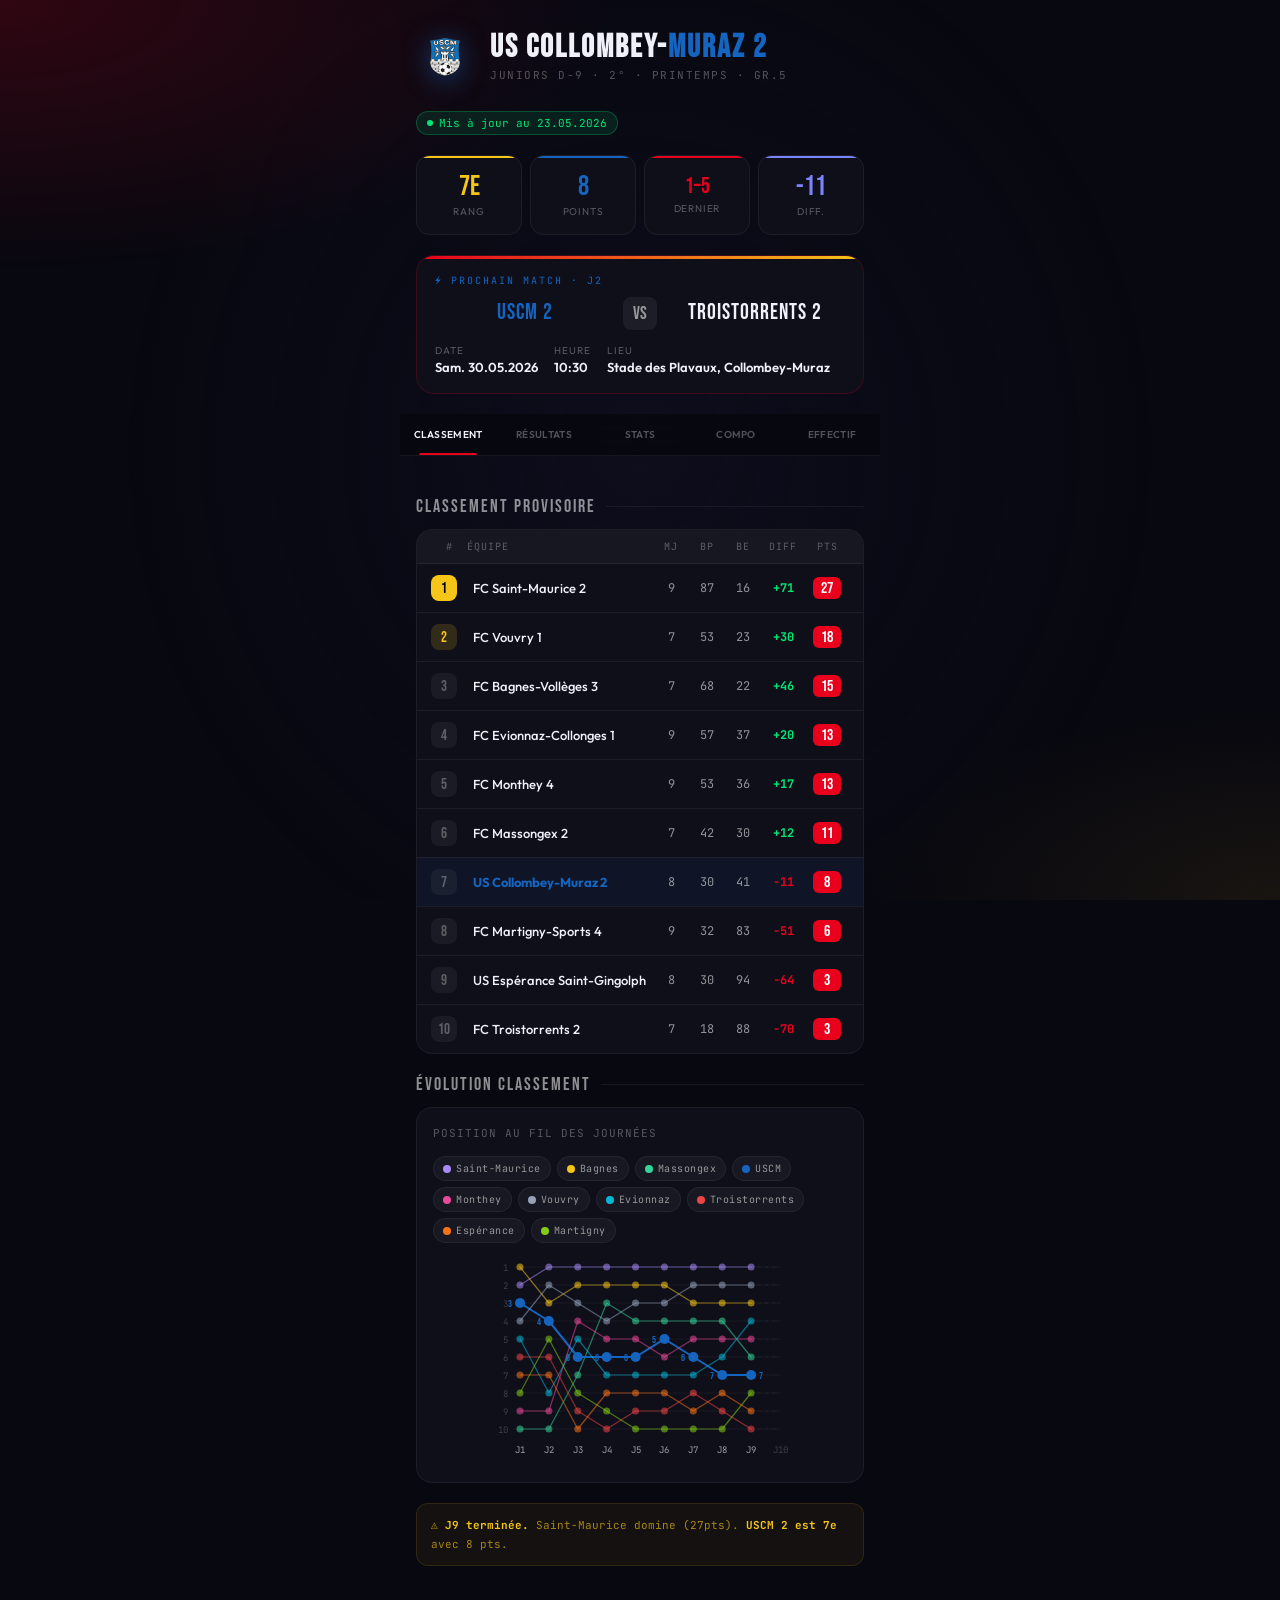
==== index.html @ 48ed97c3 "Add files via upload" ====
<!DOCTYPE html>
<html lang="fr">
<head>
<meta charset="UTF-8">
<meta name="viewport" content="width=device-width, initial-scale=1.0, maximum-scale=1.0">
<title>USCM 2 — Tableau de bord</title>
<link href="https://fonts.googleapis.com/css2?family=Bebas+Neue&family=Outfit:wght@300;400;500;600;700&family=JetBrains+Mono:wght@400;700&display=swap" rel="stylesheet">
<style>
:root {
  --red: #E8001D;
  --red-dim: rgba(232,0,29,0.15);
  --uscm: #1565C0;
  --uscm-dim: rgba(21,101,192,0.15);
  --uscm-glow: rgba(21,101,192,0.35);
  --gold: #F5C518;
  --green: #00E676;
  --dark: #080810;
  --card: #0F0F1A;
  --card2: #14141F;
  --border: rgba(255,255,255,0.06);
  --border2: rgba(255,255,255,0.1);
  --muted: rgba(255,255,255,0.3);
  --muted2: rgba(255,255,255,0.55);
  --white: #F0F0F8;
}

* { margin:0; padding:0; box-sizing:border-box; -webkit-tap-highlight-color: transparent; }

html { scroll-behavior: smooth; }

body {
  background: var(--dark);
  color: var(--white);
  font-family: 'Outfit', sans-serif;
  min-height: 100vh;
  overflow-x: hidden;
}

/* ── NOISE + BG ── */
body::before {
  content: '';
  position: fixed; inset: 0; z-index: 0;
  background:
    radial-gradient(ellipse 80% 50% at 0% 0%, rgba(232,0,29,0.18) 0%, transparent 60%),
    radial-gradient(ellipse 60% 40% at 100% 100%, rgba(245,197,24,0.07) 0%, transparent 55%),
    radial-gradient(ellipse 40% 60% at 50% 50%, rgba(14,14,30,0.9) 0%, transparent 100%);
  pointer-events: none;
}

/* ── CONTAINER ── */
.wrap {
  max-width: 480px;
  margin: 0 auto;
  padding: 0 0 80px;
  position: relative;
  z-index: 1;
}

/* ── NAV TABS ── */
.nav-tabs {
  position: sticky; top: 0; z-index: 100;
  background: rgba(8,8,16,0.92);
  backdrop-filter: blur(20px);
  border-bottom: 1px solid var(--border);
  display: flex;
  padding: 0;
  gap: 0;
  justify-content: space-evenly;
}

.tab-btn {
  flex: 1;
  background: none;
  border: none;
  color: var(--muted);
  font-family: 'Outfit', sans-serif;
  font-size: 10px;
  font-weight: 600;
  letter-spacing: 0.3px;
  text-transform: uppercase;
  padding: 14px 2px;
  cursor: pointer;
  position: relative;
  transition: color 0.2s;
  text-align: center;
}

.tab-btn.active { color: var(--white); }

.tab-btn.active::after {
  content: '';
  position: absolute;
  bottom: 0; left: 20%; right: 20%;
  height: 2px;
  background: var(--red);
  border-radius: 2px 2px 0 0;
}

/* ── PANELS ── */
.panel { display: none; padding: 20px 16px 0; }
.panel.active { display: block; }

/* ── HERO ── */
.hero {
  padding: 28px 16px 0;
  animation: slideDown 0.5s ease both;
}

.hero-logo-img {
  width: 58px; height: 58px;
  object-fit: contain;
  flex-shrink: 0;
  filter: drop-shadow(0 4px 12px rgba(21,101,192,0.5));
  animation: pulse-badge 3s ease-in-out infinite;
}

.hero-top {
  display: flex;
  align-items: center;
  gap: 16px;
  margin-bottom: 24px;
}

.club-badge {
  width: 56px; height: 56px;
  background: linear-gradient(135deg, var(--uscm), #0d47a1);
  border-radius: 50%;
  display: flex; align-items: center; justify-content: center;
  font-family: 'Bebas Neue';
  font-size: 14px;
  letter-spacing: 0.5px;
  text-align: center;
  line-height: 1.2;
  flex-shrink: 0;
  box-shadow: 0 0 0 3px rgba(21,101,192,0.25), 0 8px 32px rgba(21,101,192,0.4);
  animation: pulse-badge 3s ease-in-out infinite;
}

@keyframes pulse-badge {
  0%, 100% { box-shadow: 0 0 0 3px rgba(21,101,192,0.25), 0 8px 32px rgba(21,101,192,0.4); }
  50% { box-shadow: 0 0 0 6px rgba(21,101,192,0.1), 0 8px 40px rgba(21,101,192,0.5); }
}

.hero-title h1 {
  font-family: 'Bebas Neue';
  font-size: 32px;
  letter-spacing: 2px;
  line-height: 1;
}
.hero-title h1 em { color: var(--uscm); font-style: normal; }
.hero-title p {
  font-size: 11px;
  color: var(--muted);
  letter-spacing: 1.5px;
  text-transform: uppercase;
  margin-top: 4px;
  font-family: 'JetBrains Mono';
}

/* ── LIVE BADGE ── */
.live-chip {
  display: inline-flex;
  align-items: center;
  gap: 6px;
  background: rgba(0,230,118,0.1);
  border: 1px solid rgba(0,230,118,0.25);
  border-radius: 20px;
  padding: 4px 10px;
  font-size: 11px;
  color: var(--green);
  font-family: 'JetBrains Mono';
  margin-bottom: 20px;
}

.live-dot {
  width: 6px; height: 6px;
  background: var(--green);
  border-radius: 50%;
  animation: blink 1.2s ease-in-out infinite;
}

@keyframes blink {
  0%, 100% { opacity: 1; }
  50% { opacity: 0.2; }
}

/* ── STAT PILLS ── */
.stat-pills {
  display: grid;
  grid-template-columns: repeat(4, 1fr);
  gap: 8px;
  margin-bottom: 20px;
}

.pill {
  background: var(--card);
  border: 1px solid var(--border);
  border-radius: 14px;
  padding: 14px 8px;
  text-align: center;
  position: relative;
  overflow: hidden;
  opacity: 0;
  transform: translateY(16px);
  transition: opacity 0.4s ease, transform 0.4s ease;
  display: flex;
  flex-direction: column;
  align-items: center;
  justify-content: center;
  min-height: 80px;
}

.pill.visible { opacity: 1; transform: translateY(0); }

.pill::before {
  content: '';
  position: absolute;
  top: 0; left: 0; right: 0;
  height: 2px;
}

.pill.p-rank::before { background: var(--gold); }
.pill.p-pts::before { background: var(--uscm); }
.pill.p-score::before { background: var(--green); }
.pill.p-score[style*="--red"]::before { background: var(--red); }
.pill.p-score[style*="--gold"]::before { background: var(--gold); }
.pill.p-diff::before { background: #7C83FF; }

.pill-val {
  font-family: 'Bebas Neue';
  font-size: 28px;
  line-height: 1;
  display: block;
}

.pill.p-rank .pill-val { color: var(--gold); }
.pill.p-pts .pill-val { color: var(--uscm); }
.pill.p-score .pill-val { color: var(--green); font-size: 20px; }
.pill.p-diff .pill-val { color: #7C83FF; }

.pill-label {
  font-size: 10px;
  color: var(--muted);
  text-transform: uppercase;
  letter-spacing: 0.8px;
  margin-top: 4px;
  display: block;
}

/* ── NEXT MATCH CARD ── */
.next-card {
  background: var(--card);
  border: 1px solid rgba(232,0,29,0.2);
  border-radius: 18px;
  padding: 18px;
  margin-bottom: 20px;
  position: relative;
  overflow: hidden;
  opacity: 0;
  transform: translateY(20px);
  transition: opacity 0.5s ease 0.2s, transform 0.5s ease 0.2s;
}

.next-card.visible { opacity: 1; transform: translateY(0); }

.next-card::before {
  content: '';
  position: absolute;
  top: 0; left: 0; right: 0;
  height: 3px;
  background: linear-gradient(90deg, var(--red), var(--gold), var(--red));
  background-size: 200% 100%;
  animation: shimmer 3s linear infinite;
}

@keyframes shimmer {
  0% { background-position: 200% 0; }
  100% { background-position: -200% 0; }
}

.next-label {
  font-size: 10px;
  color: var(--uscm);
  letter-spacing: 2px;
  text-transform: uppercase;
  font-family: 'JetBrains Mono';
  margin-bottom: 10px;
}

.next-vs {
  display: flex;
  align-items: center;
  justify-content: space-between;
  gap: 8px;
  margin-bottom: 14px;
}

.next-team {
  font-family: 'Bebas Neue';
  font-size: 20px;
  letter-spacing: 1px;
  line-height: 1.1;
  flex: 1;
}

.next-team.home { color: var(--uscm); font-size: 16px; white-space: nowrap; }

.next-vs-badge {
  background: rgba(255,255,255,0.06);
  border-radius: 8px;
  padding: 6px 10px;
  font-family: 'Bebas Neue';
  font-size: 18px;
  color: var(--muted2);
  flex-shrink: 0;
}

.next-meta {
  display: flex;
  gap: 16px;
  flex-wrap: wrap;
}

.next-meta-item { display: flex; flex-direction: column; gap: 2px; }
.next-meta-item span:first-child { font-size: 10px; color: var(--muted); text-transform: uppercase; letter-spacing: 1px; }
.next-meta-item span:last-child { font-size: 13px; font-weight: 600; }

/* ── SECTION HEADER ── */
.sh {
  display: flex;
  align-items: center;
  gap: 10px;
  margin-bottom: 12px;
  margin-top: 4px;
}

.sh-title {
  font-family: 'Bebas Neue';
  font-size: 18px;
  letter-spacing: 2px;
  color: var(--muted2);
}

.sh-line { flex: 1; height: 1px; background: var(--border); }

/* ── CLASSEMENT TABLE ── */
.rank-table {
  background: var(--card);
  border: 1px solid var(--border);
  border-radius: 16px;
  overflow: hidden;
  margin-bottom: 20px;
}

.rank-table-head {
  display: grid;
  grid-template-columns: 36px 1fr 36px 36px 36px 44px 44px;
  gap: 0;
  padding: 10px 14px;
  background: rgba(255,255,255,0.03);
  border-bottom: 1px solid var(--border);
}

.rank-table-head span {
  font-size: 10px;
  font-family: 'JetBrains Mono';
  color: var(--muted);
  letter-spacing: 1px;
  text-transform: uppercase;
  text-align: center;
}

.rank-table-head span:nth-child(2) { text-align: left; }

.rank-row {
  display: grid;
  grid-template-columns: 36px 1fr 36px 36px 36px 44px 44px;
  align-items: center;
  padding: 11px 14px;
  border-top: 1px solid var(--border);
  opacity: 0;
  transform: translateX(-12px);
  transition: opacity 0.35s ease, transform 0.35s ease, background 0.15s;
}

.rank-row:first-child { border-top: none; }
.rank-row.visible { opacity: 1; transform: translateX(0); }
.rank-row:hover { background: rgba(255,255,255,0.03); }
.rank-row.uscm { background: rgba(21,101,192,0.07); }
.rank-row.uscm:hover { background: rgba(21,101,192,0.1); }

.rk-num {
  width: 26px; height: 26px;
  border-radius: 8px;
  display: flex; align-items: center; justify-content: center;
  font-family: 'Bebas Neue';
  font-size: 15px;
}

.rk-1 { background: var(--gold); color: #000; }
.rk-2 { background: rgba(245,197,24,0.15); color: var(--gold); }
.rk-3 { background: rgba(21,101,192,0.2); color: var(--uscm); }
.rk-n { background: rgba(255,255,255,0.05); color: var(--muted); }

.rk-name { font-size: 13px; font-weight: 500; padding: 0 6px; }
.rk-name.uscm-name { color: var(--uscm); font-weight: 700; white-space: nowrap; font-size: 13px; }

.rk-num-cell {
  font-size: 12px;
  font-family: 'JetBrains Mono';
  color: var(--muted2);
  text-align: center;
}

.rk-diff {
  font-size: 12px;
  font-family: 'JetBrains Mono';
  font-weight: 700;
  text-align: center;
}

.rk-diff.pos { color: var(--green); }
.rk-diff.neg { color: var(--red); }
.rk-diff.zero { color: var(--muted); }

.rk-pts {
  text-align: center;
}

.pts-pill {
  display: inline-flex;
  align-items: center;
  justify-content: center;
  width: 28px; height: 22px;
  border-radius: 6px;
  font-family: 'Bebas Neue';
  font-size: 16px;
}

.pts-pill.has { background: var(--red); color: #fff; }
.pts-pill.zero { background: rgba(255,255,255,0.05); color: var(--muted); }

/* ── RÉSULTATS ── */
.results-list { display: flex; flex-direction: column; gap: 10px; margin-bottom: 20px; }

.result-filter-btn {
  flex: 1;
  background: rgba(255,255,255,0.04);
  border: 1px solid var(--border);
  color: var(--muted);
  font-family: 'JetBrains Mono';
  font-size: 11px;
  letter-spacing: 1px;
  padding: 8px 10px;
  border-radius: 8px;
  cursor: pointer;
  transition: all 0.15s;
  text-transform: uppercase;
}
.result-filter-btn:hover { color: var(--white); border-color: rgba(21,101,192,0.4); }
.result-filter-btn.active {
  background: var(--uscm);
  color: var(--white);
  border-color: var(--uscm);
}

.result-card {
  background: var(--card);
  border: 1px solid var(--border);
  border-radius: 14px;
  padding: 14px 16px;
  display: flex;
  flex-direction: column;
  align-items: stretch;
  opacity: 0;
  transform: translateY(16px);
  transition: opacity 0.4s ease, transform 0.4s ease;
  position: relative;
  overflow: hidden;
}

/* Ligne principale (identique pour toutes les cartes) */
.rc-main {
  display: flex;
  align-items: center;
  gap: 12px;
  width: 100%;
}

.result-card.rc-clickable { cursor: pointer; }

.rc-score-block {
  display: flex;
  flex-direction: column;
  align-items: flex-end;
  gap: 4px;
  min-width: 56px;
}
.rc-chevron {
  flex-shrink: 0;
  color: var(--muted);
  font-size: 20px;
  font-weight: 700;
  transition: transform 0.25s ease;
  align-self: center;
}
.result-card.rc-clickable.open .rc-chevron { transform: rotate(90deg); }
.rc-periods {
  max-height: 0;
  overflow: hidden;
  opacity: 0;
  transition: max-height 0.3s ease, opacity 0.25s ease, margin 0.25s ease;
  margin-top: 0;
}
.result-card.rc-clickable.open .rc-periods {
  max-height: 160px;
  opacity: 1;
  margin-top: 14px;
  padding-top: 14px;
  border-top: 1px dashed var(--border);
}

.result-card.visible { opacity: 1; transform: translateY(0); }
.result-card.win { border-left: 3px solid var(--green); }

.result-card.win::after {
  content: '';
  position: absolute;
  top: 0; left: 0; bottom: 0;
  width: 100%;
  background: linear-gradient(90deg, rgba(0,230,118,0.05), transparent 40%);
  pointer-events: none;
}

.rc-date {
  font-family: 'JetBrains Mono';
  font-size: 10px;
  color: var(--muted);
  line-height: 1.5;
  min-width: 44px;
}

.rc-teams { flex: 1; }
.rc-teams .home { font-size: 13px; font-weight: 600; }
.rc-teams .away { font-size: 13px; font-weight: 600; }
.rc-teams .uscm-t { color: var(--uscm); }

.rc-score {
  font-family: 'Bebas Neue';
  font-size: 26px;
  letter-spacing: 1px;
  min-width: 56px;
  text-align: right;
  line-height: 1;
}

.rc-score.win-score { color: var(--green); }

.rc-badge {
  font-size: 9px;
  font-family: 'JetBrains Mono';
  font-weight: 700;
  padding: 3px 7px;
  border-radius: 5px;
  margin-top: 4px;
  display: inline-block;
}

.badge-win { background: rgba(0,230,118,0.12); color: var(--green); }
.badge-other { background: rgba(255,255,255,0.05); color: var(--muted); }
.badge-other { background: rgba(255,255,255,0.05); color: var(--muted); }

/* ── GRAPHIQUE ÉVOLUTION ── */
.chart-wrap {
  background: var(--card);
  border: 1px solid var(--border);
  border-radius: 16px;
  padding: 18px 16px;
  margin-bottom: 20px;
  opacity: 0;
  transition: opacity 0.6s ease 0.3s;
}

.chart-wrap.visible { opacity: 1; }
.chart-team-chip {
  display:flex; align-items:center; gap:5px;
  padding:5px 9px;
  background:rgba(255,255,255,0.04);
  border:1px solid var(--border);
  border-radius:14px;
  cursor:pointer;
  font-size:10px;
  font-family:'JetBrains Mono';
  color:var(--muted2);
  letter-spacing:0.5px;
  transition:all 0.15s;
  user-select:none;
}
.chart-team-chip:hover { background:rgba(255,255,255,0.07); }
.chart-team-chip.off { opacity:0.4; }
.chart-team-chip.off .chart-team-dot { opacity:0.3; }
.chart-team-dot { width:8px; height:8px; border-radius:50%; flex-shrink:0; }

.chart-title {
  font-size: 11px;
  font-family: 'JetBrains Mono';
  color: var(--muted);
  letter-spacing: 1px;
  text-transform: uppercase;
  margin-bottom: 16px;
}

.chart-svg-wrap { width: 100%; overflow: hidden; }

svg.rank-chart { width: 100%; height: 180px; overflow: visible; }

.chart-legend {
  display: flex;
  flex-wrap: wrap;
  gap: 10px;
  margin-top: 14px;
}

.legend-item {
  display: flex;
  align-items: center;
  gap: 6px;
  font-size: 11px;
  color: var(--muted2);
}

.legend-dot {
  width: 8px; height: 8px;
  border-radius: 50%;
  flex-shrink: 0;
}

/* ── BUTEURS ── */
.buteurs-list { display: flex; flex-direction: column; gap: 8px; margin-bottom: 20px; }

.buteur-card {
  background: var(--card);
  border: 1px solid var(--border);
  border-radius: 12px;
  padding: 12px 14px;
  display: flex;
  align-items: center;
  gap: 12px;
  opacity: 0;
  transform: translateX(16px);
  transition: opacity 0.35s ease, transform 0.35s ease;
}

.buteur-card.visible { opacity: 1; transform: translateX(0); }

.bt-rank {
  font-family: 'Bebas Neue';
  font-size: 22px;
  min-width: 24px;
  color: var(--muted);
}

.bt-rank.gold { color: var(--gold); }

.bt-info { flex: 1; }
.bt-name { font-size: 14px; font-weight: 600; }
.bt-team { font-size: 11px; color: var(--muted); margin-top: 1px; }
.bt-team.uscm-team { color: rgba(21,101,192,0.85); }

.bt-goals-wrap { display: flex; align-items: center; gap: 8px; }

.bt-num {
  font-family: 'Bebas Neue';
  font-size: 26px;
  line-height: 1;
  min-width: 20px;
  text-align: right;
}

.bt-num.gold { color: var(--gold); }

.bt-dots { display: flex; flex-direction: column; gap: 3px; }

.bt-dot {
  width: 6px; height: 6px;
  border-radius: 50%;
  background: var(--muted);
  transition: background 0.2s;
}

.bt-dot.on { background: var(--red); }
.bt-dot.on.gold-dot { background: var(--gold); }

/* ── USCM ZOOM ── */
.uscm-zoom {
  background: linear-gradient(135deg, rgba(21,101,192,0.1), rgba(21,101,192,0.03));
  border: 1px solid rgba(21,101,192,0.25);
  border-radius: 16px;
  padding: 18px;
  margin-bottom: 20px;
}

.uscm-zoom-title {
  font-family: 'Bebas Neue';
  font-size: 18px;
  letter-spacing: 2px;
  color: var(--red);
  margin-bottom: 14px;
  display: flex;
  align-items: center;
  gap: 8px;
}

.uscm-chips { display: flex; flex-wrap: wrap; gap: 8px; }

.uscm-chip {
  background: rgba(255,255,255,0.05);
  border: 1px solid var(--border2);
  border-radius: 10px;
  padding: 7px 12px;
  font-size: 13px;
  display: flex;
  align-items: center;
  gap: 6px;
}

.uscm-chip .goals-count {
  font-family: 'Bebas Neue';
  font-size: 20px;
  color: var(--red);
  line-height: 1;
}

.uscm-chip .goals-count.top { color: var(--gold); }

/* ── NOTE ── */
.note {
  background: rgba(245,197,24,0.05);
  border: 1px solid rgba(245,197,24,0.12);
  border-radius: 12px;
  padding: 12px 14px;
  font-size: 11px;
  font-family: 'JetBrains Mono';
  color: rgba(245,197,24,0.65);
  line-height: 1.7;
}

.note strong { color: var(--gold); }

/* ── ANIMATIONS ── */
@keyframes slideDown {
  from { opacity: 0; transform: translateY(-20px); }
  to { opacity: 1; transform: translateY(0); }
}

/* ── SCROLLBAR ── */
::-webkit-scrollbar { width: 4px; }
::-webkit-scrollbar-track { background: transparent; }
::-webkit-scrollbar-thumb { background: rgba(255,255,255,0.1); border-radius: 4px; }

/* MATCH SELECTOR */
.match-selector{display:flex;gap:8px;margin-bottom:18px;overflow-x:auto;padding-bottom:4px;scrollbar-width:none}
.match-selector::-webkit-scrollbar{display:none}
.match-chip{flex-shrink:0;background:var(--card);border:1px solid var(--border);border-radius:20px;padding:7px 16px;font-size:12px;font-family:"JetBrains Mono";color:var(--muted2);cursor:pointer;transition:all .2s;white-space:nowrap}
.match-chip.active{background:var(--uscm);border-color:var(--uscm);color:#fff}

/* FFF HEADER */
.fff-header{background:linear-gradient(135deg,rgba(21,101,192,0.22) 0%,rgba(14,14,40,0.97) 70%);border:1px solid rgba(21,101,192,0.25);border-radius:16px 16px 0 0;padding:14px 16px;display:flex;align-items:center;justify-content:space-between;gap:12px;position:relative;overflow:hidden}
.fff-header::before{content:"";position:absolute;top:0;left:0;right:0;height:3px;background:linear-gradient(90deg,var(--uscm),var(--gold),var(--uscm));background-size:200%;animation:shimmer 3s linear infinite}
.fff-header-left{flex:1}
.fff-label{font-family:"Bebas Neue";font-size:11px;letter-spacing:3px;color:rgba(21,101,192,0.9);margin-bottom:2px}
.fff-matchup{font-family:"Bebas Neue";font-size:18px;letter-spacing:1.5px;line-height:1.1;color:var(--white)}
.fff-date-tag{font-size:10px;font-family:"JetBrains Mono";color:var(--muted);margin-top:3px}
.fff-header-right{display:flex;align-items:center;gap:8px;flex-shrink:0}
.fff-logo{width:44px;height:44px;object-fit:contain;filter:drop-shadow(0 2px 10px rgba(21,101,192,0.4))}
.fff-score-logo { width:34px; height:34px; object-fit:contain; filter:drop-shadow(0 2px 6px rgba(0,0,0,0.5)); flex-shrink:0; }
.fff-score-hero{font-family:"Bebas Neue";font-size:36px;letter-spacing:1px;line-height:1;text-align:center}
.fff-away-s{color:var(--muted2)}
.fff-dash{color:var(--muted);font-size:28px;margin:0 3px}
.fff-score-win{color:var(--green)}

/* PITCH */
.fff-pitch{background:linear-gradient(180deg,#155228 0%,#1a6632 40%,#175e2c 100%);border-radius:0 0 16px 16px;border:1px solid rgba(255,255,255,0.07);border-top:none;padding:14px 8px 16px;position:relative;overflow:hidden;margin-bottom:10px}
.fff-stripes{position:absolute;inset:0;background:repeating-linear-gradient(180deg,transparent 0px,transparent 44px,rgba(0,0,0,0.07) 44px,rgba(0,0,0,0.07) 88px);pointer-events:none;z-index:0}
.fff-watermark{position:absolute;width:110px;height:110px;object-fit:contain;top:50%;left:50%;transform:translate(-50%,-50%);opacity:0.06;pointer-events:none;z-index:1}
.fff-bot-penalty{width:62%;margin:4px auto 0;height:28px;border:1.5px solid rgba(255,255,255,0.15);border-bottom:none;border-radius:8px 8px 0 0;position:relative;z-index:2}
.fff-bot-goal-area{width:50%;margin:0 auto;height:8px;border:1.5px solid rgba(255,255,255,0.25);border-top:none;border-radius:0 0 3px 3px;background:rgba(255,255,255,0.04);position:relative;z-index:2}
.fff-formation{position:absolute;bottom:14px;right:12px;background:rgba(245,197,24,0.1);border:1px solid rgba(245,197,24,0.28);border-radius:8px;padding:5px 10px;font-size:9px;font-family:"JetBrains Mono";color:var(--gold);text-align:center;line-height:1.3;z-index:10;text-transform:uppercase;letter-spacing:1px}
.fff-formation span{font-family:"Bebas Neue";font-size:18px;letter-spacing:2px;display:block}

/* PLAYER ROWS */
.fff-row{display:flex;justify-content:center;gap:0;position:relative;z-index:5;margin:10px 0}
.fff-row-att{margin-top:12px;justify-content:center}
.fff-row-gk{margin-bottom:8px;justify-content:center}

.fff-star-badge {
  position: absolute;
  top: -6px; left: -6px;
  min-width: 22px; height: 22px;
  padding: 0 5px;
  background: var(--gold);
  border-radius: 11px;
  display: flex; align-items: center; justify-content: center;
  gap: 2px;
  font-size: 10px;
  color: #000;
  font-weight: 900;
  box-shadow: 0 2px 6px rgba(0,0,0,0.45);
  z-index: 12;
  line-height: 1;
}
.fff-star-badge.gold-star {
  background: var(--gold);
  color: #000;
  min-width: 24px; height: 24px;
  font-size: 11px;
  top: -7px; left: -7px;
}
.fff-star-n { font-family: "JetBrains Mono"; font-size: 9px; font-weight: 700; }
.gold-star .fff-star-n { font-size: 10px; }

.fff-player{display:flex;flex-direction:column;align-items:center;gap:0;opacity:0;transform:translateY(18px) scale(0.9);animation:fffPop .5s cubic-bezier(0.34,1.56,0.64,1) forwards;flex:1;max-width:80px}
@keyframes fffPop{to{opacity:1;transform:translateY(0) scale(1)}}
.fff-player:active .fff-avatar{transform:scale(0.92)}

.fff-avatar{width:56px;height:56px;border-radius:50%;position:relative;display:flex;align-items:center;justify-content:center;transition:transform .2s}
.fff-row-att .fff-avatar,.fff-row-gk .fff-avatar{width:62px;height:62px}
.fff-avatar-inner{width:100%;height:100%;border-radius:50%;display:flex;align-items:center;justify-content:center;font-size:20px;border:2px solid rgba(255,255,255,0.12)}
.att-av .fff-avatar-inner{background:linear-gradient(145deg,#1a6fcc,#0d47a1);box-shadow:0 4px 14px rgba(21,101,192,0.45)}
.mil-av .fff-avatar-inner{background:linear-gradient(145deg,#1a6fcc,#0d47a1);box-shadow:0 4px 14px rgba(21,101,192,0.45)}
.def-av .fff-avatar-inner{background:linear-gradient(145deg,#1a6fcc,#0d47a1);box-shadow:0 4px 14px rgba(21,101,192,0.45)}
.gk-av .fff-avatar-inner{background:linear-gradient(145deg,#1b8a3a,#0f5c24);box-shadow:0 4px 16px rgba(27,138,58,0.5)}

.scorer .fff-avatar::after{content:"";position:absolute;inset:-4px;border-radius:50%;border:2px solid rgba(245,197,24,0.7);animation:fffRing 2s ease-in-out infinite}
@keyframes fffRing{0%,100%{transform:scale(1);opacity:.6}50%{transform:scale(1.12);opacity:.1}}
.scorer .fff-avatar-inner{border-color:rgba(245,197,24,0.5)}

.gold-player .fff-avatar-inner{border-color:var(--gold)!important;box-shadow:0 0 22px rgba(245,197,24,0.45),0 4px 14px rgba(14,112,72,0.4)!important}
.gold-player .fff-avatar::after{border-color:var(--gold);animation-duration:1.5s}

.fff-nameplate{background:rgba(8,8,20,0.85);border-top:2px solid rgba(255,255,255,0.12);border-radius:0 0 6px 6px;padding:3px 6px;font-size:9px;font-weight:700;letter-spacing:.3px;text-transform:uppercase;white-space:nowrap;margin-top:-2px;text-align:center;color:#fff}
.uscm-plate{border-top-color:var(--uscm);color:#fff}
.gold-plate{border-top-color:var(--gold);color:var(--gold)}
.gk-plate{border-top-color:#1b8a3a;color:#fff}
.fff-disc-pos { font-family: 'JetBrains Mono'; font-size: 11px; font-weight: 800; color: rgba(255,255,255,0.85); letter-spacing: 0.5px; }
.fff-gk-ring{position:absolute;inset:-4px;border-radius:50%;border:2px solid rgba(27,138,58,0.5);animation:fffRing 2.5s ease-in-out infinite}

.fff-subs{background:var(--card);border:1px solid var(--border);border-radius:14px;padding:12px 14px;margin-bottom:8px}
.fff-subs-title{font-size:10px;font-family:"JetBrains Mono";color:var(--muted);text-transform:uppercase;letter-spacing:1.5px;margin-bottom:10px;display:flex;align-items:center;gap:6px}
.fff-subs-row{display:flex;flex-wrap:wrap;gap:8px}
.fff-sub{display:flex;align-items:center;gap:8px;background:rgba(21,101,192,0.06);border:1px solid rgba(21,101,192,0.25);border-radius:10px;padding:8px 12px}
.scorer-sub{border-color:rgba(245,197,24,0.4);background:rgba(245,197,24,0.06)}
.fff-sub-name{font-size:13px;font-weight:600;white-space:nowrap}
.fff-sub-pos{flex-shrink:0;font-size:9px;font-family:'JetBrains Mono';color:var(--muted);background:rgba(255,255,255,0.06);padding:2px 6px;border-radius:5px;letter-spacing:0.5px}
.fff-sub-goal{flex-shrink:0;display:flex;align-items:center;gap:3px;font-size:12px;color:#000;background:var(--gold);font-family:"JetBrains Mono";font-weight:800;padding:2px 8px;border-radius:10px}
.fff-sub-goal-star{font-size:10px}

/* ══ EFFECTIF ══ */
.eff-wrap { background: var(--card); border: 1px solid var(--border); border-radius: 16px; overflow: hidden; margin-bottom: 20px; }
.eff-header { display: flex; justify-content: space-between; align-items: center; padding: 12px 16px; background: rgba(21,101,192,0.08); border-bottom: 1px solid var(--border); }
.eff-count { font-family: 'Bebas Neue'; font-size: 18px; letter-spacing: 1px; color: var(--uscm); }
.eff-season { font-size: 11px; font-family: 'JetBrains Mono'; color: var(--muted); }
.eff-row { display: flex; align-items: center; gap: 14px; padding: 12px 16px; border-top: 1px solid var(--border); transition: background 0.15s; }
.eff-row:first-of-type { border-top: none; }
.eff-row:hover { background: rgba(255,255,255,0.03); }
.eff-avatar { width: 38px; height: 38px; border-radius: 50%; background: linear-gradient(145deg, #1a6fcc, #0d47a1); border: 1.5px solid rgba(21,101,192,0.4); display: flex; align-items: center; justify-content: center; font-family: 'Bebas Neue'; font-size: 17px; color: rgba(255,255,255,0.85); flex-shrink: 0; }
.eff-info { flex: 1; }
.eff-name { font-size: 14px; font-weight: 600; margin-bottom: 2px; }
.eff-prenom { color: var(--white); }
.eff-nom { color: var(--muted2); font-weight: 400; }
.eff-meta { font-size: 11px; font-family: 'JetBrains Mono'; color: var(--muted); }
.eff-coaches-bar { padding: 8px 16px; background: rgba(255,255,255,0.03); border-top: 1px solid var(--border); }
.eff-coaches-label { font-size: 10px; font-family: "JetBrains Mono"; color: var(--muted); text-transform: uppercase; letter-spacing: 1.5px; }
.coach-av { background: linear-gradient(145deg, #2d6a2d, #1a4a1a) !important; }

@keyframes growBar{from{width:0}}

</style>
</head>
<body>

<div class="wrap">

  <!-- HERO -->
  <div class="hero">
    <div class="hero-top">
      <img src="[data-uri]" class="hero-logo-img" alt="USCM"/>
      <div class="hero-title">
        <h1>US Collombey-<em>Muraz 2</em></h1>
        <p>Juniors D-9 · 2° · Printemps · Gr.5</p>
      </div>
    </div>
    <div class="live-chip" id="live-chip">
      <span class="live-dot"></span>
      Mis à jour au —
    </div>

    <!-- STAT PILLS -->
    <div class="stat-pills" id="stat-pills"></div>

    <!-- NEXT MATCH -->
<div id="next-match-container"></div>
  </div>

  <!-- TABS -->
  <div class="nav-tabs">
    <button class="tab-btn active" onclick="showTab('classement', this)">Classement</button>
    <button class="tab-btn" onclick="showTab('resultats', this)">Résultats</button>
    <button class="tab-btn" onclick="showTab('buteurs', this)">Stats</button>
    <button class="tab-btn" onclick="showTab('compo', this)">Compo</button>
    <button class="tab-btn" onclick="showTab('contingent', this)">Effectif</button>
  </div>

  <!-- ═══════════ TAB: CLASSEMENT ═══════════ -->
  <div class="panel active" id="tab-classement">

    <div class="sh" style="margin-top:20px"><span class="sh-title">Classement provisoire</span><span class="sh-line"></span></div>

    <div class="rank-table">
      <div class="rank-table-head">
        <span>#</span><span>Équipe</span><span class="num">MJ</span><span class="num">BP</span><span class="num">BE</span><span class="num">Diff</span><span class="num">Pts</span>
      </div>
      <!-- rows -->
      <div id="rank-body"></div>

    </div>

    <!-- GRAPHIQUE ÉVOLUTION -->
    <div class="sh"><span class="sh-title">Évolution classement</span><span class="sh-line"></span></div>

    <div class="chart-wrap" id="chartWrap">
      <div class="chart-title">Position au fil des journées</div>
      <div id="chart-filter" style="display:flex;flex-wrap:wrap;gap:6px;margin-bottom:12px"></div>
      <div class="chart-svg-wrap">
        <svg class="rank-chart" viewBox="0 0 340 205" id="rankSvg" style="height:205px">
        </svg>
      </div>
    </div>

    <div id="rank-note" class="note"></div>
  </div>

  <!-- ═══════════ TAB: RÉSULTATS ═══════════ -->
  <div class="panel" id="tab-resultats">
    <div class="result-filter" id="result-filter" style="display:flex;gap:6px;margin-top:16px;margin-bottom:4px">
      <button class="result-filter-btn active" data-filter="all" onclick="setResultFilter('all')">Tous</button>
      <button class="result-filter-btn" data-filter="uscm" onclick="setResultFilter('uscm')">USCM 2</button>
      <button class="result-filter-btn" data-filter="others" onclick="setResultFilter('others')">Adversaires</button>
    </div>
    <div id="results-container"></div>
  </div>

  
  <!-- ═══════════ TAB: STATS (Buteurs + Stats + PD + CS) ═══════════ -->
  <div class="panel" id="tab-buteurs">

    <div class="sh" style="margin-top:20px"><span class="sh-title">Buteurs USCM 2</span><span class="sh-line"></span></div>
    <div class="uscm-zoom" style="margin-bottom:20px;padding:14px">
      <div id="buteurs-container"></div>
    </div>

    <div class="sh"><span class="sh-title">Passes décisives</span><span class="sh-line"></span></div>
    <div class="uscm-zoom" style="margin-bottom:20px;padding:14px">
      <div id="assists-container"></div>
    </div>

    <div class="sh"><span class="sh-title">Clean sheet</span><span class="sh-line"></span></div>
    <div class="uscm-zoom" style="margin-bottom:20px;padding:14px">
      <div id="cleansheet-container"></div>
    </div>

    <div class="sh"><span class="sh-title">Statistiques équipe</span><span class="sh-line"></span></div>
    <div class="uscm-zoom" style="margin-bottom:20px;padding:14px">
      <div id="teamstats-container"></div>
    </div>

    <div class="sh"><span class="sh-title">Répartition buts USCM</span><span class="sh-line"></span></div>
    <div class="uscm-zoom" style="margin-bottom:20px;padding:18px">
      <div id="repartition-container"></div>
    </div>

    <div class="sh"><span class="sh-title">Répartition passes décisives USCM</span><span class="sh-line"></span></div>
    <div class="uscm-zoom" style="margin-bottom:20px;padding:18px">
      <div id="repartition-assists-container"></div>
    </div>

    <div class="sh"><span class="sh-title">Matchs joués USCM</span><span class="sh-line"></span></div>
    <div class="uscm-zoom" style="margin-bottom:20px;padding:18px">
      <div id="matches-played-container"></div>
    </div>

    <div class="sh"><span class="sh-title">Buts par mi-temps USCM</span><span class="sh-line"></span></div>
    <div class="uscm-zoom" style="margin-bottom:20px;padding:18px">
      <div id="periods-stats-container"></div>
    </div>

  </div>

  <!-- ═══════════ TAB: COMPO ═══════════ -->
  <div class="panel" id="tab-compo">
    <div style="margin-top:20px"></div>
    <div class="match-selector" id="match-chips">
        <!-- Generated dynamically by renderMatchChips() -->
    </div>
    <div id="lineups-container"></div>
  </div>

  <!-- ═══════════ TAB: EFFECTIF ═══════════ -->
  <div class="panel" id="tab-contingent">
    <div style="margin-top:20px"></div>
    <div class="sh"><span class="sh-title">Effectif 2025/2026</span><span class="sh-line"></span></div>
    <div id="roster-container"></div>
  </div>

<style>
/* ── EFFECTIF PAR POSTE ── */
.pos-section-bar { padding: 8px 16px; border-bottom: 1px solid var(--border); border-top: 1px solid var(--border); }
.pos-group-header {
  padding: 7px 16px;
  font-size: 10px;
  font-family: 'JetBrains Mono';
  color: var(--uscm);
  text-transform: uppercase;
  letter-spacing: 1.5px;
  background: rgba(21,101,192,0.07);
  border-top: 1px solid var(--border);
  border-bottom: 1px solid var(--border);
}
.pos-player-card {
  cursor: pointer;
  border-bottom: 1px solid var(--border);
  transition: background 0.15s;
}
.pos-player-card:first-of-type { border-top: none; }
.pos-player-card:hover { background: rgba(255,255,255,0.03); }
.pos-player-row {
  display: flex;
  align-items: center;
  gap: 14px;
  padding: 12px 16px;
}
.pos-player-row .eff-info { flex: 1; }
.pos-chevron {
  font-size: 22px;
  color: var(--muted);
  transition: transform 0.22s ease;
  line-height: 1;
  flex-shrink: 0;
  padding-left: 6px;
}
.pos-player-card.open .pos-chevron { transform: rotate(90deg); color: var(--uscm); }
.pos-player-detail {
  max-height: 0;
  overflow: hidden;
  transition: max-height 0.25s ease, padding 0.22s ease;
  padding: 0 16px 0 68px;
}
.pos-player-card.open .pos-player-detail {
  max-height: 500px;
  padding: 4px 16px 14px 68px;
}
.pos-detail-line {
  display: flex;
  justify-content: space-between;
  align-items: center;
  padding: 6px 0;
  border-bottom: 1px solid var(--border);
}
.pos-detail-line:last-child { border-bottom: none; }
.pos-dl { font-size: 11px; font-family: 'JetBrains Mono'; color: var(--muted); }
.pos-dv { font-size: 12px; font-weight: 600; color: var(--uscm); }

@keyframes growBar {
  from { width: 0; }
}
</style>

<script>
// ── TABS
function showTab(id,btn){
  document.querySelectorAll(".panel").forEach(p=>p.classList.remove("active"));
  document.querySelectorAll(".tab-btn").forEach(b=>b.classList.remove("active"));
  document.getElementById("tab-"+id).classList.add("active");
  btn.classList.add("active");
  triggerAnimations();
}

function togglePlayer(el) {
  el.classList.toggle('open');
}
function selectMatch(j, el){
  document.querySelectorAll(".match-chip").forEach(c => c.classList.remove("active"));
  if (el) el.classList.add("active");
  Object.keys(LINEUPS).forEach(jKey => {
    const node = document.getElementById(`compo-j${jKey}`);
    if (node) node.style.display = (parseInt(jKey) === j) ? "block" : "none";
  });
  document.querySelectorAll(`#compo-j${j} .fff-player`).forEach(c => {
    c.style.animation = "none";
    void c.offsetHeight;
    c.style.animation = "";
  });
}
function triggerAnimations(){
  setTimeout(()=>{
    document.querySelectorAll(".rank-row,.result-card,.buteur-card,.pill,.next-card,.chart-wrap").forEach(el=>el.classList.add("visible"));
  },60);
}
window.addEventListener("DOMContentLoaded",()=>{triggerAnimations();});
</script>

<script>

// ═══════════════════════════════════════════════════════
//  POSITIONS — référence unique pour tous les postes
// ═══════════════════════════════════════════════════════
const POSITIONS = {
  'G':   {cat:'gk',  label:'Gardien',          short:'G'},
  'DG':  {cat:'def', label:'Défenseur gauche', short:'DG'},
  'DC':  {cat:'def', label:'Défenseur central',short:'DC'},
  'DD':  {cat:'def', label:'Défenseur droit',  short:'DD'},
  'MG':  {cat:'mil', label:'Milieu gauche',    short:'MG'},
  'MC':  {cat:'mil', label:'Milieu central',   short:'MC'},
  'MCG': {cat:'mil', label:'Milieu central gauche',  short:'MCG'},
  'MCD': {cat:'mil', label:'Milieu central droit',   short:'MCD'},
  'MD':  {cat:'mil', label:'Milieu droit',     short:'MD'},
  'BU':  {cat:'att', label:'Attaquant de pointe', short:'BU'},
  'ATG': {cat:'att', label:'Attaquant gauche',  short:'ATG'},
  'ATD': {cat:'att', label:'Attaquant droit',   short:'ATD'},
};
const posCat = (pos) => (POSITIONS[pos] || {}).cat || 'mil';

// ═══════════════════════════════════════════════════════
//  DONNÉES — ajouter un résultat ici suffit à tout MAJ
// ═══════════════════════════════════════════════════════
const TEAMS = [
  {id:'sm',  name:'FC Saint-Maurice 2',         color:'#a78bfa', uscm:false},
  {id:'bag', name:'FC Bagnes-Vollèges 3',        color:'#F5C518', uscm:false},
  {id:'mas', name:'FC Massongex 2',              color:'#34d399', uscm:false},
  {id:'uscm',name:'US Collombey-Muraz 2',        color:'#1565C0', uscm:true},
  {id:'mon', name:'FC Monthey 4',                color:'#ec4899', uscm:false},
  {id:'vou', name:'FC Vouvry 1',                 color:'#94a3b8', uscm:false},
  {id:'evi', name:'FC Evionnaz-Collonges 1',     color:'#06b6d4', uscm:false},
  {id:'tro', name:'FC Troistorrents 2',          color:'#ef4444', uscm:false},
  {id:'esp', name:'US Espérance Saint-Gingolph', color:'#f97316', uscm:false},
  {id:'mar', name:'FC Martigny-Sports 4',        color:'#84cc16', uscm:false},
];

// [journée, domicile, extérieur, buts_dom, buts_ext]
const RESULTS = [
  // {j, home, away, hg, ag, date, forfait?}
  {j:1, home:'mar', away:'uscm', hg:2, ag:9, date:'21.03.2026', periods:{home:[0,0,0,2], away:[3,3,1,2]}},
  {j:1, home:'vou', away:'esp', hg:6, ag:5, date:'21.03.2026'},
  {j:1, home:'bag', away:'mas', hg:13, ag:1, date:'21.03.2026'},
  {j:1, home:'sm', away:'mon', hg:8, ag:0, date:'21.03.2026'},
  {j:2, home:'mas', away:'sm', hg:3, ag:7, date:'28.03.2026'},
  {j:2, home:'vou', away:'evi', hg:8, ag:2, date:'28.03.2026'},
  {j:2, home:'mon', away:'mar', hg:3, ag:4, date:'28.03.2026'},
  {j:3, home:'esp', away:'bag', hg:2, ag:14, date:'15.04.2026'},
  {j:3, home:'evi', away:'uscm', hg:9, ag:2, date:'15.04.2026', periods:{home:[3,1,4,1], away:[0,1,1,0]}},
  {j:3, home:'tro', away:'mon', hg:0, ag:10, date:'08.04.2026'},
  {j:3, home:'mar', away:'mas', hg:3, ag:9, date:'11.04.2026'},
  {j:3, home:'sm', away:'esp', hg:14, ag:1, date:'11.04.2026'},
  {j:4, home:'mon', away:'uscm', hg:1, ag:1, date:'18.04.2026', periods:{home:[0,1,0,0], away:[0,0,1,0]}},
  {j:4, home:'esp', away:'mar', hg:11, ag:2, date:'18.04.2026'},
  {j:4, home:'mas', away:'tro', hg:22, ag:1, date:'18.04.2026'},
  {j:4, home:'bag', away:'evi', hg:6, ag:0, date:'18.04.2026'},
  {j:4, home:'vou', away:'sm', hg:5, ag:8, date:'18.04.2026'},
  {j:5, home:'uscm', away:'mas', hg:1, ag:1, date:'25.04.2026', periods:{home:[0,0,1,0], away:[0,0,1,0]}},
  {j:5, home:'sm', away:'bag', hg:7, ag:1, date:'25.04.2026'},
  {j:5, home:'tro', away:'esp', hg:12, ag:5, date:'25.04.2026'},
  {j:5, home:'evi', away:'mon', hg:5, ag:6, date:'24.04.2026'},
  {j:5, home:'mar', away:'vou', hg:3, ag:11, date:'25.04.2026'},
  {j:6, home:'esp', away:'uscm', hg:2, ag:11, date:'02.05.2026', periods:{home:[0,0,0,2], away:[4,1,3,3]}},
  {j:6, home:'mas', away:'mon', hg:3, ag:2, date:'02.05.2026'},
  {j:6, home:'bag', away:'mar', hg:15, ag:1, date:'02.05.2026'},
  {j:6, home:'sm', away:'evi', hg:9, ag:3, date:'02.05.2026'},
  {j:6, home:'vou', away:'tro', hg:9, ag:0, date:'02.05.2026'},
  {j:7, home:'evi', away:'mas', hg:3, ag:3, date:'08.05.2026'},
  {j:7, home:'mar', away:'sm', hg:0, ag:16, date:'09.05.2026'},
  {j:7, home:'mon', away:'esp', hg:20, ag:3, date:'09.05.2026'},
  {j:7, home:'uscm', away:'vou', hg:4, ag:5, date:'09.05.2026', periods:{home:[1,1,2,0], away:[1,1,3,0]}},
  {j:8, home:'sm', away:'tro', hg:13, ag:2, date:'16.05.2026'},
  {j:8, home:'bag', away:'uscm', hg:16, ag:1, date:'16.05.2026', periods:{home:[3,5,5,3], away:[1,0,0,0]}},
  {j:8, home:'vou', away:'mon', hg:9, ag:1, date:'16.05.2026'},
  {j:8, home:'mar', away:'evi', hg:1, ag:7, date:'18.05.2026'},
  {j:8, home:'evi', away:'tro', hg:13, ag:1, date:'20.05.2026'},
  {j:9, home:'evi', away:'esp', hg:15, ag:1, date:'22.05.2026'},
  {j:9, home:'mon', away:'bag', hg:10, ag:3, date:'23.05.2026'},
  {j:9, home:'uscm', away:'sm', hg:1, ag:5, date:'23.05.2026', periods:{home:[0,1,0,0], away:[1,1,1,2]}},
  {j:9, home:'tro', away:'mar', hg:2, ag:16, date:'23.05.2026'},
];

// {j, home, away, date, time, venue, status: 'reporté'|'upcoming'}
const FIXTURES = [
  {j:2, home:'uscm', away:'tro', date:'30.05.2026', time:'10:30', venue:'Stade des Plavaux, Collombey-Muraz', status:'upcoming'},
];

// [journée, joueur, passes décisives]
const ASSISTS = [
  [1,'Francesco',3],[1,'Alexis',1],[1,'Clément',1],
  [6,'Leandro',3],[6,'Moustapha',2],[6,'Alexis',2],[6,'Francesco',1],[6,'Clément',1],[6,'Léo',1],[6,'Vasco',1],
  // J7 vs Vouvry
  [7,'Moustapha',2],
  // J8 vs Bagnes
  [8,'Francesco',1],
];

const LAST_J_PLAYED = Math.max(...RESULTS.map(r => r.j));
const NEXT_J = LAST_J_PLAYED + 1;

// [journée, joueur, buts] — ajouter une ligne après chaque match
const SCORERS = [
  // J1 vs Martigny (V 9–2)
  [1,'Francesco',4],[1,'Leandro',1],[1,'Kauà',1],[1,'Alexis',1],[1,'Santiago',1],[1,'Ismet',1],
  // J3 vs Evionnaz (D 2–9)
  [3,'Ismet',1],[3,'Moustapha',1],
  // J4 vs Monthey (N 1–1)
  [4,'Ismet',1],
  // J5 vs Massongex (N 1–1)
  [5,'Leandro',1],
  // J6 vs Espérance (V 11–2)
  [6,'Moustapha',3],[6,'Alexis',2],[6,'Francesco',2],[6,'Leandro',2],[6,'Santiago',1],[6,'Clément',1],
  // J7 vs Vouvry (D 4–5)
  [7,'Francesco',2],[7,'Alexis',2],
  // J8 vs Bagnes (D 1–16)
  [8,'Clément',1],
  // J9 vs Saint-Maurice (D 1–5)
  [9,'Alexis',1],
];

const PLAYER_COLORS = {
  'Francesco': '#F5C518',
  'Leandro':   '#1565C0',
  'Moustapha': '#34d399',
  'Alexis':    '#a78bfa',
  'Ismet':     '#ec4899',
  'Clément':   '#f97316',
  'Santiago':  '#06b6d4',
  'Kauà':      '#94a3b8',
  'Léo':       '#f43f5e',
  'Vasco':     '#10b981',
  'Chadi':     '#eab308',
};


// Days ago from DD.MM.YYYY string vs today
function daysAgo(dStr) {
  if (!dStr) return null;
  const [d, m, y] = dStr.split('.').map(Number);
  const date = new Date(y, m-1, d);
  const today = new Date();
  today.setHours(0,0,0,0);
  date.setHours(0,0,0,0);
  return Math.floor((today - date) / (1000*60*60*24));
}

// ═══════════════════════════════════════════════════════
//  CALCUL DU CLASSEMENT
// ═══════════════════════════════════════════════════════
function computeStandings(maxJ) {
  const stats = {};
  TEAMS.forEach(t => stats[t.id] = {mj:0, pts:0, bp:0, be:0});
  RESULTS.forEach(({j,home,away,hg,ag}) => {
    if (j > maxJ) return;
    const h = home, a = away;
    stats[h].mj++; stats[h].bp+=hg; stats[h].be+=ag;
    stats[a].mj++; stats[a].bp+=ag; stats[a].be+=hg;
    if      (hg > ag) { stats[h].pts+=3; }
    else if (hg === ag){ stats[h].pts+=1; stats[a].pts+=1; }
    else               { stats[a].pts+=3; }
  });
  return TEAMS.map(t => ({
    ...t, ...stats[t.id], diff: stats[t.id].bp - stats[t.id].be
  })).sort((a,b) => b.pts-a.pts || b.diff-a.diff || b.bp-a.bp || a.name.localeCompare(b.name));
}

// ═══════════════════════════════════════════════════════
//  RENDU CLASSEMENT
// ═══════════════════════════════════════════════════════
function renderStandings() {
  const s = computeStandings(LAST_J_PLAYED);
  const delays = [0.05,0.10,0.15,0.20,0.25,0.30,0.35,0.40,0.45,0.50];
  const rankClass = (i) => i===0?'rk-1':i===1?'rk-2':'rk-n';
  const diffClass = (d) => d>0?'pos':d<0?'neg':'zero';
  const diffStr   = (d) => d>0?'+'+d:d;

  const html = s.map((t,i) => `
    <div class="rank-row${t.uscm?' uscm':''} visible" style="transition-delay:${delays[i]}s;">
      <div class="rk-num ${rankClass(i)}">${i+1}</div>
      <div class="rk-name${t.uscm?' uscm-name':''}">${t.name}</div>
      <div class="rk-num-cell">${t.mj}</div>
      <div class="rk-num-cell">${t.bp}</div>
      <div class="rk-num-cell">${t.be}</div>
      <div class="rk-diff ${diffClass(t.diff)}">${diffStr(t.diff)}</div>
      <div class="rk-pts"><span class="pts-pill has">${t.pts}</span></div>
    </div>`).join('');

  document.getElementById('rank-body').innerHTML = html;

  // Note
  const uscmRow = s.find(t=>t.uscm);
  const uscmRank = s.indexOf(uscmRow)+1;
  const note = `⚠ <strong>J${LAST_J_PLAYED} terminée.</strong> Saint-Maurice domine (${s[0].pts}pts). <strong>USCM 2 est ${uscmRank}e</strong> avec ${uscmRow.pts} pts.`;
  document.getElementById('rank-note').innerHTML = note;
}

// ═══════════════════════════════════════════════════════
//  RENDU GRAPHIQUE ÉVOLUTION
// ═══════════════════════════════════════════════════════
// State: which teams are currently visible on the chart
const ChartFilter = {
  visible: new Set(TEAMS.map(t => t.id)),  // all visible by default
  toggle(id) {
    if (this.visible.has(id)) {
      // Don't allow hiding the last one
      if (this.visible.size > 1) this.visible.delete(id);
    } else {
      this.visible.add(id);
    }
    renderChart();
    renderChartFilter();
  },
  showOnly(id) {
    this.visible.clear();
    this.visible.add(id);
    renderChart();
    renderChartFilter();
  },
  showAll() {
    this.visible = new Set(TEAMS.map(t => t.id));
    renderChart();
    renderChartFilter();
  },
};

function renderChartFilter() {
  const c = document.getElementById('chart-filter');
  if (!c) return;
  const allVisible = ChartFilter.visible.size === TEAMS.length;
  const shortNames = {
    uscm:'USCM', sm:'Saint-Maurice', bag:'Bagnes', mas:'Massongex',
    mon:'Monthey', vou:'Vouvry', evi:'Evionnaz', tro:'Troistorrents',
    esp:'Espérance', mar:'Martigny',
  };
  let html = TEAMS.map(t => {
    const on = ChartFilter.visible.has(t.id);
    return `<div class="chart-team-chip${on ? '' : ' off'}" onclick="ChartFilter.toggle('${t.id}')">
      <div class="chart-team-dot" style="background:${t.color}"></div>${shortNames[t.id] || t.id}
    </div>`;
  }).join('');
  if (!allVisible) {
    html += `<div class="chart-team-chip" onclick="ChartFilter.showAll()" style="border-style:dashed">↺ Tout</div>`;
  }
  c.innerHTML = html;
}

function renderChart() {
  // Axe X dynamique : réparti entre 50 et 310 selon le nombre de journées
  // (+1 colonne pour la projection en pointillé si la saison n'est pas finie)
  const hasNext = !!FIXTURES.filter(f => f.status === 'upcoming').length;
  const lastCol = hasNext ? NEXT_J : LAST_J_PLAYED;
  const xMin = 50, xMax = 310;
  const xJ = {};
  for (let j = 1; j <= lastCol; j++) {
    xJ[j] = lastCol === 1 ? xMin : xMin + (xMax - xMin) * (j - 1) / (lastCol - 1);
  }
  const yR  = (rank) => 12 + (rank-1)*18;

  // Compute rank after each journée
  const journees = Array.from({length: LAST_J_PLAYED}, (_, i) => i + 1);
  const ranksByJ = {};
  journees.forEach(j => {
    const s = computeStandings(j);
    ranksByJ[j] = {};
    s.forEach((t,i) => ranksByJ[j][t.id] = i+1);
  });

  let svgContent = '';

  // Grid lines
  for(let r=1;r<=10;r++) {
    const y = yR(r);
    svgContent += `<line x1="44" y1="${y}" x2="310" y2="${y}" stroke="rgba(255,255,255,0.04)" stroke-width="1"/>`;
  }
  // Rank labels
  for(let r=1;r<=10;r++) {
    svgContent += `<text x="38" y="${yR(r)+4}" fill="rgba(255,255,255,0.2)" font-size="9" font-family="JetBrains Mono" text-anchor="end">${r}</text>`;
  }
  // J labels — toutes les colonnes affichées (dynamique)
  Object.keys(xJ).forEach(jStr => {
    const j = parseInt(jStr);
    const opacity = j <= LAST_J_PLAYED ? '0.6' : '0.2';
    svgContent += `<text x="${xJ[j]}" y="198" fill="rgba(255,255,255,${opacity})" font-size="9" font-family="JetBrains Mono" text-anchor="middle">J${j}</text>`;
  });

  // Draw lines per team — toutes les journées 1→LAST_J_PLAYED pour chaque équipe
  TEAMS.forEach(t => {
    if (!ChartFilter.visible.has(t.id)) return;
    const sw    = t.uscm ? '2' : '1.2';
    const op    = t.uscm ? '1' : '0.55';
    const lastY = yR(ranksByJ[LAST_J_PLAYED][t.id]);
    const nextX = xJ[NEXT_J];

    // Solid path through ALL journées (every team gets a position even if they didn't play)
    const pts = journees.map(j => `${xJ[j]},${yR(ranksByJ[j][t.id])}`);
    svgContent += `<path d="M${pts.join(' L')}" stroke="${t.color}" stroke-width="${sw}" fill="none" stroke-linecap="round" stroke-linejoin="round" opacity="${op}"/>`;

    // Dashed projection from last journée to next
    if (nextX !== undefined) {
      svgContent += `<path d="M${xJ[LAST_J_PLAYED]},${lastY} L${nextX},${lastY}" stroke="${t.color}" stroke-width="0.8" fill="none" stroke-dasharray="3,4" opacity="0.12"/>`;
    }

    // Circles at every journée
    journees.forEach(j => {
      const cx = xJ[j], cy = yR(ranksByJ[j][t.id]);
      const r  = t.uscm ? '5' : '3.5';
      svgContent += `<circle cx="${cx}" cy="${cy}" r="${r}" fill="${t.color}" opacity="${op}"/>`;
    });

    // USCM rank labels at each journée
    if (t.uscm) {
      journees.forEach(j => {
        const cx = xJ[j], cy = yR(ranksByJ[j][t.id]);
        const rank = ranksByJ[j][t.id];
        const labelX = j===LAST_J_PLAYED ? cx+8 : cx-8;
        const anchor = j===LAST_J_PLAYED ? 'start' : 'end';
        svgContent += `<text x="${labelX}" y="${cy+4}" fill="${t.color}" font-size="10" font-family="Bebas Neue" text-anchor="${anchor}">${rank}</text>`;
      });
    }
  });

  document.getElementById('rankSvg').innerHTML = svgContent;
}

// ═══════════════════════════════════════════════════════
//  INIT
// ═══════════════════════════════════════════════════════
function renderDonut(data, containerId, centerLabel) {
  const totals = {};
  data.forEach(([j, player, n]) => {
    totals[player] = (totals[player] || 0) + n;
  });
  const sorted = Object.entries(totals).sort((a,b) => b[1]-a[1]);
  const total = sorted.reduce((s,[,n]) => s+n, 0);
  const half = Math.ceil(sorted.length / 2);

  const c = document.getElementById(containerId);
  if (!c) return;
  if (total === 0) { c.innerHTML = '<div style="text-align:center;color:var(--muted);font-size:12px;padding:20px">Aucune donnée</div>'; return; }

  const circ = 2 * Math.PI * 70;
  let circles = '';
  let offset = 75;
  sorted.forEach(([player, n]) => {
    const color = PLAYER_COLORS[player] || '#888';
    const arc = circ * n / total;
    const rest = circ - arc;
    circles += `<circle cx="100" cy="100" r="70" fill="none" stroke="${color}" stroke-width="28" stroke-dasharray="${arc.toFixed(1)} ${rest.toFixed(1)}" stroke-dashoffset="${offset.toFixed(1)}" transform="rotate(-90 100 100)"/>`;
    offset -= arc;
  });

  const makeLegend = (items) => items.map(([player, n]) => {
    const pct = Math.round(n / total * 100);
    const color = PLAYER_COLORS[player] || '#888';
    return `<div style="display:flex;align-items:center;gap:4px;font-size:10px;margin-bottom:3px">
      <div style="width:8px;height:8px;border-radius:50%;background:${color};flex-shrink:0"></div>
      <span style="color:var(--white);font-weight:600">${player}</span>
      <span style="color:var(--muted);font-family:'JetBrains Mono'">${n}·${pct}%</span>
    </div>`;
  }).join('');

  c.innerHTML = `
    <svg viewBox="0 0 200 200" width="185" style="display:block;margin:0 auto 12px">
      ${circles}
      <text x="100" y="92" fill="var(--white)" font-size="32" font-family="Bebas Neue" text-anchor="middle">${total}</text>
      <text x="100" y="112" fill="var(--muted)" font-size="11" font-family="Outfit" text-anchor="middle">${centerLabel}</text>
      <text x="100" y="128" fill="var(--muted)" font-size="10" font-family="JetBrains Mono" text-anchor="middle">${LAST_J_PLAYED} matchs</text>
    </svg>
    <div style="display:grid;grid-template-columns:1fr 1fr;gap:0 8px">
      <div>${makeLegend(sorted.slice(0, half))}</div>
      <div>${makeLegend(sorted.slice(half))}</div>
    </div>`;
}



function renderPeriodsStats() {
  const c = document.getElementById('periods-stats-container');
  if (!c) return;

  // Aggregate goals scored/conceded per mi-temps across all USCM matches with periods
  const scored = [0,0,0,0];
  const conceded = [0,0,0,0];
  RESULTS.forEach(r => {
    if ((r.home !== 'uscm' && r.away !== 'uscm') || !r.periods) return;
    const isHome = r.home === 'uscm';
    const us = isHome ? r.periods.home : r.periods.away;
    const opp = isHome ? r.periods.away : r.periods.home;
    for (let i = 0; i < 4; i++) {
      scored[i] += us[i] || 0;
      conceded[i] += opp[i] || 0;
    }
  });

  const totalScored = scored.reduce((a,b)=>a+b,0);
  const totalConceded = conceded.reduce((a,b)=>a+b,0);
  if (totalScored === 0 && totalConceded === 0) {
    c.innerHTML = '<div style="text-align:center;color:var(--muted);font-size:12px;padding:20px">Aucune donnée</div>';
    return;
  }

  const maxVal = Math.max(...scored, ...conceded, 1);

  // Legend
  let html = `
    <div style="display:flex;gap:16px;margin-bottom:14px;font-size:10px;font-family:'JetBrains Mono';color:var(--muted)">
      <div style="display:flex;align-items:center;gap:5px"><div style="width:10px;height:10px;border-radius:3px;background:var(--green)"></div>Marqués (${totalScored})</div>
      <div style="display:flex;align-items:center;gap:5px"><div style="width:10px;height:10px;border-radius:3px;background:var(--red)"></div>Encaissés (${totalConceded})</div>
    </div>`;

  // For each mi-temps, 2 bars
  const bar = (val, color) => {
    const pct = (val / maxVal) * 100;
    return `
      <div style="flex:1;display:flex;align-items:center;gap:6px">
        <div style="flex:1;height:14px;background:rgba(255,255,255,0.03);border-radius:4px;overflow:hidden">
          <div style="width:${pct}%;height:100%;background:${color}"></div>
        </div>
        <div style="width:18px;text-align:right;font-family:'Bebas Neue';font-size:15px;color:${val>0?'var(--white)':'rgba(255,255,255,0.25)'}">${val}</div>
      </div>`;
  };

  for (let i = 0; i < 4; i++) {
    html += `
      <div style="display:flex;align-items:center;gap:10px;margin-bottom:10px">
        <div style="width:38px;font-size:11px;font-family:'JetBrains Mono';color:var(--muted);font-weight:600">MT${i+1}</div>
        <div style="flex:1;display:flex;flex-direction:column;gap:4px">
          ${bar(scored[i], 'var(--green)')}
          ${bar(conceded[i], 'var(--red)')}
        </div>
      </div>`;
  }

  c.innerHTML = html;
}

function renderMatchesPlayed() {
  const c = document.getElementById('matches-played-container');
  if (!c) return;

  // Count titulaire + remplaçant per player across all played journées
  const stats = {};
  Object.keys(LINEUPS).forEach(jStr => {
    const j = parseInt(jStr);
    // Only count journées that have actually been played
    const played = RESULTS.some(r => r.j === j && (r.home === 'uscm' || r.away === 'uscm'));
    if (!played) return;
    const L = LINEUPS[j];
    L.players.forEach(p => {
      if (!stats[p.name]) stats[p.name] = {tit:0, rem:0};
      stats[p.name].tit++;
    });
    L.subs.forEach(s => {
      const name = typeof s === 'string' ? s : s.name;
      if (!stats[name]) stats[name] = {tit:0, rem:0};
      stats[name].rem++;
    });
  });

  // Sort by total desc, then titulaire desc
  const sorted = Object.entries(stats)
    .map(([name, s]) => ({name, ...s, total: s.tit + s.rem}))
    .sort((a,b) => b.total - a.total || b.tit - a.tit || a.name.localeCompare(b.name));

  if (sorted.length === 0) { c.innerHTML = '<div style="text-align:center;color:var(--muted);font-size:12px;padding:20px">Aucune donnée</div>'; return; }

  const maxTotal = Math.max(...sorted.map(p => p.total));

  // Legend
  let html = `
    <div style="display:flex;gap:16px;margin-bottom:14px;font-size:10px;font-family:'JetBrains Mono';color:var(--muted)">
      <div style="display:flex;align-items:center;gap:5px"><div style="width:10px;height:10px;border-radius:3px;background:var(--uscm)"></div>Titulaire</div>
      <div style="display:flex;align-items:center;gap:5px"><div style="width:10px;height:10px;border-radius:3px;background:rgba(21,101,192,0.4)"></div>Remplaçant</div>
    </div>`;

  // Bars
  html += sorted.map(p => {
    const titPct = (p.tit / maxTotal) * 100;
    const remPct = (p.rem / maxTotal) * 100;
    const detail = p.rem > 0
      ? `${p.tit}T·${p.rem}R`
      : `${p.tit}T`;
    return `
      <div style="display:flex;align-items:center;gap:10px;margin-bottom:8px">
        <div style="width:78px;font-size:12px;font-weight:600;white-space:nowrap;overflow:hidden;text-overflow:ellipsis;flex-shrink:0">${p.name}</div>
        <div style="flex:1;display:flex;align-items:center;height:18px;background:rgba(255,255,255,0.03);border-radius:5px;overflow:hidden">
          <div style="width:${titPct}%;height:100%;background:var(--uscm)"></div>
          <div style="width:${remPct}%;height:100%;background:rgba(21,101,192,0.4)"></div>
        </div>
        <div style="width:64px;text-align:right;font-family:'JetBrains Mono';font-size:12px;font-weight:600;flex-shrink:0">${detail}</div>
      </div>`;
  }).join('');

  c.innerHTML = html;
}

function renderRepartition() {
  renderDonut(SCORERS, 'repartition-container', 'buts marqués');
  renderDonut(ASSISTS, 'repartition-assists-container', 'passes décisives');
}

// ═══════════════════════════════════════════════════════
//  HELPERS
// ═══════════════════════════════════════════════════════
const teamById = (id) => TEAMS.find(t => t.id === id);
const shortName = (id) => {
  const t = teamById(id);
  if (!t) return id;
  return t.name.replace(/^FC |^US /, '');
};
const formatDate = (d) => d ? d.split('.').slice(0,2).join('.') + '<br>' + d.split('.')[2] : '';
const dayOfWeek = (dStr) => {
  const [d,m,y] = dStr.split('.').map(Number);
  const days = ['Dim','Lun','Mar','Mer','Jeu','Ven','Sam'];
  return days[new Date(y, m-1, d).getDay()];
};

// ═══════════════════════════════════════════════════════
//  HERO PILLS + DATE
// ═══════════════════════════════════════════════════════
function renderHero() {
  const standings = computeStandings(LAST_J_PLAYED);
  const uscm = standings.find(t => t.uscm);
  const rank = standings.indexOf(uscm) + 1;

  const lastMatch = [...RESULTS].reverse().find(r => r.home==='uscm' || r.away==='uscm');
  const {j, home:h, away:a, hg, ag, date} = lastMatch;
  const isHome = h === 'uscm';
  const us = isHome ? hg : ag;
  const them = isHome ? ag : hg;
  let color, text;
  if (us > them)      { color = 'green'; text = us+'–'+them; }
  else if (us < them) { color = 'red';   text = us+'–'+them; }
  else                 { color = 'gold';  text = us+'–'+them; }

  document.getElementById('stat-pills').innerHTML = `
    <div class="pill p-rank"><span class="pill-val">${rank}e</span><span class="pill-label">Rang</span></div>
    <div class="pill p-pts"><span class="pill-val">${uscm.pts}</span><span class="pill-label">Points</span></div>
    <div class="pill p-score" style="--score-color:var(--${color})"><span class="pill-val" style="font-size:22px;color:var(--${color})">${text}</span><span class="pill-label">Dernier</span></div>
    <div class="pill p-diff"><span class="pill-val">${uscm.diff > 0 ? '+'+uscm.diff : uscm.diff}</span><span class="pill-label">Diff.</span></div>`;

  const days = daysAgo(date);
  let daysText = '';
  if (days === 0) daysText = ' · Aujourd\'hui';
  else if (days === 1) daysText = ' · Hier';
  else if (days > 1 && days <= 30) daysText = ` · Il y a ${days} jours`;
  document.getElementById('live-chip').innerHTML = `<span class="live-dot"></span> Mis à jour au ${date}${daysText}`;
}

// ═══════════════════════════════════════════════════════
//  NEXT MATCH WIDGET
// ═══════════════════════════════════════════════════════
function renderNextMatch() {
  const next = FIXTURES.filter(f => f.status === 'upcoming').sort((a,b) => a.j - b.j)[0];
  if (!next) {
    // Saison terminée — afficher le classement final USCM
    const standings = computeStandings(LAST_J_PLAYED);
    const uscm = standings.find(t => t.uscm);
    const rank = standings.indexOf(uscm) + 1;
    document.getElementById('next-match-container').innerHTML = `
      <div class="next-card" style="text-align:center">
        <div class="next-label">🏁 Saison terminée</div>
        <div style="font-family:'Bebas Neue';font-size:38px;color:var(--uscm);line-height:1;margin:8px 0">${rank}<span style="font-size:20px">e</span> place</div>
        <div style="font-size:13px;color:var(--muted);font-family:'JetBrains Mono'">${uscm.pts} pts · ${uscm.mj} matchs · ${uscm.diff > 0 ? '+' : ''}${uscm.diff} de différence</div>
      </div>`;
    return;
  }
  const isHome = next.home === 'uscm';
  const opp = isHome ? next.away : next.home;
  const oppName = shortName(opp);
  const dow = dayOfWeek(next.date);

  document.getElementById('next-match-container').innerHTML = `
    <div class="next-card">
      <div class="next-label">⚡ Prochain match · J${next.j}</div>
      <div class="next-vs">
        <div class="next-team${isHome ? ' home' : ''}" style="flex:1;text-align:center;font-size:22px">${isHome ? 'USCM 2' : oppName}</div>
        <div class="next-vs-badge">VS</div>
        <div class="next-team${!isHome ? ' home' : ''}" style="flex:1;text-align:center;font-size:22px">${isHome ? oppName : 'USCM 2'}</div>
      </div>
      <div class="next-meta">
        <div class="next-meta-item"><span>Date</span><span>${dow}. ${next.date}</span></div>
        <div class="next-meta-item"><span>Heure</span><span>${next.time}</span></div>
        <div class="next-meta-item"><span>Lieu</span><span>${next.venue}</span></div>
      </div>
    </div>`;
}

// ═══════════════════════════════════════════════════════
//  RESULTS TAB
// ═══════════════════════════════════════════════════════
// Filter state for results tab
const ResultFilter = {
  current: 'all',
  set(filter) {
    this.current = filter;
    document.querySelectorAll('.result-filter-btn').forEach(b => {
      b.classList.toggle('active', b.dataset.filter === filter);
    });
    renderResults();
  }
};

function setResultFilter(filter) {
  ResultFilter.set(filter);
}

function renderResults() {
  let html = '';
  const showUscm = ResultFilter.current !== 'others';
  const showOthers = ResultFilter.current !== 'uscm';

  // À venir (upcoming + reporté) — toujours visible (concerne USCM)
  const upcoming = FIXTURES.filter(f => f.status !== 'played');
  if (upcoming.length && showUscm) {
    html += `<div class="sh"><span class="sh-title">À venir</span><span class="sh-line"></span></div><div class="results-list">`;
    upcoming.forEach(f => {
      const isHome = f.home === 'uscm';
      const isUscm = f.home === 'uscm' || f.away === 'uscm';
      const homeName = teamById(f.home).name;
      const awayName = teamById(f.away).name;
      if (f.status === 'reporté') {
        html += `
        <div class="result-card" style="opacity:1;transform:none;border-color:rgba(255,165,0,0.3);border-left:3px solid rgba(255,165,0,0.6)">
          <div class="rc-main">
            <div class="rc-date">${formatDate(f.date)}</div>
            <div class="rc-teams">
              <div class="home${isUscm && isHome ? ' uscm-t' : ''}">${homeName}</div>
              <div class="away${isUscm && !isHome ? ' uscm-t' : ''}">${awayName}</div>
            </div>
            <div class="rc-score-block">
              <div class="rc-score" style="color:rgba(255,165,0,0.8);font-size:14px">Reporté</div>
              <span class="rc-badge" style="background:rgba(255,165,0,0.1);color:rgba(255,165,0,0.8)">J${f.j} REPORTÉ</span>
            </div>
          </div>
        </div>`;
      } else {
        const showDomicile = isUscm && isHome;
        html += `
        <div class="result-card" style="opacity:1;transform:none;${showDomicile ? 'border-color:rgba(21,101,192,0.3)' : ''}">
          <div class="rc-main">
            <div class="rc-date">${formatDate(f.date)}</div>
            <div class="rc-teams">
              <div class="home${isUscm && isHome ? ' uscm-t' : ''}">${homeName}</div>
              <div class="away${isUscm && !isHome ? ' uscm-t' : ''}">${awayName}</div>
            </div>
            <div class="rc-score-block">
              <div class="rc-score" style="color:var(--muted);font-size:18px">${f.time}</div>
              ${showDomicile ? '<span class="rc-badge" style="background:rgba(21,101,192,0.12);color:var(--uscm)">DOMICILE</span>' : ''}
            </div>
          </div>
        </div>`;
      }
    });
    html += `</div>`;
  }

  // Past results by journée descending
  const journees = [...new Set(RESULTS.map(r => r.j))].sort((a,b) => b-a);
  journees.forEach(j => {
    html += `<div class="sh" style="margin-top:20px"><span class="sh-title">Résultats journée ${j}</span><span class="sh-line"></span></div><div class="results-list">`;
    const journeeResults = RESULTS.filter(r => {
      if (r.j !== j) return false;
      const isUscm = r.home === 'uscm' || r.away === 'uscm';
      if (isUscm && !showUscm) return false;
      if (!isUscm && !showOthers) return false;
      return true;
    });
    if (journeeResults.length === 0) {
      html = html.replace(new RegExp('<div class="sh"[^>]*><span class="sh-title">Résultats journée ' + j + '</span><span class="sh-line"></span></div><div class="results-list">$'), '');
      return;
    }
    journeeResults.forEach(({home:h, away:a, hg, ag, date, forfait, periods}) => {
      const isUscm = h === 'uscm' || a === 'uscm';
      const isHome = h === 'uscm';
      const us = isUscm ? (isHome ? hg : ag) : null;
      const them = isUscm ? (isHome ? ag : hg) : null;
      let borderColor = '', scoreColor = '';
      if (isUscm) {
        if (us > them) { borderColor = 'border-left:3px solid var(--green)'; scoreColor = 'color:var(--green)'; }
        else if (us < them) { borderColor = 'border-left:3px solid var(--red)'; scoreColor = 'color:var(--red)'; }
        else { borderColor = 'border-left:3px solid var(--gold)'; scoreColor = 'color:var(--gold)'; }
      }
      const hasPeriods = isUscm && periods;
      // Build periods detail table (USCM row + opponent row)
      let periodsHtml = '';
      if (hasPeriods) {
        const uscmName = 'USCM 2';
        const oppName = teamById(isHome ? a : h).name;
        const uscmPer = isHome ? periods.home : periods.away;
        const oppPer  = isHome ? periods.away : periods.home;
        const cell = (v) => `<div style="flex:1;text-align:center;font-family:'Bebas Neue';font-size:18px;color:${v>0?'var(--white)':'rgba(255,255,255,0.25)'}">${v}</div>`;
        periodsHtml = `
        <div class="rc-periods">
          <div style="display:flex;align-items:center;margin-bottom:6px">
            <div style="width:90px;font-size:10px;font-family:'JetBrains Mono';color:var(--muted);text-transform:uppercase;letter-spacing:1px">Mi-temps</div>
            <div style="flex:1;text-align:center;font-size:10px;font-family:'JetBrains Mono';color:var(--muted)">MT1</div>
            <div style="flex:1;text-align:center;font-size:10px;font-family:'JetBrains Mono';color:var(--muted)">MT2</div>
            <div style="flex:1;text-align:center;font-size:10px;font-family:'JetBrains Mono';color:var(--muted)">MT3</div>
            <div style="flex:1;text-align:center;font-size:10px;font-family:'JetBrains Mono';color:var(--muted)">MT4</div>
          </div>
          <div style="display:flex;align-items:center;margin-bottom:4px">
            <div style="width:90px;font-size:12px;font-weight:700;color:var(--uscm)">${uscmName}</div>
            ${uscmPer.map(cell).join('')}
          </div>
          <div style="display:flex;align-items:center">
            <div style="width:90px;font-size:12px;font-weight:600;color:var(--muted2);white-space:nowrap;overflow:hidden;text-overflow:ellipsis">${oppName}</div>
            ${oppPer.map(cell).join('')}
          </div>
        </div>`;
      }
      html += `
      <div class="result-card${hasPeriods ? ' rc-clickable' : ''}" style="opacity:1;transform:none;${borderColor}"${hasPeriods ? ' onclick="this.classList.toggle(\'open\')"' : ''}>
        <div class="rc-main">
          <div class="rc-date">${formatDate(date)}</div>
          <div class="rc-teams">
            <div class="home${isUscm && isHome ? ' uscm-home' : ''}">${teamById(h).name}</div>
            <div class="away${isUscm && !isHome ? ' uscm-home' : ''}">${teamById(a).name}</div>
          </div>
          <div class="rc-score-block">
            <div class="rc-score" style="${scoreColor}">${hg} – ${ag}</div>
            ${forfait ? '<span class="rc-badge" style="background:rgba(245,197,24,0.15);color:var(--gold)">FORFAIT</span>' : ''}
          </div>
          ${hasPeriods ? '<span class="rc-chevron">›</span>' : ''}
        </div>
        ${periodsHtml}
      </div>`;
    });
    html += `</div>`;
  });

  document.getElementById('results-container').innerHTML = html;
}

// ═══════════════════════════════════════════════════════
//  BUTEURS USCM
// ═══════════════════════════════════════════════════════
function renderButeurs() {
  const totals = {};
  SCORERS.forEach(([j, p, g]) => totals[p] = (totals[p] || 0) + g);
  const sorted = Object.entries(totals).sort((a,b) => b[1]-a[1]);
  if (!sorted.length) return;
  const max = sorted[0][1];

  // Compute ranks (with ties)
  const ranks = [];
  let prev = -1, prevRank = 0, count = 0;
  sorted.forEach(([p, g]) => {
    count++;
    if (g !== prev) { prevRank = count; prev = g; }
    ranks.push(prevRank);
  });

  const html = `<div class="buteurs-list" style="margin-bottom:0">` + sorted.map(([player, goals], i) => {
    const rank = ranks[i];
    const isTop = goals === max;
    const dotClass = isTop ? 'on gold-dot' : 'on';
    const numClass = isTop ? 'gold' : '';
    const rankClass = isTop ? 'gold' : '';
    return `
      <div class="buteur-card">
        <div class="bt-rank ${rankClass}">${rank}</div>
        <div class="bt-info"><div class="bt-name">${player}</div><div class="bt-team uscm-team">US Collombey-Muraz 2</div></div>
        <div class="bt-goals-wrap">
          <div class="bt-num ${numClass}">${goals}</div>
        </div>
      </div>`;
  }).join('') + `</div>`;
  document.getElementById('buteurs-container').innerHTML = html;
}

// ═══════════════════════════════════════════════════════
//  PASSES DÉCISIVES
// ═══════════════════════════════════════════════════════
function renderAssists() {
  const totals = {};
  ASSISTS.forEach(([j, p, a]) => totals[p] = (totals[p] || 0) + a);
  const sorted = Object.entries(totals).sort((a,b) => b[1]-a[1]);
  if (!sorted.length) return;

  // Ranks with ties
  const ranks = [];
  let prev = -1, prevRank = 0, count = 0;
  sorted.forEach(([p, a]) => {
    count++;
    if (a !== prev) { prevRank = count; prev = a; }
    ranks.push(prevRank);
  });

  const max = sorted[0][1];

  const html = `<div class="buteurs-list" style="margin-bottom:0">` + sorted.map(([player, assists], i) => {
    const rank = ranks[i];
    const isTop = assists === max;
    const numClass = isTop ? 'gold' : '';
    const rankClass = isTop ? 'gold' : '';
    return `
      <div class="buteur-card">
        <div class="bt-rank ${rankClass}">${rank}</div>
        <div class="bt-info"><div class="bt-name">${player}</div><div class="bt-team uscm-team">US Collombey-Muraz 2</div></div>
        <div class="bt-goals-wrap">
          <div class="bt-num ${numClass}">${assists}</div>
        </div>
      </div>`;
  }).join('') + `</div>`;
  document.getElementById('assists-container').innerHTML = html;
}

// ═══════════════════════════════════════════════════════
//  CLEAN SHEET
// ═══════════════════════════════════════════════════════
function renderCleanSheet() {
  const uscmMatches = RESULTS.filter(r => r.home==='uscm' || r.away==='uscm');
  const cleanCount = uscmMatches.filter(r => {
    const isHome = r.home === 'uscm';
    return (isHome ? r.ag : r.hg) === 0;
  }).length;
  const total = uscmMatches.length;

  document.getElementById('cleansheet-container').innerHTML = `
    <div style="display:flex;align-items:center;justify-content:space-between">
      <div>
        <div style="font-family:'Bebas Neue';font-size:32px;color:var(--white);line-height:1">${cleanCount}</div>
        <div style="font-size:11px;color:var(--muted);font-family:'JetBrains Mono';margin-top:4px">${cleanCount === 1 ? 'match sans encaisser' : 'matchs sans encaisser'}</div>
      </div>
      <div style="text-align:right">
        <div style="font-family:'Bebas Neue';font-size:18px;color:var(--muted2)">${cleanCount}/${total}</div>
        <div style="font-size:10px;color:var(--muted);font-family:'JetBrains Mono'">${Math.round(cleanCount/total*100)}% des matchs</div>
      </div>
    </div>`;
}

// ═══════════════════════════════════════════════════════
//  TEAM STATS (bars)
// ═══════════════════════════════════════════════════════
function renderTeamStats() {
  const standings = computeStandings(LAST_J_PLAYED);
  const uscm = standings.find(t => t.uscm);
  const maxBP = Math.max(...standings.map(t => t.bp));
  const maxBE = Math.max(...standings.map(t => t.be));

  const bpPct = Math.round(uscm.bp / maxBP * 100);
  const bePct = Math.round(uscm.be / maxBE * 100);
  const diffPct = Math.min(100, Math.abs(uscm.diff) * 2);
  const diffColor = uscm.diff > 0 ? 'var(--green)' : uscm.diff < 0 ? 'var(--red)' : 'var(--muted)';
  const diffStr = uscm.diff > 0 ? '+'+uscm.diff : uscm.diff;

  document.getElementById('teamstats-container').innerHTML = `
    <div style="display:flex;flex-direction:column;gap:14px">
      <div>
        <div style="display:flex;justify-content:space-between;margin-bottom:6px">
          <span style="font-size:12px;color:var(--muted2);font-weight:600">Buts marqués</span>
          <span style="font-family:'Bebas Neue';font-size:18px;color:var(--green)">${uscm.bp}</span>
        </div>
        <div style="background:rgba(255,255,255,0.06);border-radius:4px;height:6px;overflow:hidden">
          <div style="height:100%;width:${bpPct}%;background:var(--green);border-radius:4px;animation:growBar 1s ease 0.5s both"></div>
        </div>
        <div style="font-size:10px;color:var(--muted);margin-top:4px;font-family:'JetBrains Mono'">${uscm.mj} matchs joués</div>
      </div>
      <div>
        <div style="display:flex;justify-content:space-between;margin-bottom:6px">
          <span style="font-size:12px;color:var(--muted2);font-weight:600">Buts encaissés</span>
          <span style="font-family:'Bebas Neue';font-size:18px;color:var(--red)">${uscm.be}</span>
        </div>
        <div style="background:rgba(255,255,255,0.06);border-radius:4px;height:6px;overflow:hidden">
          <div style="height:100%;width:${bePct}%;background:var(--red);border-radius:4px;animation:growBar 1s ease 0.7s both"></div>
        </div>
        <div style="font-size:10px;color:var(--muted);margin-top:4px;font-family:'JetBrains Mono'">${uscm.be} buts encaissés sur ${uscm.mj} matchs</div>
      </div>
      <div>
        <div style="display:flex;justify-content:space-between;margin-bottom:6px">
          <span style="font-size:12px;color:var(--muted2);font-weight:600">Différence de buts</span>
          <span style="font-family:'Bebas Neue';font-size:18px;color:${diffColor}">${diffStr}</span>
        </div>
        <div style="background:rgba(255,255,255,0.06);border-radius:4px;height:6px;overflow:hidden">
          <div style="height:100%;width:${diffPct}%;background:${diffColor};border-radius:4px;animation:growBar 1s ease 0.9s both"></div>
        </div>
        <div style="font-size:10px;color:var(--muted);margin-top:4px;font-family:'JetBrains Mono'">${diffStr} en différentiel (${uscm.mj} matchs joués)</div>
      </div>
    </div>`;
}

const LOGOS = {
  uscm: '[data-uri]',
  sm: '[data-uri]',
  bag: '[data-uri]',
  mas: '[data-uri]',
  mon: '[data-uri]',
  vou: '[data-uri]',
  evi: '[data-uri]',
  tro: '[data-uri]',
  esp: '[data-uri]',
  mar: '[data-uri]',
};



const ROSTER = [
  // Coaches
  {id:'fabian',    firstName:'Fabian',    lastName:'Genito',              dob:'19.07.1999', country:'Italie',     coach:true},
  {id:'rodney',    firstName:'Rodney',    lastName:'Oramas Henchoz',      dob:'25.08.1999', country:'Venezuela',  coach:true},

  // Players (16 effectif)
  {id:'youness',   firstName:'Youness',   lastName:'Guennou',             dob:'29.08.2013', country:'Suisse',     posMain:'Gardien',                posSec:'Défenseur central'},
  {id:'ismet',     firstName:'Ismet',     lastName:'Ardijaj',             dob:'16.11.2013', country:'Albanie',    posMain:'Défenseur central',      posSec:'Milieu central'},
  {id:'loris',     firstName:'Loris',     lastName:'Hulaj',               dob:'23.05.2014', country:'Suisse',     posMain:'Défenseur central',      posSec:'Défenseur gauche'},
  {id:'ervin',     firstName:'Ervin',     lastName:'Batusha',             dob:'07.03.2013', country:'Kosovo',     posMain:'Défenseur central',      posSec:'Milieu central'},
  {id:'cory',      firstName:'Cory',      lastName:'Porchet',             dob:'20.06.2014', country:'Suisse',     posMain:'Défenseur central',      posSec:'Défenseur gauche'},
  {id:'eli',       firstName:'Eli',       lastName:'Ancent Nicolas',      dob:'11.06.2013', country:'Suisse',     posMain:'Défenseur central',      posSec:'Milieu central'},
  {id:'clement',   firstName:'Clément',   lastName:'Udriot',              dob:'22.12.2012', country:'Suisse',     posMain:'Milieu central',         posSec:'Défenseur droit'},
  {id:'chadi',     firstName:'Chadi',     lastName:'El Haouari',          dob:'22.06.2013', country:'Suisse',     posMain:'Milieu central',         posSec:'Gardien'},
  {id:'moustapha', firstName:'Moustapha', lastName:'Bko',                 dob:'13.05.2013', country:'Syrie',      posMain:'Milieu central',         posSec:'Attaquant de pointe'},
  {id:'alexis',    firstName:'Alexis',    lastName:'Béboux',              dob:'26.10.2013', country:'Suisse',     posMain:'Milieu droit',           posSec:'Attaquant de pointe'},
  {id:'francesco', firstName:'Francesco', lastName:'Koueviya',            dob:'11.11.2014', country:'Italie',     posMain:'Milieu droit',           posSec:'Attaquant de pointe'},
  {id:'kelyann',   firstName:'Kelyann',   lastName:'Leyvraz',             dob:'14.11.2013', country:'Suisse',     posMain:'Milieu gauche',          posSec:'Milieu droit'},
  {id:'leandro',   firstName:'Leandro',   lastName:'Ventura Dos Santos',  dob:'31.08.2013', country:'Portugal',   posMain:'Milieu gauche',          posSec:'Milieu central'},
  {id:'kaua',      firstName:'Kauà',      lastName:'Paôllo Lopes',        dob:'29.11.2012', country:'Brésil',     posMain:'Milieu gauche',          posSec:'Attaquant de pointe'},
  {id:'santiago',  firstName:'Santiago',  lastName:'Elias Henchoz',       dob:'06.07.2015', country:'Suisse',     posMain:'Attaquant de pointe',    posSec:'Milieu gauche'},
  {id:'leo',       firstName:'Léo',       lastName:'Azevedo Barroso',     dob:'10.08.2013', country:'Portugal',   posMain:'Attaquant de pointe',    posSec:'Milieu central'},

  // Joueurs occasionnels (utilisés dans compos mais pas dans l'effectif officiel)
  {id:'vasco',     firstName:'Vasco',     lastName:'',                                                                  occasional:true, posMain:'Gardien'},
  {id:'hugo',      firstName:'Hugo',      lastName:'',                                                                  occasional:true, posMain:'Gardien'},
  {id:'jonathan',  firstName:'Jonathan',  lastName:'',                                                                  occasional:true},
  {id:'emmanuel',  firstName:'Emmanuel',  lastName:'',                                                                  occasional:true},
  {id:'alessandro',firstName:'Alessandro',lastName:'',                                                                  occasional:true, posMain:'Gardien'},
];

const playerByFirstName = (n) => ROSTER.find(p => p.firstName === n);

const LINEUPS = {
  1: {label:'COMPOSITION', home:'mar', away:'uscm', date:'21.03.2026 · Déplacement', formation:'4-3-1',
      players:[{pos:'BU',name:'Santiago'},{pos:'MG',name:'Kauà'},{pos:'MC',name:'Ismet'},{pos:'MD',name:'Francesco'},{pos:'DG',name:'Loris'},{pos:'DC',name:'Cory'},{pos:'DC',name:'Clément'},{pos:'DD',name:'Chadi'},{pos:'G',name:'Youness'}],
      subs:[{name:'Alexis',pos:'MD'},{name:'Leandro',pos:'MG'},{name:'Léo',pos:'BU'}], captain:'Loris'},
  2: {label:'COMPOSITION', home:'uscm', away:'tro', date:'Sam. 30.05.2026 · 10:30 · Stade des Plavaux, Collombey-Muraz', formation:'2-4-2',
      players:[{pos:'ATG',name:'Santiago'},{pos:'ATD',name:'Kauà'},{pos:'MG',name:'Alexis'},{pos:'MC',name:'Clément'},{pos:'MC',name:'Ismet'},{pos:'MD',name:'Leandro'},{pos:'DC',name:'Loris'},{pos:'DC',name:'Cory'},{pos:'G',name:'Youness'}],
      subs:[{name:'Chadi',pos:'BU'},{name:'Eli',pos:'MC'},{name:'Ervin',pos:'DC'}], captain:'Ismet'},
  3: {label:'COMPOSITION', home:'evi', away:'uscm', date:'Mer. 15.04.2026 · 18:00 · Stade des Sablons', formation:'4-3-1',
      players:[{pos:'BU',name:'Moustapha'},{pos:'MG',name:'Leandro'},{pos:'MC',name:'Chadi'},{pos:'MD',name:'Francesco'},{pos:'DG',name:'Ismet'},{pos:'DC',name:'Loris'},{pos:'DC',name:'Ervin'},{pos:'DD',name:'Clément'},{pos:'G',name:'Youness'}],
      subs:[{name:'Léo',pos:'BU'},{name:'Alexis',pos:'MD'},{name:'Santiago',pos:'BU'},{name:'Kauà',pos:'MG'},{name:'Emmanuel',pos:'DC'}], captain:'Clément'},
  4: {label:'COMPOSITION', home:'mon', away:'uscm', date:'Sam. 18.04.2026 · 15:00 · Stade Philippe Pottier, Monthey', formation:'3-4-1',
      players:[{pos:'BU',name:'Santiago'},{pos:'MG',name:'Leandro'},{pos:'MC',name:'Moustapha'},{pos:'MC',name:'Clément'},{pos:'MD',name:'Alexis'},{pos:'DG',name:'Loris'},{pos:'DC',name:'Cory'},{pos:'DD',name:'Ismet'},{pos:'G',name:'Chadi'}],
      subs:[{name:'Léo',pos:'BU'},{name:'Ervin',pos:'DC'},{name:'Francesco',pos:'MD'}], captain:'Cory'},
  5: {label:'COMPOSITION', home:'uscm', away:'mas', date:'Sam. 25.04.2026 · 10:30 · Stade des Plavaux, Collombey-Muraz', formation:'4-3-1',
      players:[{pos:'BU',name:'Léo'},{pos:'MG',name:'Leandro'},{pos:'MC',name:'Ismet'},{pos:'MD',name:'Francesco'},{pos:'DG',name:'Loris'},{pos:'DC',name:'Cory'},{pos:'DC',name:'Ervin'},{pos:'DD',name:'Chadi'},{pos:'G',name:'Hugo'}],
      subs:[{name:'Moustapha',pos:'MC'},{name:'Santiago',pos:'BU'},{name:'Clément',pos:'MC'},{name:'Alexis',pos:'MD'}], captain:'Léo'},
  6: {label:'COMPOSITION', home:'esp', away:'uscm', date:"Sam. 02.05.2026 · 10:00 · Stade de l'Herbette, St-Gingolph", formation:'3-4-1',
      players:[{pos:'BU',name:'Francesco'},{pos:'MG',name:'Leandro'},{pos:'MCG',name:'Moustapha'},{pos:'MCD',name:'Ismet'},{pos:'MD',name:'Clément'},{pos:'DG',name:'Loris'},{pos:'DC',name:'Cory'},{pos:'DD',name:'Ervin'},{pos:'G',name:'Vasco'}],
      subs:[{name:'Santiago',pos:'BU'},{name:'Alexis',pos:'MD'},{name:'Eli',pos:'DC'},{name:'Youness',pos:'DC'},{name:'Léo',pos:'BU'}], captain:'Clément'},
  7: {label:'COMPOSITION', home:'uscm', away:'vou', date:'Sam. 09.05.2026 · 13:30 · Stade des Plavaux, Collombey-Muraz', formation:'3-4-1',
      players:[{pos:'BU',name:'Francesco'},{pos:'MG',name:'Alexis'},{pos:'MC',name:'Moustapha'},{pos:'MC',name:'Ismet'},{pos:'MD',name:'Leandro'},{pos:'DG',name:'Eli'},{pos:'DC',name:'Loris'},{pos:'DD',name:'Ervin'},{pos:'G',name:'Vasco'}],
      subs:[{name:'Youness',pos:'DC'},{name:'Chadi',pos:'MC'},{name:'Santiago',pos:'BU'}], captain:'Ismet'},
  8: {label:'COMPOSITION', home:'bag', away:'uscm', date:'Sam. 16.05.2026 · 14:00 · Stade Saint-Marc, Le Châble', formation:'3-4-1',
      players:[{pos:'BU',name:'Francesco'},{pos:'MG',name:'Leandro'},{pos:'MC',name:'Moustapha'},{pos:'MC',name:'Chadi'},{pos:'MD',name:'Clément'},{pos:'DG',name:'Eli'},{pos:'DC',name:'Cory'},{pos:'DD',name:'Ismet'},{pos:'G',name:'Vasco'}],
      subs:[{name:'Ervin',pos:'DC'},{name:'Santiago',pos:'BU'},{name:'Léo',pos:'BU'},{name:'Jonathan',pos:'MC'},{name:'Youness',pos:'DC'}], captain:'Francesco'},
  9: {label:'COMPOSITION', home:'uscm', away:'sm', date:'Sam. 23.05.2026 · 10:30 · Stade des Plavaux, Collombey-Muraz', formation:'3-4-1',
      players:[{pos:'BU',name:'Chadi'},{pos:'MG',name:'Francesco'},{pos:'MC',name:'Ismet'},{pos:'MC',name:'Leandro'},{pos:'MD',name:'Alexis'},{pos:'DG',name:'Moustapha'},{pos:'DC',name:'Loris'},{pos:'DD',name:'Cory'},{pos:'G',name:'Youness'}],
      subs:[{name:'Santiago',pos:'BU'},{name:'Kauà',pos:'MG'},{name:'Clément',pos:'MC'},{name:'Eli',pos:'MD'},{name:'Ervin',pos:'DC'},{name:'Alessandro',pos:'G'}], captain:'Chadi'},
};



// ═══════════════════════════════════════════════════════
//  RENDU DES CHIPS DE COMPO (data-driven)
// ═══════════════════════════════════════════════════════
function renderMatchChips() {
  const container = document.getElementById('match-chips');
  if (!container) return;

  const shortNames = {
    uscm:'USCM', sm:'Saint-Maurice', bag:'Bagnes', mas:'Massongex',
    mon:'Monthey', vou:'Vouvry', evi:'Evionnaz', tro:'Troistorrents',
    esp:'Espérance', mar:'Martigny',
  };

  const html = Object.keys(LINEUPS).map((jStr, i) => {
    const j = parseInt(jStr);
    const L = LINEUPS[j];
    const opp = L.home === 'uscm' ? L.away : L.home;
    // Date snippet: first 5 chars of dateStr (DD.MM) — works for J1 "21.03.2026..." and J3 "Mer. 15.04..."
    const m = L.date.match(/(\d{2}\.\d{2})/);
    const dateShort = m ? m[1] : '';
    const isFirst = i === 0;
    return `<div class="match-chip${isFirst ? ' active' : ''}" onclick="selectMatch(${j},this)">J${j}${dateShort ? ` · ${dateShort}` : ''} · ${shortNames[opp] || opp}</div>`;
  }).join('\n      ');

  container.innerHTML = html;
}

// ═══════════════════════════════════════════════════════
//  RENDU DES COMPOS (data-driven)
// ═══════════════════════════════════════════════════════
function renderLineups() {
  const teamName = {
    uscm:'USCM 2', sm:'SAINT-MAURICE 2', bag:'BAGNES-VOLLÈGES 3',
    mas:'MASSONGEX 2', mon:'MONTHEY 4', vou:'VOUVRY 1',
    evi:'EVIONNAZ 1', tro:'TROISTORRENTS 2', esp:'ESPÉRANCE ST-GINGOLPH', mar:'MARTIGNY 4',
  };

  const captainBadge = `<div style="position:absolute;bottom:-4px;right:-4px;width:18px;height:18px;background:var(--gold);color:#000;border-radius:50%;display:flex;align-items:center;justify-content:center;font-size:9px;font-weight:900;font-family:'JetBrains Mono';box-shadow:0 1px 5px rgba(0,0,0,0.4);z-index:12">C</div>`;

  // Get scorers from SCORERS array for a given journée
  const goalsByPlayer = (j) => {
    const out = {};
    SCORERS.filter(s => s[0]===j).forEach(([_,p,g]) => out[p] = (out[p]||0)+g);
    return out;
  };

  // Get result for a journée (USCM perspective)
  const getResult = (j) => {
    const r = RESULTS.find(x => x.j===j && (x.home==='uscm' || x.away==='uscm'));
    if (!r) return null;
    return {homeGoals:r.hg, awayGoals:r.ag, home:r.home, away:r.away};
  };

  const renderPlayer = (p, idx, isCaptain, goals, plate) => {
    const cat = posCat(p.pos);
    const star = goals ? `<div class="fff-star-badge">★<span class="fff-star-n">${goals}</span></div>` : '';
    const capRel = isCaptain ? ' style="position:relative"' : '';
    const innerExtra = (isCaptain ? captainBadge : '') + star;
    const playerCls = goals ? 'fff-player scorer' : 'fff-player';
    const gkExtra = p.pos==='G' ? '<div class="fff-gk-ring"></div>' : '';
    return `
      <div class="${playerCls}" style="animation-delay:${idx*0.06}s">
        <div class="fff-avatar ${cat}-av"${capRel}>
          <div class="fff-avatar-inner"><span class="fff-disc-pos">${p.pos}</span></div>
          ${innerExtra}
          ${gkExtra}
        </div>
        <div class="fff-nameplate ${plate}">${p.name}</div>
      </div>`;
  };

  let html = '';
  Object.keys(LINEUPS).forEach((jStr, idx) => {
    const j = parseInt(jStr);
    const L = LINEUPS[j];
    const display = idx === 0 ? '' : ' style="display:none"';
    const goals = goalsByPlayer(j);

    // Header: home logo - score - away logo
    const result = getResult(j);
    let scoreHero = '<span class="fff-dash">–</span>';
    if (result) {  // Affiche le score si le match a été joué
      // Find scores - check if J2 forfait
let homeColor = 'var(--white)', awayColor = 'var(--white)';
      if (result.homeGoals > result.awayGoals) { homeColor = 'var(--green)'; awayColor = 'var(--red)'; }
      else if (result.homeGoals < result.awayGoals) { homeColor = 'var(--red)'; awayColor = 'var(--green)'; }
      else { homeColor = awayColor = 'var(--gold)'; }
      scoreHero = `<span style="color:${homeColor};font-family:'Bebas Neue';font-size:36px">${result.homeGoals}</span><span class="fff-dash">–</span><span style="color:${awayColor};font-family:'Bebas Neue';font-size:36px">${result.awayGoals}</span>`;
    }

    const labelStyle = L.labelColor ? ` style="color:${L.labelColor}"` : '';

    // Build players grouped by row
    const byRow = {att:[], mil:[], def:[], gk:[]};
    L.players.forEach((p,i) => {
      const cat = posCat(p.pos);
      const isCaptain = L.captain === p.name;
      const plate = (cat === 'gk') ? 'gk-plate' :
                    (cat === 'def') ? '' : 'uscm-plate';
      const playerGoals = goals[p.name] || 0;
      byRow[cat].push(renderPlayer(p, i, isCaptain, playerGoals, plate));
    });

    const pitchHtml = (L.players.length === 0) ? '' : `
      <div class="fff-pitch">
        <div class="fff-stripes"></div>
        <div class="fff-watermark">USCM</div>
        ${L.formation ? `<div class="fff-formation">SYSTÈME<br><span>${L.formation.replace(/-/g,'–')}</span></div>` : ''}
        <div class="fff-row fff-row-att">${byRow.att.join('')}</div>
        <div class="fff-row fff-row-mil">${byRow.mil.join('')}</div>
        <div class="fff-row fff-row-def">${byRow.def.join('')}</div>
        <div class="fff-row fff-row-gk">${byRow.gk.join('')}</div>
      </div>`;

    const subsHtml = L.subs.length === 0 ? '' : `
      <div class="fff-subs">
        <div class="fff-subs-title">
          <img src="${LOGOS.uscm}" style="width:16px;height:16px;object-fit:contain;opacity:0.6;" alt=""/> Remplaçants
        </div>
        <div class="fff-subs-row">
          ${L.subs.map(s => {
            // s peut être une string (nom) ou un objet {name, pos}
            const name = typeof s === 'string' ? s : s.name;
            const pos = typeof s === 'string' ? null : s.pos;
            const g = goals[name] || 0;
            const cls = g ? 'fff-sub scorer-sub' : 'fff-sub';
            const goalBadge = g ? `<div class="fff-sub-goal"><span class="fff-sub-goal-star">★</span>${g}</div>` : '';
            const posBadge = pos ? `<span class="fff-sub-pos">${pos}</span>` : '';
            return `<div class="${cls}"><span class="fff-sub-name">${name}</span>${posBadge}${goalBadge}</div>`;
          }).join('')}
        </div>
      </div>`;

    // For matches without lineup, show fixture details if available
    const fixture = L.players.length === 0 ? FIXTURES.find(f => f.j === j) : null;
    const placeholderHtml = L.players.length === 0 ? `
      <div style="padding:32px 20px 24px;text-align:center;color:var(--muted);">
        <div style="font-family:'Bebas Neue';font-size:28px;letter-spacing:3px;color:var(--uscm);margin-bottom:8px;">Composition à définir</div>
        <div style="font-size:12px;font-family:'JetBrains Mono';color:var(--muted2);margin-bottom:24px">La lineup sera annoncée avant le match.</div>
        ${fixture ? `
          <div style="display:inline-block;background:rgba(21,101,192,0.06);border:1px solid rgba(21,101,192,0.2);border-radius:12px;padding:16px 24px;text-align:left;min-width:260px">
            <div style="font-size:10px;font-family:'JetBrains Mono';color:var(--muted);letter-spacing:1.5px;text-transform:uppercase;margin-bottom:10px">Informations du match</div>
            <div style="display:flex;justify-content:space-between;align-items:center;margin-bottom:6px;font-size:13px"><span style="color:var(--muted)">Date</span><span style="font-family:'Bebas Neue';font-size:16px;color:var(--white)">${fixture.date}</span></div>
            <div style="display:flex;justify-content:space-between;align-items:center;margin-bottom:6px;font-size:13px"><span style="color:var(--muted)">Heure</span><span style="font-family:'Bebas Neue';font-size:16px;color:var(--white)">${fixture.time}</span></div>
            <div style="display:flex;justify-content:space-between;align-items:center;font-size:13px;gap:10px"><span style="color:var(--muted)">Lieu</span><span style="font-family:'Outfit';font-size:13px;color:var(--white);text-align:right">${fixture.venue}</span></div>
          </div>` : ''}
      </div>` : '';

    html += `
    <div id="compo-j${j}"${display}>
      <div class="fff-header">
        <div class="fff-header-left">
          <div class="fff-label"${labelStyle}>${L.label}</div>
          <div class="fff-matchup">${teamName[L.home]} VS ${teamName[L.away]}</div>
          <div class="fff-date-tag">${L.date}</div>
        </div>
        <div class="fff-header-right">
          <img src="${LOGOS[L.home]}" class="fff-score-logo" alt="${L.home}"/>
          <div class="fff-score-hero">${scoreHero}</div>
          <img src="${LOGOS[L.away]}" class="fff-score-logo" alt="${L.away}"/>
        </div>
      </div>
      ${pitchHtml}
      ${placeholderHtml}
      ${subsHtml}
    </div>`;
  });

  document.getElementById('lineups-container').innerHTML = html;
}



// ═══════════════════════════════════════════════════════
//  STATS PAR JOUEUR
// ═══════════════════════════════════════════════════════
function getPlayerStats(playerName) {
  // Matches played: count appearances in LINEUPS (titulaire + remplaçant)
  let titulaire = 0, remplaçant = 0;
  const positions = {};  // count by position
  const journeesPlayed = [];

  Object.keys(LINEUPS).forEach(jStr => {
    const j = parseInt(jStr);
    const L = LINEUPS[j];
    const starter = L.players.find(p => p.name === playerName);
    if (starter) {
      titulaire++;
      positions[starter.pos] = (positions[starter.pos] || 0) + 1;
      journeesPlayed.push(j);
    } else if (L.subs.some(s => (typeof s === 'string' ? s : s.name) === playerName)) {
      remplaçant++;
      journeesPlayed.push(j);
    }
  });

  // Goals
  const goals = SCORERS.filter(s => s[1] === playerName).reduce((sum, s) => sum + s[2], 0);
  // Assists
  const assists = ASSISTS.filter(a => a[1] === playerName).reduce((sum, a) => sum + a[2], 0);
  // Captain count
  const captainCount = Object.values(LINEUPS).filter(L => L.captain === playerName).length;

  return {titulaire, remplaçant, goals, assists, positions, captainCount, journeesPlayed};
}

// ═══════════════════════════════════════════════════════
//  RENDU EFFECTIF (data-driven)
// ═══════════════════════════════════════════════════════
function renderRoster() {
  const coaches = ROSTER.filter(p => p.coach);
  const players = ROSTER.filter(p => !p.coach && !p.occasional);

  const groupOrder = ['Gardien','Défenseur central','Milieu central','Milieu droit','Milieu gauche','Attaquant de pointe'];
  const groupLabels = {
    'Gardien':'Gardien',
    'Défenseur central':'Défenseurs centraux',
    'Milieu central':'Milieux centraux',
    'Milieu droit':'Milieux droits',
    'Milieu gauche':'Milieux gauches',
    'Attaquant de pointe':'Attaquants de pointe',
  };
  const groups = {};
  groupOrder.forEach(g => groups[g] = []);
  players.forEach(p => { if (groups[p.posMain]) groups[p.posMain].push(p); });

  const initial = (p) => (p.firstName[0] || '').toUpperCase();

  const coachRow = (p) => `
    <div class="eff-row">
      <div class="eff-avatar" style="background:linear-gradient(145deg,#2d6a2d,#1a4a1a);border-color:rgba(45,106,45,0.4)">${initial(p)}</div>
      <div class="eff-info">
        <div class="eff-name"><span class="eff-prenom">${p.firstName}</span> <span class="eff-nom">${p.lastName}</span></div>
        <div class="eff-meta">${p.dob} · ${p.country}</div>
      </div>
    </div>`;

  const playerCard = (p) => {
    const stats = getPlayerStats(p.firstName);
    const totalMatches = stats.titulaire + stats.remplaçant;
    const posDetail = Object.entries(stats.positions)
      .sort((a,b) => b[1]-a[1])
      .map(([pos, n]) => `${pos} (${n})`).join(' · ');

    return `
    <div class="pos-player-card" onclick="togglePlayer(this)">
      <div class="pos-player-row">
        <div class="eff-avatar">${initial(p)}</div>
        <div class="eff-info">
          <div class="eff-name"><span class="eff-prenom">${p.firstName}</span> <span class="eff-nom">${p.lastName}</span></div>
          <div class="eff-meta">${p.dob} · ${p.country}</div>
        </div>
        <div class="pos-chevron">›</div>
      </div>
      <div class="pos-player-detail">
        <div class="pos-detail-line"><span class="pos-dl">Poste principal</span><span class="pos-dv">${p.posMain}</span></div>
        <div class="pos-detail-line"><span class="pos-dl">Poste secondaire</span><span class="pos-dv">${p.posSec}</span></div>

        <div style="margin-top:12px;padding-top:12px;border-top:1px dashed var(--border)">
          <div style="font-size:10px;font-family:'JetBrains Mono';color:var(--muted);letter-spacing:1.5px;text-transform:uppercase;margin-bottom:8px">Statistiques saison</div>
          <div style="display:grid;grid-template-columns:1fr 1fr;gap:6px 12px;margin-bottom:8px">
            <div style="display:flex;justify-content:space-between;align-items:center;font-size:12px"><span style="color:var(--muted)">Titulaire</span><span style="font-family:'Bebas Neue';font-size:18px;color:var(--white)">${stats.titulaire}</span></div>
            <div style="display:flex;justify-content:space-between;align-items:center;font-size:12px"><span style="color:var(--muted)">Remplaçant</span><span style="font-family:'Bebas Neue';font-size:18px;color:var(--white)">${stats.remplaçant}</span></div>
            <div style="display:flex;justify-content:space-between;align-items:center;font-size:12px"><span style="color:var(--muted)">Buts</span><span style="font-family:'Bebas Neue';font-size:18px;color:${stats.goals > 0 ? 'var(--gold)' : 'var(--white)'}">${stats.goals}</span></div>
            <div style="display:flex;justify-content:space-between;align-items:center;font-size:12px"><span style="color:var(--muted)">Passes D.</span><span style="font-family:'Bebas Neue';font-size:18px;color:${stats.assists > 0 ? '#7C83FF' : 'var(--white)'}">${stats.assists}</span></div>
          </div>
          ${posDetail ? `<div class="pos-detail-line" style="border-top:0;padding-top:0"><span class="pos-dl">Postes occupés</span><span class="pos-dv" style="font-size:11px">${posDetail}</span></div>` : ''}
          ${stats.captainCount > 0 ? `<div class="pos-detail-line" style="border-top:0;padding-top:0"><span class="pos-dl">Capitaine</span><span class="pos-dv"><span style="color:var(--gold);font-family:'Bebas Neue'">${stats.captainCount}×</span></span></div>` : ''}
        </div>
      </div>
    </div>`;
  };

  const html = `
    <div class="eff-wrap">
      <div class="eff-header">
        <span class="eff-count">${players.length} joueurs</span>
        <span class="eff-season">Juniors D-9 · Groupe 5</span>
      </div>

      <div class="pos-section-bar" style="background:rgba(0,230,118,0.05);">
        <span style="font-size:10px;font-family:'JetBrains Mono';color:var(--green);text-transform:uppercase;letter-spacing:1.5px">Entraîneurs</span>
      </div>
      ${coaches.map(coachRow).join('')}

      ${groupOrder.map(g => {
        const list = groups[g];
        if (list.length === 0) return '';
        return `<div class="pos-group-header">${groupLabels[g]}</div>` + list.map(playerCard).join('');
      }).join('')}
    </div>`;

  document.getElementById('roster-container').innerHTML = html;
}


// ═══════════════════════════════════════════════════════
//  VALIDATION DES DONNÉES (au chargement)
// ═══════════════════════════════════════════════════════
function validateData() {
  const errors = [];
  const warnings = [];

  // 1. Vérifier que tous les noms dans SCORERS existent dans ROSTER
  const rosterFirstNames = new Set(ROSTER.map(p => p.firstName));
  SCORERS.forEach(([j, name, g], i) => {
    if (!rosterFirstNames.has(name)) {
      errors.push(`SCORERS[${i}] J${j}: joueur "${name}" introuvable dans ROSTER`);
    }
    if (typeof g !== 'number' || g <= 0) {
      errors.push(`SCORERS[${i}] J${j} ${name}: nombre de buts invalide (${g})`);
    }
  });

  // 2. Vérifier ASSISTS
  ASSISTS.forEach(([j, name, a], i) => {
    if (!rosterFirstNames.has(name)) {
      errors.push(`ASSISTS[${i}] J${j}: passeur "${name}" introuvable dans ROSTER`);
    }
    if (typeof a !== 'number' || a <= 0) {
      errors.push(`ASSISTS[${i}] J${j} ${name}: nombre de passes invalide (${a})`);
    }
  });

  // 3. Vérifier LINEUPS — joueurs et remplaçants
  const teamIds = new Set(TEAMS.map(t => t.id));
  Object.entries(LINEUPS).forEach(([jStr, L]) => {
    const j = parseInt(jStr);
    if (!teamIds.has(L.home)) errors.push(`LINEUPS J${j}: home team "${L.home}" introuvable`);
    if (!teamIds.has(L.away)) errors.push(`LINEUPS J${j}: away team "${L.away}" introuvable`);
    L.players.forEach((p, i) => {
      if (!rosterFirstNames.has(p.name)) {
        errors.push(`LINEUPS J${j} player[${i}]: "${p.name}" introuvable dans ROSTER`);
      }
      if (!POSITIONS[p.pos]) {
        errors.push(`LINEUPS J${j} player[${i}] "${p.name}": position "${p.pos}" introuvable dans POSITIONS`);
      }
    });
    L.subs.forEach((s, i) => {
      const name = typeof s === 'string' ? s : s.name;
      if (!rosterFirstNames.has(name)) {
        errors.push(`LINEUPS J${j} sub[${i}]: "${name}" introuvable dans ROSTER`);
      }
      if (typeof s === 'object' && s.pos && !POSITIONS[s.pos]) {
        errors.push(`LINEUPS J${j} sub[${i}] "${name}": position "${s.pos}" introuvable dans POSITIONS`);
      }
    });
    if (L.captain && !rosterFirstNames.has(L.captain)) {
      errors.push(`LINEUPS J${j}: capitaine "${L.captain}" introuvable dans ROSTER`);
    }
  });

  // 4. Cohérence buts marqués vs SCORERS pour USCM (sauf forfait)
  RESULTS.forEach(({j, home:h, away:a, hg, ag, forfait}, i) => {
    if (h !== 'uscm' && a !== 'uscm') return;
    if (forfait) return;  // pas de buteurs réels sur un forfait
    const uscmGoals = h === 'uscm' ? hg : ag;
    const scorersGoals = SCORERS.filter(s => s[0] === j).reduce((sum, s) => sum + s[2], 0);
    if (uscmGoals !== scorersGoals) {
      warnings.push(`J${j}: ${uscmGoals} buts marqués selon RESULTS, mais ${scorersGoals} dans SCORERS`);
    }
    // Logos check
    if (!LOGOS[h]) warnings.push(`J${j}: logo manquant pour "${h}"`);
    if (!LOGOS[a]) warnings.push(`J${j}: logo manquant pour "${a}"`);
  });

  // 5. Cohérence FIXTURES — pas de doublon avec RESULTS
  const resultsJ = new Set(RESULTS.filter(r => r.home === 'uscm' || r.away === 'uscm').map(r => r.j));
  FIXTURES.forEach((f, i) => {
    if (f.status === 'upcoming' && resultsJ.has(f.j)) {
      warnings.push(`FIXTURES[${i}] J${f.j}: marqué "upcoming" mais déjà dans RESULTS`);
    }
  });

  // 6. Logos USCM doit exister
  if (!LOGOS.uscm) errors.push('Logo USCM manquant dans LOGOS');

  // Output
  if (errors.length > 0) {
    console.error('🔴 VALIDATION ERRORS:');
    errors.forEach(e => console.error('  ' + e));
  }
  if (warnings.length > 0) {
    console.warn('🟡 VALIDATION WARNINGS:');
    warnings.forEach(w => console.warn('  ' + w));
  }
  if (errors.length === 0 && warnings.length === 0) {
    console.log('✅ Validation OK — toutes les données sont cohérentes');
  } else {
    console.log(`Validation: ${errors.length} erreur(s), ${warnings.length} warning(s)`);
  }
}

// Liste des fonctions de rendu — ordre d'exécution au chargement
const RENDERERS = [
  renderHero, renderNextMatch, renderStandings, renderChart, renderChartFilter,
  renderResults, renderButeurs, renderAssists, renderCleanSheet,
  renderTeamStats, renderRepartition, renderMatchesPlayed, renderPeriodsStats, renderMatchChips, renderLineups, renderRoster,
];

function renderAll() {
  RENDERERS.forEach(fn => {
    try { fn(); }
    catch (err) { console.error(`Erreur dans ${fn.name}:`, err); }
  });
}

document.addEventListener('DOMContentLoaded', () => {
  validateData();
  renderAll();
});
</script>

</body>
</html>
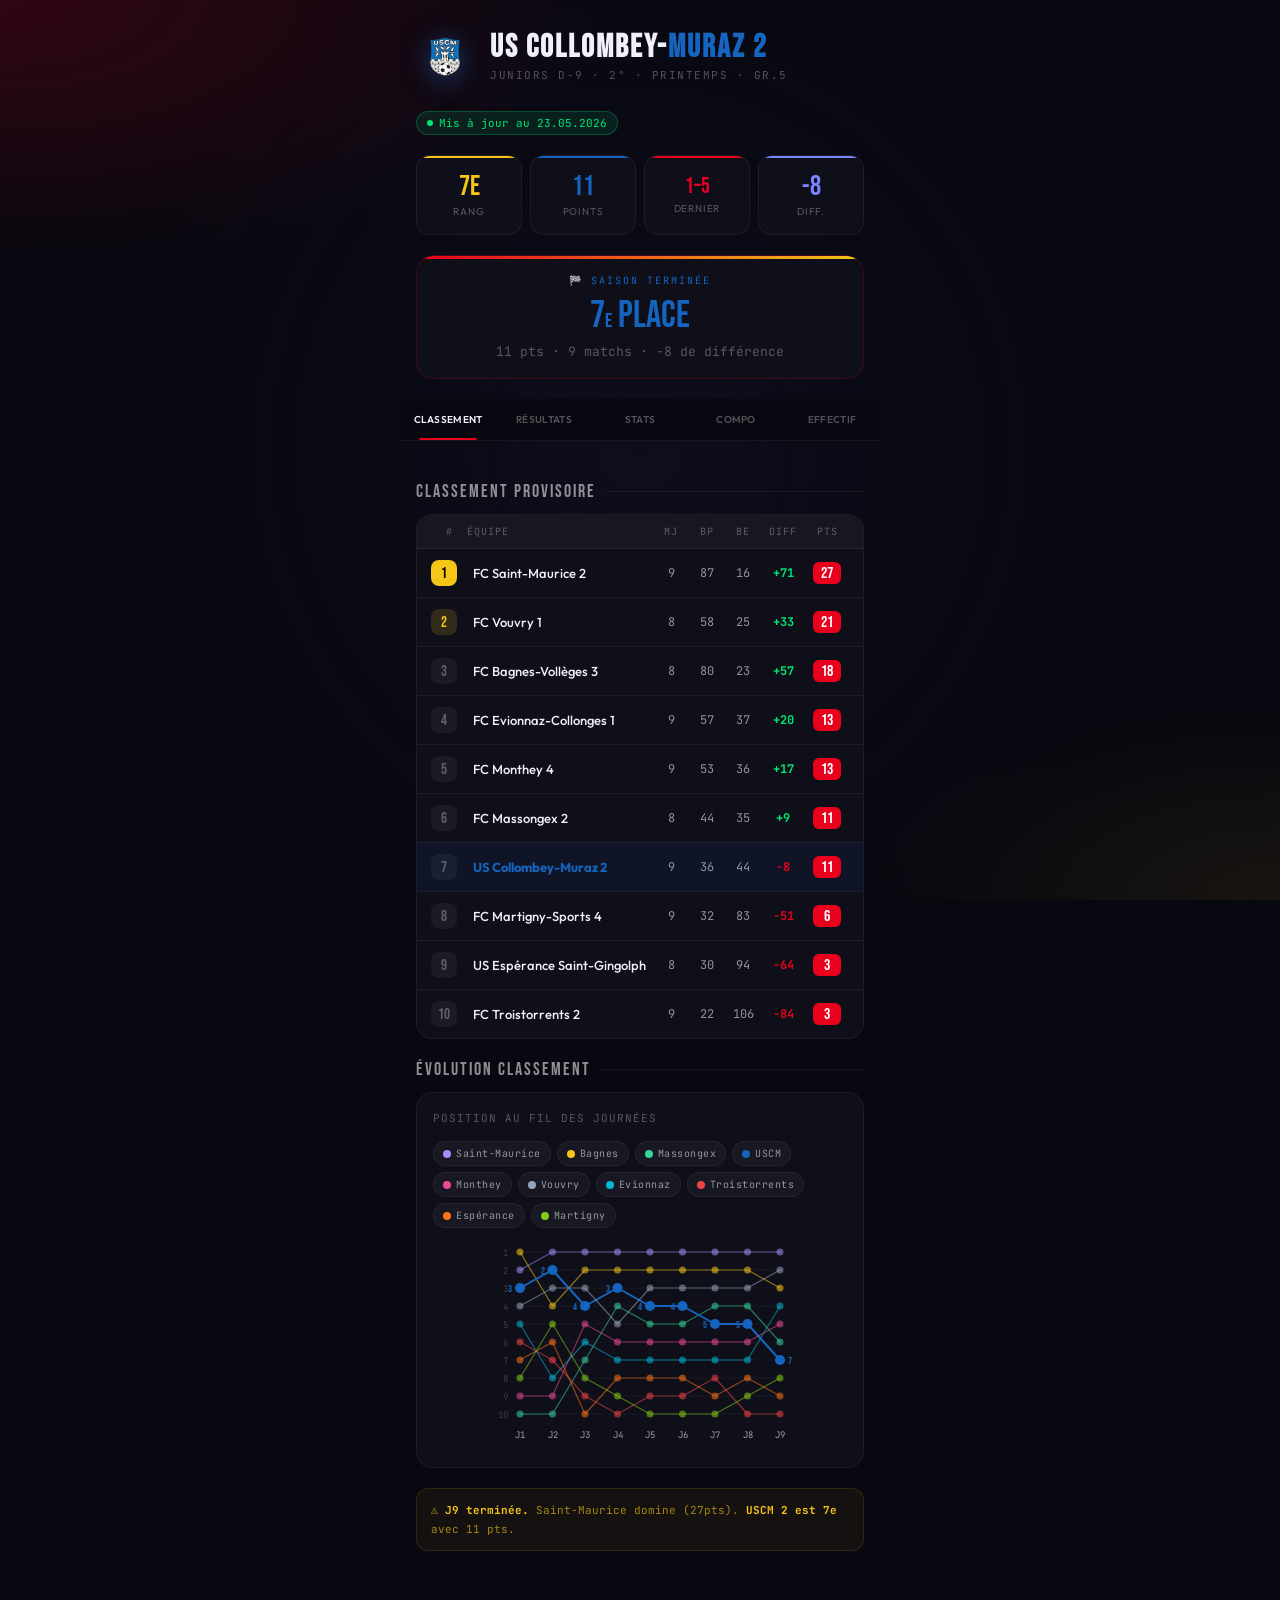
==== commit 362df27b: "Add files via upload" ====
--- a/index.html
+++ b/index.html
@@ -1156,6 +1156,7 @@
   {j:2, home:'mas', away:'sm', hg:3, ag:7, date:'28.03.2026'},
   {j:2, home:'vou', away:'evi', hg:8, ag:2, date:'28.03.2026'},
   {j:2, home:'mon', away:'mar', hg:3, ag:4, date:'28.03.2026'},
+  {j:2, home:'uscm', away:'tro', hg:6, ag:3, date:'30.05.2026', periods:{home:[2,2,0,2], away:[1,2,0,0]}},
   {j:3, home:'esp', away:'bag', hg:2, ag:14, date:'15.04.2026'},
   {j:3, home:'evi', away:'uscm', hg:9, ag:2, date:'15.04.2026', periods:{home:[3,1,4,1], away:[0,1,1,0]}},
   {j:3, home:'tro', away:'mon', hg:0, ag:10, date:'08.04.2026'},
@@ -1180,6 +1181,7 @@
   {j:7, home:'mar', away:'sm', hg:0, ag:16, date:'09.05.2026'},
   {j:7, home:'mon', away:'esp', hg:20, ag:3, date:'09.05.2026'},
   {j:7, home:'uscm', away:'vou', hg:4, ag:5, date:'09.05.2026', periods:{home:[1,1,2,0], away:[1,1,3,0]}},
+  {j:7, home:'tro', away:'bag', hg:1, ag:12, date:'27.05.2026'},
   {j:8, home:'sm', away:'tro', hg:13, ag:2, date:'16.05.2026'},
   {j:8, home:'bag', away:'uscm', hg:16, ag:1, date:'16.05.2026', periods:{home:[3,5,5,3], away:[1,0,0,0]}},
   {j:8, home:'vou', away:'mon', hg:9, ag:1, date:'16.05.2026'},
@@ -1189,11 +1191,11 @@
   {j:9, home:'mon', away:'bag', hg:10, ag:3, date:'23.05.2026'},
   {j:9, home:'uscm', away:'sm', hg:1, ag:5, date:'23.05.2026', periods:{home:[0,1,0,0], away:[1,1,1,2]}},
   {j:9, home:'tro', away:'mar', hg:2, ag:16, date:'23.05.2026'},
+  {j:9, home:'mas', away:'vou', hg:2, ag:5, date:'23.05.2026'},
 ];
 
 // {j, home, away, date, time, venue, status: 'reporté'|'upcoming'}
 const FIXTURES = [
-  {j:2, home:'uscm', away:'tro', date:'30.05.2026', time:'10:30', venue:'Stade des Plavaux, Collombey-Muraz', status:'upcoming'},
 ];
 
 // [journée, joueur, passes décisives]
@@ -1204,6 +1206,8 @@
   [7,'Moustapha',2],
   // J8 vs Bagnes
   [8,'Francesco',1],
+  // J2 vs Troistorrents (rejoué)
+  [2,'Leandro',3],[2,'Chadi',1],[2,'Eli',1],[2,'Alexis',1],
 ];
 
 const LAST_J_PLAYED = Math.max(...RESULTS.map(r => r.j));
@@ -1227,6 +1231,8 @@
   [8,'Clément',1],
   // J9 vs Saint-Maurice (D 1–5)
   [9,'Alexis',1],
+  // J2 vs Troistorrents (V 6–3) — rejoué le 30.05
+  [2,'Kauà',3],[2,'Alexis',1],[2,'Chadi',1],[2,'Santiago',1],
 ];
 
 const PLAYER_COLORS = {
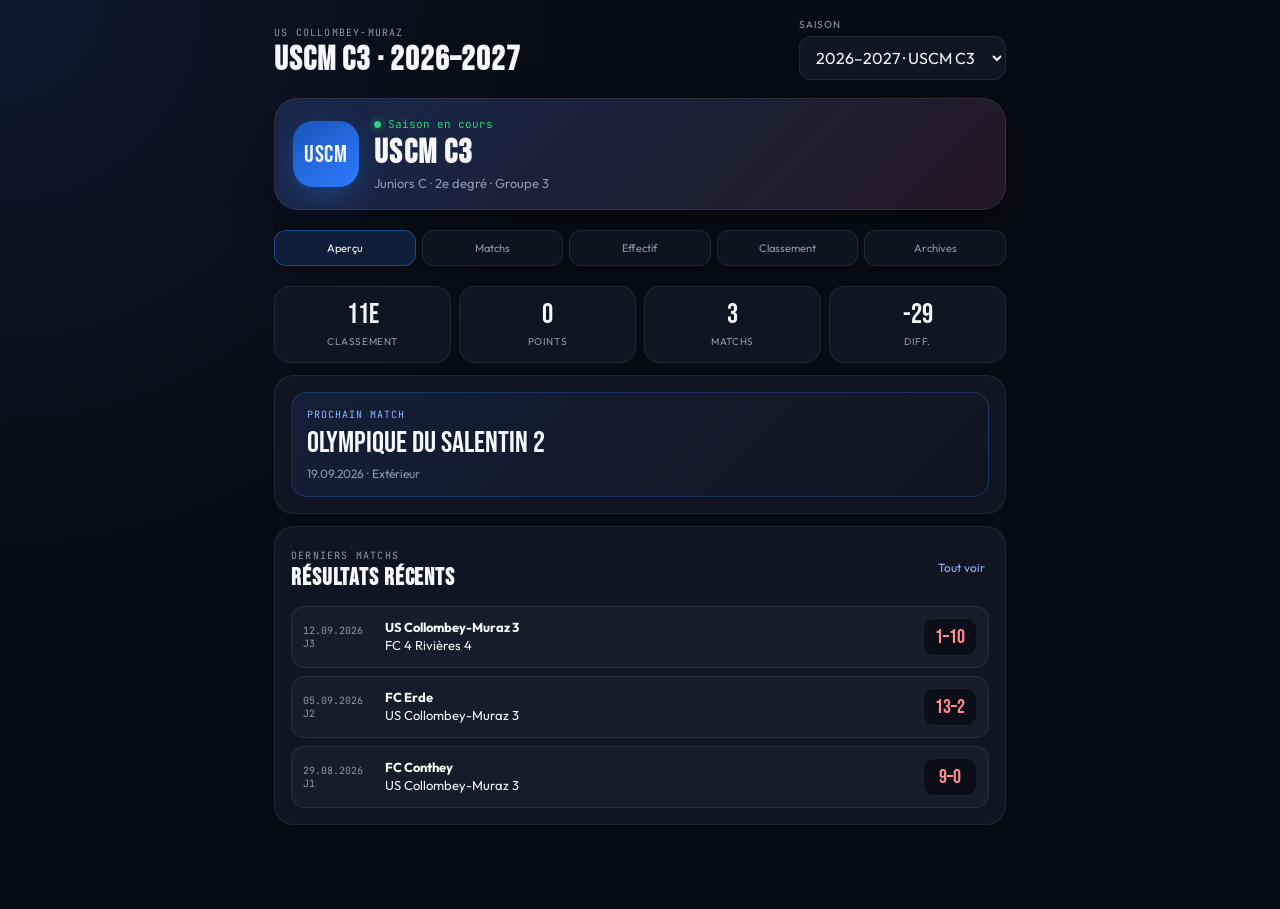
==== commit df882b67: "feat: archive D2 and start 2026-2027 C3 season" ====
--- a/index.html
+++ b/index.html
@@ -1,2494 +1,137 @@
 <!DOCTYPE html>
 <html lang="fr">
 <head>
-<meta charset="UTF-8">
-<meta name="viewport" content="width=device-width, initial-scale=1.0, maximum-scale=1.0">
-<title>USCM 2 — Tableau de bord</title>
-<link href="https://fonts.googleapis.com/css2?family=Bebas+Neue&family=Outfit:wght@300;400;500;600;700&family=JetBrains+Mono:wght@400;700&display=swap" rel="stylesheet">
-<style>
-:root {
-  --red: #E8001D;
-  --red-dim: rgba(232,0,29,0.15);
-  --uscm: #1565C0;
-  --uscm-dim: rgba(21,101,192,0.15);
-  --uscm-glow: rgba(21,101,192,0.35);
-  --gold: #F5C518;
-  --green: #00E676;
-  --dark: #080810;
-  --card: #0F0F1A;
-  --card2: #14141F;
-  --border: rgba(255,255,255,0.06);
-  --border2: rgba(255,255,255,0.1);
-  --muted: rgba(255,255,255,0.3);
-  --muted2: rgba(255,255,255,0.55);
-  --white: #F0F0F8;
-}
-
-* { margin:0; padding:0; box-sizing:border-box; -webkit-tap-highlight-color: transparent; }
-
-html { scroll-behavior: smooth; }
-
-body {
-  background: var(--dark);
-  color: var(--white);
-  font-family: 'Outfit', sans-serif;
-  min-height: 100vh;
-  overflow-x: hidden;
-}
-
-/* ── NOISE + BG ── */
-body::before {
-  content: '';
-  position: fixed; inset: 0; z-index: 0;
-  background:
-    radial-gradient(ellipse 80% 50% at 0% 0%, rgba(232,0,29,0.18) 0%, transparent 60%),
-    radial-gradient(ellipse 60% 40% at 100% 100%, rgba(245,197,24,0.07) 0%, transparent 55%),
-    radial-gradient(ellipse 40% 60% at 50% 50%, rgba(14,14,30,0.9) 0%, transparent 100%);
-  pointer-events: none;
-}
-
-/* ── CONTAINER ── */
-.wrap {
-  max-width: 480px;
-  margin: 0 auto;
-  padding: 0 0 80px;
-  position: relative;
-  z-index: 1;
-}
-
-/* ── NAV TABS ── */
-.nav-tabs {
-  position: sticky; top: 0; z-index: 100;
-  background: rgba(8,8,16,0.92);
-  backdrop-filter: blur(20px);
-  border-bottom: 1px solid var(--border);
-  display: flex;
-  padding: 0;
-  gap: 0;
-  justify-content: space-evenly;
-}
-
-.tab-btn {
-  flex: 1;
-  background: none;
-  border: none;
-  color: var(--muted);
-  font-family: 'Outfit', sans-serif;
-  font-size: 10px;
-  font-weight: 600;
-  letter-spacing: 0.3px;
-  text-transform: uppercase;
-  padding: 14px 2px;
-  cursor: pointer;
-  position: relative;
-  transition: color 0.2s;
-  text-align: center;
-}
-
-.tab-btn.active { color: var(--white); }
-
-.tab-btn.active::after {
-  content: '';
-  position: absolute;
-  bottom: 0; left: 20%; right: 20%;
-  height: 2px;
-  background: var(--red);
-  border-radius: 2px 2px 0 0;
-}
-
-/* ── PANELS ── */
-.panel { display: none; padding: 20px 16px 0; }
-.panel.active { display: block; }
-
-/* ── HERO ── */
-.hero {
-  padding: 28px 16px 0;
-  animation: slideDown 0.5s ease both;
-}
-
-.hero-logo-img {
-  width: 58px; height: 58px;
-  object-fit: contain;
-  flex-shrink: 0;
-  filter: drop-shadow(0 4px 12px rgba(21,101,192,0.5));
-  animation: pulse-badge 3s ease-in-out infinite;
-}
-
-.hero-top {
-  display: flex;
-  align-items: center;
-  gap: 16px;
-  margin-bottom: 24px;
-}
-
-.club-badge {
-  width: 56px; height: 56px;
-  background: linear-gradient(135deg, var(--uscm), #0d47a1);
-  border-radius: 50%;
-  display: flex; align-items: center; justify-content: center;
-  font-family: 'Bebas Neue';
-  font-size: 14px;
-  letter-spacing: 0.5px;
-  text-align: center;
-  line-height: 1.2;
-  flex-shrink: 0;
-  box-shadow: 0 0 0 3px rgba(21,101,192,0.25), 0 8px 32px rgba(21,101,192,0.4);
-  animation: pulse-badge 3s ease-in-out infinite;
-}
-
-@keyframes pulse-badge {
-  0%, 100% { box-shadow: 0 0 0 3px rgba(21,101,192,0.25), 0 8px 32px rgba(21,101,192,0.4); }
-  50% { box-shadow: 0 0 0 6px rgba(21,101,192,0.1), 0 8px 40px rgba(21,101,192,0.5); }
-}
-
-.hero-title h1 {
-  font-family: 'Bebas Neue';
-  font-size: 32px;
-  letter-spacing: 2px;
-  line-height: 1;
-}
-.hero-title h1 em { color: var(--uscm); font-style: normal; }
-.hero-title p {
-  font-size: 11px;
-  color: var(--muted);
-  letter-spacing: 1.5px;
-  text-transform: uppercase;
-  margin-top: 4px;
-  font-family: 'JetBrains Mono';
-}
-
-/* ── LIVE BADGE ── */
-.live-chip {
-  display: inline-flex;
-  align-items: center;
-  gap: 6px;
-  background: rgba(0,230,118,0.1);
-  border: 1px solid rgba(0,230,118,0.25);
-  border-radius: 20px;
-  padding: 4px 10px;
-  font-size: 11px;
-  color: var(--green);
-  font-family: 'JetBrains Mono';
-  margin-bottom: 20px;
-}
-
-.live-dot {
-  width: 6px; height: 6px;
-  background: var(--green);
-  border-radius: 50%;
-  animation: blink 1.2s ease-in-out infinite;
-}
-
-@keyframes blink {
-  0%, 100% { opacity: 1; }
-  50% { opacity: 0.2; }
-}
-
-/* ── STAT PILLS ── */
-.stat-pills {
-  display: grid;
-  grid-template-columns: repeat(4, 1fr);
-  gap: 8px;
-  margin-bottom: 20px;
-}
-
-.pill {
-  background: var(--card);
-  border: 1px solid var(--border);
-  border-radius: 14px;
-  padding: 14px 8px;
-  text-align: center;
-  position: relative;
-  overflow: hidden;
-  opacity: 0;
-  transform: translateY(16px);
-  transition: opacity 0.4s ease, transform 0.4s ease;
-  display: flex;
-  flex-direction: column;
-  align-items: center;
-  justify-content: center;
-  min-height: 80px;
-}
-
-.pill.visible { opacity: 1; transform: translateY(0); }
-
-.pill::before {
-  content: '';
-  position: absolute;
-  top: 0; left: 0; right: 0;
-  height: 2px;
-}
-
-.pill.p-rank::before { background: var(--gold); }
-.pill.p-pts::before { background: var(--uscm); }
-.pill.p-score::before { background: var(--green); }
-.pill.p-score[style*="--red"]::before { background: var(--red); }
-.pill.p-score[style*="--gold"]::before { background: var(--gold); }
-.pill.p-diff::before { background: #7C83FF; }
-
-.pill-val {
-  font-family: 'Bebas Neue';
-  font-size: 28px;
-  line-height: 1;
-  display: block;
-}
-
-.pill.p-rank .pill-val { color: var(--gold); }
-.pill.p-pts .pill-val { color: var(--uscm); }
-.pill.p-score .pill-val { color: var(--green); font-size: 20px; }
-.pill.p-diff .pill-val { color: #7C83FF; }
-
-.pill-label {
-  font-size: 10px;
-  color: var(--muted);
-  text-transform: uppercase;
-  letter-spacing: 0.8px;
-  margin-top: 4px;
-  display: block;
-}
-
-/* ── NEXT MATCH CARD ── */
-.next-card {
-  background: var(--card);
-  border: 1px solid rgba(232,0,29,0.2);
-  border-radius: 18px;
-  padding: 18px;
-  margin-bottom: 20px;
-  position: relative;
-  overflow: hidden;
-  opacity: 0;
-  transform: translateY(20px);
-  transition: opacity 0.5s ease 0.2s, transform 0.5s ease 0.2s;
-}
-
-.next-card.visible { opacity: 1; transform: translateY(0); }
-
-.next-card::before {
-  content: '';
-  position: absolute;
-  top: 0; left: 0; right: 0;
-  height: 3px;
-  background: linear-gradient(90deg, var(--red), var(--gold), var(--red));
-  background-size: 200% 100%;
-  animation: shimmer 3s linear infinite;
-}
-
-@keyframes shimmer {
-  0% { background-position: 200% 0; }
-  100% { background-position: -200% 0; }
-}
-
-.next-label {
-  font-size: 10px;
-  color: var(--uscm);
-  letter-spacing: 2px;
-  text-transform: uppercase;
-  font-family: 'JetBrains Mono';
-  margin-bottom: 10px;
-}
-
-.next-vs {
-  display: flex;
-  align-items: center;
-  justify-content: space-between;
-  gap: 8px;
-  margin-bottom: 14px;
-}
-
-.next-team {
-  font-family: 'Bebas Neue';
-  font-size: 20px;
-  letter-spacing: 1px;
-  line-height: 1.1;
-  flex: 1;
-}
-
-.next-team.home { color: var(--uscm); font-size: 16px; white-space: nowrap; }
-
-.next-vs-badge {
-  background: rgba(255,255,255,0.06);
-  border-radius: 8px;
-  padding: 6px 10px;
-  font-family: 'Bebas Neue';
-  font-size: 18px;
-  color: var(--muted2);
-  flex-shrink: 0;
-}
-
-.next-meta {
-  display: flex;
-  gap: 16px;
-  flex-wrap: wrap;
-}
-
-.next-meta-item { display: flex; flex-direction: column; gap: 2px; }
-.next-meta-item span:first-child { font-size: 10px; color: var(--muted); text-transform: uppercase; letter-spacing: 1px; }
-.next-meta-item span:last-child { font-size: 13px; font-weight: 600; }
-
-/* ── SECTION HEADER ── */
-.sh {
-  display: flex;
-  align-items: center;
-  gap: 10px;
-  margin-bottom: 12px;
-  margin-top: 4px;
-}
-
-.sh-title {
-  font-family: 'Bebas Neue';
-  font-size: 18px;
-  letter-spacing: 2px;
-  color: var(--muted2);
-}
-
-.sh-line { flex: 1; height: 1px; background: var(--border); }
-
-/* ── CLASSEMENT TABLE ── */
-.rank-table {
-  background: var(--card);
-  border: 1px solid var(--border);
-  border-radius: 16px;
-  overflow: hidden;
-  margin-bottom: 20px;
-}
-
-.rank-table-head {
-  display: grid;
-  grid-template-columns: 36px 1fr 36px 36px 36px 44px 44px;
-  gap: 0;
-  padding: 10px 14px;
-  background: rgba(255,255,255,0.03);
-  border-bottom: 1px solid var(--border);
-}
-
-.rank-table-head span {
-  font-size: 10px;
-  font-family: 'JetBrains Mono';
-  color: var(--muted);
-  letter-spacing: 1px;
-  text-transform: uppercase;
-  text-align: center;
-}
-
-.rank-table-head span:nth-child(2) { text-align: left; }
-
-.rank-row {
-  display: grid;
-  grid-template-columns: 36px 1fr 36px 36px 36px 44px 44px;
-  align-items: center;
-  padding: 11px 14px;
-  border-top: 1px solid var(--border);
-  opacity: 0;
-  transform: translateX(-12px);
-  transition: opacity 0.35s ease, transform 0.35s ease, background 0.15s;
-}
-
-.rank-row:first-child { border-top: none; }
-.rank-row.visible { opacity: 1; transform: translateX(0); }
-.rank-row:hover { background: rgba(255,255,255,0.03); }
-.rank-row.uscm { background: rgba(21,101,192,0.07); }
-.rank-row.uscm:hover { background: rgba(21,101,192,0.1); }
-
-.rk-num {
-  width: 26px; height: 26px;
-  border-radius: 8px;
-  display: flex; align-items: center; justify-content: center;
-  font-family: 'Bebas Neue';
-  font-size: 15px;
-}
-
-.rk-1 { background: var(--gold); color: #000; }
-.rk-2 { background: rgba(245,197,24,0.15); color: var(--gold); }
-.rk-3 { background: rgba(21,101,192,0.2); color: var(--uscm); }
-.rk-n { background: rgba(255,255,255,0.05); color: var(--muted); }
-
-.rk-name { font-size: 13px; font-weight: 500; padding: 0 6px; }
-.rk-name.uscm-name { color: var(--uscm); font-weight: 700; white-space: nowrap; font-size: 13px; }
-
-.rk-num-cell {
-  font-size: 12px;
-  font-family: 'JetBrains Mono';
-  color: var(--muted2);
-  text-align: center;
-}
-
-.rk-diff {
-  font-size: 12px;
-  font-family: 'JetBrains Mono';
-  font-weight: 700;
-  text-align: center;
-}
-
-.rk-diff.pos { color: var(--green); }
-.rk-diff.neg { color: var(--red); }
-.rk-diff.zero { color: var(--muted); }
-
-.rk-pts {
-  text-align: center;
-}
-
-.pts-pill {
-  display: inline-flex;
-  align-items: center;
-  justify-content: center;
-  width: 28px; height: 22px;
-  border-radius: 6px;
-  font-family: 'Bebas Neue';
-  font-size: 16px;
-}
-
-.pts-pill.has { background: var(--red); color: #fff; }
-.pts-pill.zero { background: rgba(255,255,255,0.05); color: var(--muted); }
-
-/* ── RÉSULTATS ── */
-.results-list { display: flex; flex-direction: column; gap: 10px; margin-bottom: 20px; }
-
-.result-filter-btn {
-  flex: 1;
-  background: rgba(255,255,255,0.04);
-  border: 1px solid var(--border);
-  color: var(--muted);
-  font-family: 'JetBrains Mono';
-  font-size: 11px;
-  letter-spacing: 1px;
-  padding: 8px 10px;
-  border-radius: 8px;
-  cursor: pointer;
-  transition: all 0.15s;
-  text-transform: uppercase;
-}
-.result-filter-btn:hover { color: var(--white); border-color: rgba(21,101,192,0.4); }
-.result-filter-btn.active {
-  background: var(--uscm);
-  color: var(--white);
-  border-color: var(--uscm);
-}
-
-.result-card {
-  background: var(--card);
-  border: 1px solid var(--border);
-  border-radius: 14px;
-  padding: 14px 16px;
-  display: flex;
-  flex-direction: column;
-  align-items: stretch;
-  opacity: 0;
-  transform: translateY(16px);
-  transition: opacity 0.4s ease, transform 0.4s ease;
-  position: relative;
-  overflow: hidden;
-}
-
-/* Ligne principale (identique pour toutes les cartes) */
-.rc-main {
-  display: flex;
-  align-items: center;
-  gap: 12px;
-  width: 100%;
-}
-
-.result-card.rc-clickable { cursor: pointer; }
-
-.rc-score-block {
-  display: flex;
-  flex-direction: column;
-  align-items: flex-end;
-  gap: 4px;
-  min-width: 56px;
-}
-.rc-chevron {
-  flex-shrink: 0;
-  color: var(--muted);
-  font-size: 20px;
-  font-weight: 700;
-  transition: transform 0.25s ease;
-  align-self: center;
-}
-.result-card.rc-clickable.open .rc-chevron { transform: rotate(90deg); }
-.rc-periods {
-  max-height: 0;
-  overflow: hidden;
-  opacity: 0;
-  transition: max-height 0.3s ease, opacity 0.25s ease, margin 0.25s ease;
-  margin-top: 0;
-}
-.result-card.rc-clickable.open .rc-periods {
-  max-height: 160px;
-  opacity: 1;
-  margin-top: 14px;
-  padding-top: 14px;
-  border-top: 1px dashed var(--border);
-}
-
-.result-card.visible { opacity: 1; transform: translateY(0); }
-.result-card.win { border-left: 3px solid var(--green); }
-
-.result-card.win::after {
-  content: '';
-  position: absolute;
-  top: 0; left: 0; bottom: 0;
-  width: 100%;
-  background: linear-gradient(90deg, rgba(0,230,118,0.05), transparent 40%);
-  pointer-events: none;
-}
-
-.rc-date {
-  font-family: 'JetBrains Mono';
-  font-size: 10px;
-  color: var(--muted);
-  line-height: 1.5;
-  min-width: 44px;
-}
-
-.rc-teams { flex: 1; }
-.rc-teams .home { font-size: 13px; font-weight: 600; }
-.rc-teams .away { font-size: 13px; font-weight: 600; }
-.rc-teams .uscm-t { color: var(--uscm); }
-
-.rc-score {
-  font-family: 'Bebas Neue';
-  font-size: 26px;
-  letter-spacing: 1px;
-  min-width: 56px;
-  text-align: right;
-  line-height: 1;
-}
-
-.rc-score.win-score { color: var(--green); }
-
-.rc-badge {
-  font-size: 9px;
-  font-family: 'JetBrains Mono';
-  font-weight: 700;
-  padding: 3px 7px;
-  border-radius: 5px;
-  margin-top: 4px;
-  display: inline-block;
-}
-
-.badge-win { background: rgba(0,230,118,0.12); color: var(--green); }
-.badge-other { background: rgba(255,255,255,0.05); color: var(--muted); }
-.badge-other { background: rgba(255,255,255,0.05); color: var(--muted); }
-
-/* ── GRAPHIQUE ÉVOLUTION ── */
-.chart-wrap {
-  background: var(--card);
-  border: 1px solid var(--border);
-  border-radius: 16px;
-  padding: 18px 16px;
-  margin-bottom: 20px;
-  opacity: 0;
-  transition: opacity 0.6s ease 0.3s;
-}
-
-.chart-wrap.visible { opacity: 1; }
-.chart-team-chip {
-  display:flex; align-items:center; gap:5px;
-  padding:5px 9px;
-  background:rgba(255,255,255,0.04);
-  border:1px solid var(--border);
-  border-radius:14px;
-  cursor:pointer;
-  font-size:10px;
-  font-family:'JetBrains Mono';
-  color:var(--muted2);
-  letter-spacing:0.5px;
-  transition:all 0.15s;
-  user-select:none;
-}
-.chart-team-chip:hover { background:rgba(255,255,255,0.07); }
-.chart-team-chip.off { opacity:0.4; }
-.chart-team-chip.off .chart-team-dot { opacity:0.3; }
-.chart-team-dot { width:8px; height:8px; border-radius:50%; flex-shrink:0; }
-
-.chart-title {
-  font-size: 11px;
-  font-family: 'JetBrains Mono';
-  color: var(--muted);
-  letter-spacing: 1px;
-  text-transform: uppercase;
-  margin-bottom: 16px;
-}
-
-.chart-svg-wrap { width: 100%; overflow: hidden; }
-
-svg.rank-chart { width: 100%; height: 180px; overflow: visible; }
-
-.chart-legend {
-  display: flex;
-  flex-wrap: wrap;
-  gap: 10px;
-  margin-top: 14px;
-}
-
-.legend-item {
-  display: flex;
-  align-items: center;
-  gap: 6px;
-  font-size: 11px;
-  color: var(--muted2);
-}
-
-.legend-dot {
-  width: 8px; height: 8px;
-  border-radius: 50%;
-  flex-shrink: 0;
-}
-
-/* ── BUTEURS ── */
-.buteurs-list { display: flex; flex-direction: column; gap: 8px; margin-bottom: 20px; }
-
-.buteur-card {
-  background: var(--card);
-  border: 1px solid var(--border);
-  border-radius: 12px;
-  padding: 12px 14px;
-  display: flex;
-  align-items: center;
-  gap: 12px;
-  opacity: 0;
-  transform: translateX(16px);
-  transition: opacity 0.35s ease, transform 0.35s ease;
-}
-
-.buteur-card.visible { opacity: 1; transform: translateX(0); }
-
-.bt-rank {
-  font-family: 'Bebas Neue';
-  font-size: 22px;
-  min-width: 24px;
-  color: var(--muted);
-}
-
-.bt-rank.gold { color: var(--gold); }
-
-.bt-info { flex: 1; }
-.bt-name { font-size: 14px; font-weight: 600; }
-.bt-team { font-size: 11px; color: var(--muted); margin-top: 1px; }
-.bt-team.uscm-team { color: rgba(21,101,192,0.85); }
-
-.bt-goals-wrap { display: flex; align-items: center; gap: 8px; }
-
-.bt-num {
-  font-family: 'Bebas Neue';
-  font-size: 26px;
-  line-height: 1;
-  min-width: 20px;
-  text-align: right;
-}
-
-.bt-num.gold { color: var(--gold); }
-
-.bt-dots { display: flex; flex-direction: column; gap: 3px; }
-
-.bt-dot {
-  width: 6px; height: 6px;
-  border-radius: 50%;
-  background: var(--muted);
-  transition: background 0.2s;
-}
-
-.bt-dot.on { background: var(--red); }
-.bt-dot.on.gold-dot { background: var(--gold); }
-
-/* ── USCM ZOOM ── */
-.uscm-zoom {
-  background: linear-gradient(135deg, rgba(21,101,192,0.1), rgba(21,101,192,0.03));
-  border: 1px solid rgba(21,101,192,0.25);
-  border-radius: 16px;
-  padding: 18px;
-  margin-bottom: 20px;
-}
-
-.uscm-zoom-title {
-  font-family: 'Bebas Neue';
-  font-size: 18px;
-  letter-spacing: 2px;
-  color: var(--red);
-  margin-bottom: 14px;
-  display: flex;
-  align-items: center;
-  gap: 8px;
-}
-
-.uscm-chips { display: flex; flex-wrap: wrap; gap: 8px; }
-
-.uscm-chip {
-  background: rgba(255,255,255,0.05);
-  border: 1px solid var(--border2);
-  border-radius: 10px;
-  padding: 7px 12px;
-  font-size: 13px;
-  display: flex;
-  align-items: center;
-  gap: 6px;
-}
-
-.uscm-chip .goals-count {
-  font-family: 'Bebas Neue';
-  font-size: 20px;
-  color: var(--red);
-  line-height: 1;
-}
-
-.uscm-chip .goals-count.top { color: var(--gold); }
-
-/* ── NOTE ── */
-.note {
-  background: rgba(245,197,24,0.05);
-  border: 1px solid rgba(245,197,24,0.12);
-  border-radius: 12px;
-  padding: 12px 14px;
-  font-size: 11px;
-  font-family: 'JetBrains Mono';
-  color: rgba(245,197,24,0.65);
-  line-height: 1.7;
-}
-
-.note strong { color: var(--gold); }
-
-/* ── ANIMATIONS ── */
-@keyframes slideDown {
-  from { opacity: 0; transform: translateY(-20px); }
-  to { opacity: 1; transform: translateY(0); }
-}
-
-/* ── SCROLLBAR ── */
-::-webkit-scrollbar { width: 4px; }
-::-webkit-scrollbar-track { background: transparent; }
-::-webkit-scrollbar-thumb { background: rgba(255,255,255,0.1); border-radius: 4px; }
-
-/* MATCH SELECTOR */
-.match-selector{display:flex;gap:8px;margin-bottom:18px;overflow-x:auto;padding-bottom:4px;scrollbar-width:none}
-.match-selector::-webkit-scrollbar{display:none}
-.match-chip{flex-shrink:0;background:var(--card);border:1px solid var(--border);border-radius:20px;padding:7px 16px;font-size:12px;font-family:"JetBrains Mono";color:var(--muted2);cursor:pointer;transition:all .2s;white-space:nowrap}
-.match-chip.active{background:var(--uscm);border-color:var(--uscm);color:#fff}
-
-/* FFF HEADER */
-.fff-header{background:linear-gradient(135deg,rgba(21,101,192,0.22) 0%,rgba(14,14,40,0.97) 70%);border:1px solid rgba(21,101,192,0.25);border-radius:16px 16px 0 0;padding:14px 16px;display:flex;align-items:center;justify-content:space-between;gap:12px;position:relative;overflow:hidden}
-.fff-header::before{content:"";position:absolute;top:0;left:0;right:0;height:3px;background:linear-gradient(90deg,var(--uscm),var(--gold),var(--uscm));background-size:200%;animation:shimmer 3s linear infinite}
-.fff-header-left{flex:1}
-.fff-label{font-family:"Bebas Neue";font-size:11px;letter-spacing:3px;color:rgba(21,101,192,0.9);margin-bottom:2px}
-.fff-matchup{font-family:"Bebas Neue";font-size:18px;letter-spacing:1.5px;line-height:1.1;color:var(--white)}
-.fff-date-tag{font-size:10px;font-family:"JetBrains Mono";color:var(--muted);margin-top:3px}
-.fff-header-right{display:flex;align-items:center;gap:8px;flex-shrink:0}
-.fff-logo{width:44px;height:44px;object-fit:contain;filter:drop-shadow(0 2px 10px rgba(21,101,192,0.4))}
-.fff-score-logo { width:34px; height:34px; object-fit:contain; filter:drop-shadow(0 2px 6px rgba(0,0,0,0.5)); flex-shrink:0; }
-.fff-score-hero{font-family:"Bebas Neue";font-size:36px;letter-spacing:1px;line-height:1;text-align:center}
-.fff-away-s{color:var(--muted2)}
-.fff-dash{color:var(--muted);font-size:28px;margin:0 3px}
-.fff-score-win{color:var(--green)}
-
-/* PITCH */
-.fff-pitch{background:linear-gradient(180deg,#155228 0%,#1a6632 40%,#175e2c 100%);border-radius:0 0 16px 16px;border:1px solid rgba(255,255,255,0.07);border-top:none;padding:14px 8px 16px;position:relative;overflow:hidden;margin-bottom:10px}
-.fff-stripes{position:absolute;inset:0;background:repeating-linear-gradient(180deg,transparent 0px,transparent 44px,rgba(0,0,0,0.07) 44px,rgba(0,0,0,0.07) 88px);pointer-events:none;z-index:0}
-.fff-watermark{position:absolute;width:110px;height:110px;object-fit:contain;top:50%;left:50%;transform:translate(-50%,-50%);opacity:0.06;pointer-events:none;z-index:1}
-.fff-bot-penalty{width:62%;margin:4px auto 0;height:28px;border:1.5px solid rgba(255,255,255,0.15);border-bottom:none;border-radius:8px 8px 0 0;position:relative;z-index:2}
-.fff-bot-goal-area{width:50%;margin:0 auto;height:8px;border:1.5px solid rgba(255,255,255,0.25);border-top:none;border-radius:0 0 3px 3px;background:rgba(255,255,255,0.04);position:relative;z-index:2}
-.fff-formation{position:absolute;bottom:14px;right:12px;background:rgba(245,197,24,0.1);border:1px solid rgba(245,197,24,0.28);border-radius:8px;padding:5px 10px;font-size:9px;font-family:"JetBrains Mono";color:var(--gold);text-align:center;line-height:1.3;z-index:10;text-transform:uppercase;letter-spacing:1px}
-.fff-formation span{font-family:"Bebas Neue";font-size:18px;letter-spacing:2px;display:block}
-
-/* PLAYER ROWS */
-.fff-row{display:flex;justify-content:center;gap:0;position:relative;z-index:5;margin:10px 0}
-.fff-row-att{margin-top:12px;justify-content:center}
-.fff-row-gk{margin-bottom:8px;justify-content:center}
-
-.fff-star-badge {
-  position: absolute;
-  top: -6px; left: -6px;
-  min-width: 22px; height: 22px;
-  padding: 0 5px;
-  background: var(--gold);
-  border-radius: 11px;
-  display: flex; align-items: center; justify-content: center;
-  gap: 2px;
-  font-size: 10px;
-  color: #000;
-  font-weight: 900;
-  box-shadow: 0 2px 6px rgba(0,0,0,0.45);
-  z-index: 12;
-  line-height: 1;
-}
-.fff-star-badge.gold-star {
-  background: var(--gold);
-  color: #000;
-  min-width: 24px; height: 24px;
-  font-size: 11px;
-  top: -7px; left: -7px;
-}
-.fff-star-n { font-family: "JetBrains Mono"; font-size: 9px; font-weight: 700; }
-.gold-star .fff-star-n { font-size: 10px; }
-
-.fff-player{display:flex;flex-direction:column;align-items:center;gap:0;opacity:0;transform:translateY(18px) scale(0.9);animation:fffPop .5s cubic-bezier(0.34,1.56,0.64,1) forwards;flex:1;max-width:80px}
-@keyframes fffPop{to{opacity:1;transform:translateY(0) scale(1)}}
-.fff-player:active .fff-avatar{transform:scale(0.92)}
-
-.fff-avatar{width:56px;height:56px;border-radius:50%;position:relative;display:flex;align-items:center;justify-content:center;transition:transform .2s}
-.fff-row-att .fff-avatar,.fff-row-gk .fff-avatar{width:62px;height:62px}
-.fff-avatar-inner{width:100%;height:100%;border-radius:50%;display:flex;align-items:center;justify-content:center;font-size:20px;border:2px solid rgba(255,255,255,0.12)}
-.att-av .fff-avatar-inner{background:linear-gradient(145deg,#1a6fcc,#0d47a1);box-shadow:0 4px 14px rgba(21,101,192,0.45)}
-.mil-av .fff-avatar-inner{background:linear-gradient(145deg,#1a6fcc,#0d47a1);box-shadow:0 4px 14px rgba(21,101,192,0.45)}
-.def-av .fff-avatar-inner{background:linear-gradient(145deg,#1a6fcc,#0d47a1);box-shadow:0 4px 14px rgba(21,101,192,0.45)}
-.gk-av .fff-avatar-inner{background:linear-gradient(145deg,#1b8a3a,#0f5c24);box-shadow:0 4px 16px rgba(27,138,58,0.5)}
-
-.scorer .fff-avatar::after{content:"";position:absolute;inset:-4px;border-radius:50%;border:2px solid rgba(245,197,24,0.7);animation:fffRing 2s ease-in-out infinite}
-@keyframes fffRing{0%,100%{transform:scale(1);opacity:.6}50%{transform:scale(1.12);opacity:.1}}
-.scorer .fff-avatar-inner{border-color:rgba(245,197,24,0.5)}
-
-.gold-player .fff-avatar-inner{border-color:var(--gold)!important;box-shadow:0 0 22px rgba(245,197,24,0.45),0 4px 14px rgba(14,112,72,0.4)!important}
-.gold-player .fff-avatar::after{border-color:var(--gold);animation-duration:1.5s}
-
-.fff-nameplate{background:rgba(8,8,20,0.85);border-top:2px solid rgba(255,255,255,0.12);border-radius:0 0 6px 6px;padding:3px 6px;font-size:9px;font-weight:700;letter-spacing:.3px;text-transform:uppercase;white-space:nowrap;margin-top:-2px;text-align:center;color:#fff}
-.uscm-plate{border-top-color:var(--uscm);color:#fff}
-.gold-plate{border-top-color:var(--gold);color:var(--gold)}
-.gk-plate{border-top-color:#1b8a3a;color:#fff}
-.fff-disc-pos { font-family: 'JetBrains Mono'; font-size: 11px; font-weight: 800; color: rgba(255,255,255,0.85); letter-spacing: 0.5px; }
-.fff-gk-ring{position:absolute;inset:-4px;border-radius:50%;border:2px solid rgba(27,138,58,0.5);animation:fffRing 2.5s ease-in-out infinite}
-
-.fff-subs{background:var(--card);border:1px solid var(--border);border-radius:14px;padding:12px 14px;margin-bottom:8px}
-.fff-subs-title{font-size:10px;font-family:"JetBrains Mono";color:var(--muted);text-transform:uppercase;letter-spacing:1.5px;margin-bottom:10px;display:flex;align-items:center;gap:6px}
-.fff-subs-row{display:flex;flex-wrap:wrap;gap:8px}
-.fff-sub{display:flex;align-items:center;gap:8px;background:rgba(21,101,192,0.06);border:1px solid rgba(21,101,192,0.25);border-radius:10px;padding:8px 12px}
-.scorer-sub{border-color:rgba(245,197,24,0.4);background:rgba(245,197,24,0.06)}
-.fff-sub-name{font-size:13px;font-weight:600;white-space:nowrap}
-.fff-sub-pos{flex-shrink:0;font-size:9px;font-family:'JetBrains Mono';color:var(--muted);background:rgba(255,255,255,0.06);padding:2px 6px;border-radius:5px;letter-spacing:0.5px}
-.fff-sub-goal{flex-shrink:0;display:flex;align-items:center;gap:3px;font-size:12px;color:#000;background:var(--gold);font-family:"JetBrains Mono";font-weight:800;padding:2px 8px;border-radius:10px}
-.fff-sub-goal-star{font-size:10px}
-
-/* ══ EFFECTIF ══ */
-.eff-wrap { background: var(--card); border: 1px solid var(--border); border-radius: 16px; overflow: hidden; margin-bottom: 20px; }
-.eff-header { display: flex; justify-content: space-between; align-items: center; padding: 12px 16px; background: rgba(21,101,192,0.08); border-bottom: 1px solid var(--border); }
-.eff-count { font-family: 'Bebas Neue'; font-size: 18px; letter-spacing: 1px; color: var(--uscm); }
-.eff-season { font-size: 11px; font-family: 'JetBrains Mono'; color: var(--muted); }
-.eff-row { display: flex; align-items: center; gap: 14px; padding: 12px 16px; border-top: 1px solid var(--border); transition: background 0.15s; }
-.eff-row:first-of-type { border-top: none; }
-.eff-row:hover { background: rgba(255,255,255,0.03); }
-.eff-avatar { width: 38px; height: 38px; border-radius: 50%; background: linear-gradient(145deg, #1a6fcc, #0d47a1); border: 1.5px solid rgba(21,101,192,0.4); display: flex; align-items: center; justify-content: center; font-family: 'Bebas Neue'; font-size: 17px; color: rgba(255,255,255,0.85); flex-shrink: 0; }
-.eff-info { flex: 1; }
-.eff-name { font-size: 14px; font-weight: 600; margin-bottom: 2px; }
-.eff-prenom { color: var(--white); }
-.eff-nom { color: var(--muted2); font-weight: 400; }
-.eff-meta { font-size: 11px; font-family: 'JetBrains Mono'; color: var(--muted); }
-.eff-coaches-bar { padding: 8px 16px; background: rgba(255,255,255,0.03); border-top: 1px solid var(--border); }
-.eff-coaches-label { font-size: 10px; font-family: "JetBrains Mono"; color: var(--muted); text-transform: uppercase; letter-spacing: 1.5px; }
-.coach-av { background: linear-gradient(145deg, #2d6a2d, #1a4a1a) !important; }
-
-@keyframes growBar{from{width:0}}
-
-</style>
+  <meta charset="UTF-8" />
+  <meta name="viewport" content="width=device-width, initial-scale=1, viewport-fit=cover" />
+  <meta name="theme-color" content="#090b12" />
+  <title>USCM — Suivi des saisons</title>
+  <link rel="preconnect" href="https://fonts.googleapis.com">
+  <link rel="preconnnect" href="https://fonts.gstatic.com" crossorigin>
+  <link href="https://fonts.googleapis.com/css2?family=Bebas+Neue&family=Outfit:wght@�M;500;600;700&family=JetBrains+Mono:wght@500;700&display=swap" rel="stylesheet">
+  <link rel="stylesheet" href="assets/styles.css" />
 </head>
 <body>
+  <main class="app-shell">
+    <header class="topbar">
+      <div>
+        <div class="eyebrow">US Collombey-Muraz</div>
+        <h1 id="app-title">Suivi des saisons</h1>
+      </div>
+      <div class="season-control">
+        <label for="season-select">Saison</label>
+        <select id="season-select" aria-label="Choisir une saison"></select>
+      </div>
+    </header>
 
-<div class="wrap">
+    <section id="live-app" class="season-view" hidden>
+      <div class="hero-card">
+        <div class="team-mark" aria-hidden="true">USCM</div>
+        <div class="hero-copy">
+          <div class="status-line"><span class="status-dot"></span><span id="season-status">Saison active</span></div>
+          <h2 id="team-title">USCM C3</h2>
+          <p id="season-subtitle"></p>
+        </div>
+      </div>
 
-  <!-- HERO -->
-  <div class="hero">
-    <div class="hero-top">
-      <img src="[data-uri]" class="hero-logo-img" alt="USCM"/>
-      <div class="hero-title">
-        <h1>US Collombey-<em>Muraz 2</em></h1>
-        <p>Juniors D-9 · 2° · Printemps · Gr.5</p>
-      </div>
-    </div>
-    <div class="live-chip" id="live-chip">
-      <span class="live-dot"></span>
-      Mis à jour au —
-    </div>
+      <nav class="tabs" aria-label="Navigation saison">
+        <button class="tab active" data-tab="overview">Aperçu</button>
+        <button class="tab" data-tab="matches">Matchs</button>
+        <button class="tab" data-tab="roster">Effectif</button>
+        <button class="tab" data-tab="standings">Classement</button>
+        <button class="tab" data-tab="archives">Archives</button>
+      </nav>
 
-    <!-- STAT PILLS -->
-    <div class="stat-pills" id="stat-pills"></div>
+      <section class="panel active" data-panel="overview">
+        <div class="stat-grid" id="stat-grid"></div>
+        <div class="section-card" id="next-match-card"></div>
+        <div class="section-card">
+          <div class="section-heading">
+            <div>
+              <span class="kicker">Derniers matchs</span>
+              <h3>Résultats récents</h3>
+            </div>
+            <button class="text-btn" data-go-tab="matches">Tout voir</button>
+          </div>
+          <div id="recent-results" class="match-list"></div>
+        </div>
+      </section>
 
-    <!-- NEXT MATCH -->
-<div id="next-match-container"></div>
-  </div>
+      <section class="panel" data-panel="matches">
+        <div class="section-card">
+          <div class="section-heading">
+            <div>
+              <span class="kicker">Saison</span>
+              <h3>Matchs</h3>
+            </div>
+            <span id="matches-count" class="meta-chip"></span>
+          </div>
+          <div id="all-results" class="match-list"></div>
+        </div>
+      </section>
 
-  <!-- TABS -->
-  <div class="nav-tabs">
-    <button class="tab-btn active" onclick="showTab('classement', this)">Classement</button>
-    <button class="tab-btn" onclick="showTab('resultats', this)">Résultats</button>
-    <button class="tab-btn" onclick="showTab('buteurs', this)">Stats</button>
-    <button class="tab-btn" onclick="showTab('compo', this)">Compo</button>
-    <button class="tab-btn" onclick="showTab('contingent', this)">Effectif</button>
-  </div>
+      <section class="panel" data-panel="roster">
+        <div class="section-card">
+          <div class="section-heading">
+            <div>
+              <span class="kicker">Groupe</span>
+              <h3>Effectif C3</h3>
+            </div>
+            <span id="roster-count" class="meta-chip"></span>
+          </div>
+          <div id="roster-groups"></div>
+        </div>
+      </section>
 
-  <!-- ═══════════ TAB: CLASSEMENT ═══════════ -->
-  <div class="panel active" id="tab-classement">
+      <section class="panel" data-panel="standings">
+        <div class="section-card">
+          <div class="section-heading">
+            <div>
+              <span class="kicker">Championnat</span>
+              <h3>Classement</h3>
+            </div>
+            <span id="standings-date" class="meta-chip"></span>
+          </div>
+          <div class="standings-wrap">
+            <table class="standings-table">
+              <thead>
+                <tr><th>#</th><th>Équipe</th><th>MJ</th><th>Diff.</th><th>Pts</th></tr>
+              </thead>
+              <tbody id="standings-body"></tbody>
+            </table>
+          </div>
+          <p class="note" id="standings-note"></p>
+        </div>
+      </section>
 
-    <div class="sh" style="margin-top:20px"><span class="sh-title">Classement provisoire</span><span class="sh-line"></span></div>
-
-    <div class="rank-table">
-      <div class="rank-table-head">
-        <span>#</span><span>Équipe</span><span class="num">MJ</span><span class="num">BP</span><span class="num">BE</span><span class="num">Diff</span><span class="num">Pts</span>
-      </div>
-      <!-- rows -->
-      <div id="rank-body"></div>
-
-    </div>
-
-    <!-- GRAPHIQUE ÉVOLUTION -->
-    <div class="sh"><span class="sh-title">Évolution classement</span><span class="sh-line"></span></div>
-
-    <div class="chart-wrap" id="chartWrap">
-      <div class="chart-title">Position au fil des journées</div>
-      <div id="chart-filter" style="display:flex;flex-wrap:wrap;gap:6px;margin-bottom:12px"></div>
-      <div class="chart-svg-wrap">
-        <svg class="rank-chart" viewBox="0 0 340 205" id="rankSvg" style="height:205px">
-        </svg>
-      </div>
-    </div>
-
-    <div id="rank-note" class="note"></div>
-  </div>
-
-  <!-- ═══════════ TAB: RÉSULTATS ═══════════ -->
-  <div class="panel" id="tab-resultats">
-    <div class="result-filter" id="result-filter" style="display:flex;gap:6px;margin-top:16px;margin-bottom:4px">
-      <button class="result-filter-btn active" data-filter="all" onclick="setResultFilter('all')">Tous</button>
-      <button class="result-filter-btn" data-filter="uscm" onclick="setResultFilter('uscm')">USCM 2</button>
-      <button class="result-filter-btn" data-filter="others" onclick="setResultFilter('others')">Adversaires</button>
-    </div>
-    <div id="results-container"></div>
-  </div>
-
-  
-  <!-- ═══════════ TAB: STATS (Buteurs + Stats + PD + CS) ═══════════ -->
-  <div class="panel" id="tab-buteurs">
-
-    <div class="sh" style="margin-top:20px"><span class="sh-title">Buteurs USCM 2</span><span class="sh-line"></span></div>
-    <div class="uscm-zoom" style="margin-bottom:20px;padding:14px">
-      <div id="buteurs-container"></div>
-    </div>
-
-    <div class="sh"><span class="sh-title">Passes décisives</span><span class="sh-line"></span></div>
-    <div class="uscm-zoom" style="margin-bottom:20px;padding:14px">
-      <div id="assists-container"></div>
-    </div>
-
-    <div class="sh"><span class="sh-title">Clean sheet</span><span class="sh-line"></span></div>
-    <div class="uscm-zoom" style="margin-bottom:20px;padding:14px">
-      <div id="cleansheet-container"></div>
-    </div>
-
-    <div class="sh"><span class="sh-title">Statistiques équipe</span><span class="sh-line"></span></div>
-    <div class="uscm-zoom" style="margin-bottom:20px;padding:14px">
-      <div id="teamstats-container"></div>
-    </div>
-
-    <div class="sh"><span class="sh-title">Répartition buts USCM</span><span class="sh-line"></span></div>
-    <div class="uscm-zoom" style="margin-bottom:20px;padding:18px">
-      <div id="repartition-container"></div>
-    </div>
-
-    <div class="sh"><span class="sh-title">Répartition passes décisives USCM</span><span class="sh-line"></span></div>
-    <div class="uscm-zoom" style="margin-bottom:20px;padding:18px">
-      <div id="repartition-assists-container"></div>
-    </div>
-
-    <div class="sh"><span class="sh-title">Matchs joués USCM</span><span class="sh-line"></span></div>
-    <div class="uscm-zoom" style="margin-bottom:20px;padding:18px">
-      <div id="matches-played-container"></div>
-    </div>
-
-    <div class="sh"><span class="sh-title">Buts par mi-temps USCM</span><span class="sh-line"></span></div>
-    <div class="uscm-zoom" style="margin-bottom:20px;padding:18px">
-      <div id="periods-stats-container"></div>
-    </div>
-
-  </div>
-
-  <!-- ═══════════ TAB: COMPO ═══════════ -->
-  <div class="panel" id="tab-compo">
-    <div style="margin-top:20px"></div>
-    <div class="match-selector" id="match-chips">
-        <!-- Generated dynamically by renderMatchChips() -->
-    </div>
-    <div id="lineups-container"></div>
-  </div>
-
-  <!-- ═══════════ TAB: EFFECTIF ═══════════ -->
-  <div class="panel" id="tab-contingent">
-    <div style="margin-top:20px"></div>
-    <div class="sh"><span class="sh-title">Effectif 2025/2026</span><span class="sh-line"></span></div>
-    <div id="roster-container"></div>
-  </div>
-
-<style>
-/* ── EFFECTIF PAR POSTE ── */
-.pos-section-bar { padding: 8px 16px; border-bottom: 1px solid var(--border); border-top: 1px solid var(--border); }
-.pos-group-header {
-  padding: 7px 16px;
-  font-size: 10px;
-  font-family: 'JetBrains Mono';
-  color: var(--uscm);
-  text-transform: uppercase;
-  letter-spacing: 1.5px;
-  background: rgba(21,101,192,0.07);
-  border-top: 1px solid var(--border);
-  border-bottom: 1px solid var(--border);
-}
-.pos-player-card {
-  cursor: pointer;
-  border-bottom: 1px solid var(--border);
-  transition: background 0.15s;
-}
-.pos-player-card:first-of-type { border-top: none; }
-.pos-player-card:hover { background: rgba(255,255,255,0.03); }
-.pos-player-row {
-  display: flex;
-  align-items: center;
-  gap: 14px;
-  padding: 12px 16px;
-}
-.pos-player-row .eff-info { flex: 1; }
-.pos-chevron {
-  font-size: 22px;
-  color: var(--muted);
-  transition: transform 0.22s ease;
-  line-height: 1;
-  flex-shrink: 0;
-  padding-left: 6px;
-}
-.pos-player-card.open .pos-chevron { transform: rotate(90deg); color: var(--uscm); }
-.pos-player-detail {
-  max-height: 0;
-  overflow: hidden;
-  transition: max-height 0.25s ease, padding 0.22s ease;
-  padding: 0 16px 0 68px;
-}
-.pos-player-card.open .pos-player-detail {
-  max-height: 500px;
-  padding: 4px 16px 14px 68px;
-}
-.pos-detail-line {
-  display: flex;
-  justify-content: space-between;
-  align-items: center;
-  padding: 6px 0;
-  border-bottom: 1px solid var(--border);
-}
-.pos-detail-line:last-child { border-bottom: none; }
-.pos-dl { font-size: 11px; font-family: 'JetBrains Mono'; color: var(--muted); }
-.pos-dv { font-size: 12px; font-weight: 600; color: var(--uscm); }
-
-@keyframes growBar {
-  from { width: 0; }
-}
-</style>
-
-<script>
-// ── TABS
-function showTab(id,btn){
-  document.querySelectorAll(".panel").forEach(p=>p.classList.remove("active"));
-  document.querySelectorAll(".tab-btn").forEach(b=>b.classList.remove("active"));
-  document.getElementById("tab-"+id).classList.add("active");
-  btn.classList.add("active");
-  triggerAnimations();
-}
-
-function togglePlayer(el) {
-  el.classList.toggle('open');
-}
-function selectMatch(j, el){
-  document.querySelectorAll(".match-chip").forEach(c => c.classList.remove("active"));
-  if (el) el.classList.add("active");
-  Object.keys(LINEUPS).forEach(jKey => {
-    const node = document.getElementById(`compo-j${jKey}`);
-    if (node) node.style.display = (parseInt(jKey) === j) ? "block" : "none";
-  });
-  document.querySelectorAll(`#compo-j${j} .fff-player`).forEach(c => {
-    c.style.animation = "none";
-    void c.offsetHeight;
-    c.style.animation = "";
-  });
-}
-function triggerAnimations(){
-  setTimeout(()=>{
-    document.querySelectorAll(".rank-row,.result-card,.buteur-card,.pill,.next-card,.chart-wrap").forEach(el=>el.classList.add("visible"));
-  },60);
-}
-window.addEventListener("DOMContentLoaded",()=>{triggerAnimations();});
-</script>
-
-<script>
-
-// ═══════════════════════════════════════════════════════
-//  POSITIONS — référence unique pour tous les postes
-// ═══════════════════════════════════════════════════════
-const POSITIONS = {
-  'G':   {cat:'gk',  label:'Gardien',          short:'G'},
-  'DG':  {cat:'def', label:'Défenseur gauche', short:'DG'},
-  'DC':  {cat:'def', label:'Défenseur central',short:'DC'},
-  'DD':  {cat:'def', label:'Défenseur droit',  short:'DD'},
-  'MG':  {cat:'mil', label:'Milieu gauche',    short:'MG'},
-  'MC':  {cat:'mil', label:'Milieu central',   short:'MC'},
-  'MCG': {cat:'mil', label:'Milieu central gauche',  short:'MCG'},
-  'MCD': {cat:'mil', label:'Milieu central droit',   short:'MCD'},
-  'MD':  {cat:'mil', label:'Milieu droit',     short:'MD'},
-  'BU':  {cat:'att', label:'Attaquant de pointe', short:'BU'},
-  'ATG': {cat:'att', label:'Attaquant gauche',  short:'ATG'},
-  'ATD': {cat:'att', label:'Attaquant droit',   short:'ATD'},
-};
-const posCat = (pos) => (POSITIONS[pos] || {}).cat || 'mil';
-
-// ═══════════════════════════════════════════════════════
-//  DONNÉES — ajouter un résultat ici suffit à tout MAJ
-// ═══════════════════════════════════════════════════════
-const TEAMS = [
-  {id:'sm',  name:'FC Saint-Maurice 2',         color:'#a78bfa', uscm:false},
-  {id:'bag', name:'FC Bagnes-Vollèges 3',        color:'#F5C518', uscm:false},
-  {id:'mas', name:'FC Massongex 2',              color:'#34d399', uscm:false},
-  {id:'uscm',name:'US Collombey-Muraz 2',        color:'#1565C0', uscm:true},
-  {id:'mon', name:'FC Monthey 4',                color:'#ec4899', uscm:false},
-  {id:'vou', name:'FC Vouvry 1',                 color:'#94a3b8', uscm:false},
-  {id:'evi', name:'FC Evionnaz-Collonges 1',     color:'#06b6d4', uscm:false},
-  {id:'tro', name:'FC Troistorrents 2',          color:'#ef4444', uscm:false},
-  {id:'esp', name:'US Espérance Saint-Gingolph', color:'#f97316', uscm:false},
-  {id:'mar', name:'FC Martigny-Sports 4',        color:'#84cc16', uscm:false},
-];
-
-// [journée, domicile, extérieur, buts_dom, buts_ext]
-const RESULTS = [
-  // {j, home, away, hg, ag, date, forfait?}
-  {j:1, home:'mar', away:'uscm', hg:2, ag:9, date:'21.03.2026', periods:{home:[0,0,0,2], away:[3,3,1,2]}},
-  {j:1, home:'vou', away:'esp', hg:6, ag:5, date:'21.03.2026'},
-  {j:1, home:'bag', away:'mas', hg:13, ag:1, date:'21.03.2026'},
-  {j:1, home:'sm', away:'mon', hg:8, ag:0, date:'21.03.2026'},
-  {j:2, home:'mas', away:'sm', hg:3, ag:7, date:'28.03.2026'},
-  {j:2, home:'vou', away:'evi', hg:8, ag:2, date:'28.03.2026'},
-  {j:2, home:'mon', away:'mar', hg:3, ag:4, date:'28.03.2026'},
-  {j:2, home:'uscm', away:'tro', hg:6, ag:3, date:'30.05.2026', periods:{home:[2,2,0,2], away:[1,2,0,0]}},
-  {j:3, home:'esp', away:'bag', hg:2, ag:14, date:'15.04.2026'},
-  {j:3, home:'evi', away:'uscm', hg:9, ag:2, date:'15.04.2026', periods:{home:[3,1,4,1], away:[0,1,1,0]}},
-  {j:3, home:'tro', away:'mon', hg:0, ag:10, date:'08.04.2026'},
-  {j:3, home:'mar', away:'mas', hg:3, ag:9, date:'11.04.2026'},
-  {j:3, home:'sm', away:'esp', hg:14, ag:1, date:'11.04.2026'},
-  {j:4, home:'mon', away:'uscm', hg:1, ag:1, date:'18.04.2026', periods:{home:[0,1,0,0], away:[0,0,1,0]}},
-  {j:4, home:'esp', away:'mar', hg:11, ag:2, date:'18.04.2026'},
-  {j:4, home:'mas', away:'tro', hg:22, ag:1, date:'18.04.2026'},
-  {j:4, home:'bag', away:'evi', hg:6, ag:0, date:'18.04.2026'},
-  {j:4, home:'vou', away:'sm', hg:5, ag:8, date:'18.04.2026'},
-  {j:5, home:'uscm', away:'mas', hg:1, ag:1, date:'25.04.2026', periods:{home:[0,0,1,0], away:[0,0,1,0]}},
-  {j:5, home:'sm', away:'bag', hg:7, ag:1, date:'25.04.2026'},
-  {j:5, home:'tro', away:'esp', hg:12, ag:5, date:'25.04.2026'},
-  {j:5, home:'evi', away:'mon', hg:5, ag:6, date:'24.04.2026'},
-  {j:5, home:'mar', away:'vou', hg:3, ag:11, date:'25.04.2026'},
-  {j:6, home:'esp', away:'uscm', hg:2, ag:11, date:'02.05.2026', periods:{home:[0,0,0,2], away:[4,1,3,3]}},
-  {j:6, home:'mas', away:'mon', hg:3, ag:2, date:'02.05.2026'},
-  {j:6, home:'bag', away:'mar', hg:15, ag:1, date:'02.05.2026'},
-  {j:6, home:'sm', away:'evi', hg:9, ag:3, date:'02.05.2026'},
-  {j:6, home:'vou', away:'tro', hg:9, ag:0, date:'02.05.2026'},
-  {j:7, home:'evi', away:'mas', hg:3, ag:3, date:'08.05.2026'},
-  {j:7, home:'mar', away:'sm', hg:0, ag:16, date:'09.05.2026'},
-  {j:7, home:'mon', away:'esp', hg:20, ag:3, date:'09.05.2026'},
-  {j:7, home:'uscm', away:'vou', hg:4, ag:5, date:'09.05.2026', periods:{home:[1,1,2,0], away:[1,1,3,0]}},
-  {j:7, home:'tro', away:'bag', hg:1, ag:12, date:'27.05.2026'},
-  {j:8, home:'sm', away:'tro', hg:13, ag:2, date:'16.05.2026'},
-  {j:8, home:'bag', away:'uscm', hg:16, ag:1, date:'16.05.2026', periods:{home:[3,5,5,3], away:[1,0,0,0]}},
-  {j:8, home:'vou', away:'mon', hg:9, ag:1, date:'16.05.2026'},
-  {j:8, home:'mar', away:'evi', hg:1, ag:7, date:'18.05.2026'},
-  {j:8, home:'evi', away:'tro', hg:13, ag:1, date:'20.05.2026'},
-  {j:9, home:'evi', away:'esp', hg:15, ag:1, date:'22.05.2026'},
-  {j:9, home:'mon', away:'bag', hg:10, ag:3, date:'23.05.2026'},
-  {j:9, home:'uscm', away:'sm', hg:1, ag:5, date:'23.05.2026', periods:{home:[0,1,0,0], away:[1,1,1,2]}},
-  {j:9, home:'tro', away:'mar', hg:2, ag:16, date:'23.05.2026'},
-  {j:9, home:'mas', away:'vou', hg:2, ag:5, date:'23.05.2026'},
-];
-
-// {j, home, away, date, time, venue, status: 'reporté'|'upcoming'}
-const FIXTURES = [
-];
-
-// [journée, joueur, passes décisives]
-const ASSISTS = [
-  [1,'Francesco',3],[1,'Alexis',1],[1,'Clément',1],
-  [6,'Leandro',3],[6,'Moustapha',2],[6,'Alexis',2],[6,'Francesco',1],[6,'Clément',1],[6,'Léo',1],[6,'Vasco',1],
-  // J7 vs Vouvry
-  [7,'Moustapha',2],
-  // J8 vs Bagnes
-  [8,'Francesco',1],
-  // J2 vs Troistorrents (rejoué)
-  [2,'Leandro',3],[2,'Chadi',1],[2,'Eli',1],[2,'Alexis',1],
-];
-
-const LAST_J_PLAYED = Math.max(...RESULTS.map(r => r.j));
-const NEXT_J = LAST_J_PLAYED + 1;
-
-// [journée, joueur, buts] — ajouter une ligne après chaque match
-const SCORERS = [
-  // J1 vs Martigny (V 9–2)
-  [1,'Francesco',4],[1,'Leandro',1],[1,'Kauà',1],[1,'Alexis',1],[1,'Santiago',1],[1,'Ismet',1],
-  // J3 vs Evionnaz (D 2–9)
-  [3,'Ismet',1],[3,'Moustapha',1],
-  // J4 vs Monthey (N 1–1)
-  [4,'Ismet',1],
-  // J5 vs Massongex (N 1–1)
-  [5,'Leandro',1],
-  // J6 vs Espérance (V 11–2)
-  [6,'Moustapha',3],[6,'Alexis',2],[6,'Francesco',2],[6,'Leandro',2],[6,'Santiago',1],[6,'Clément',1],
-  // J7 vs Vouvry (D 4–5)
-  [7,'Francesco',2],[7,'Alexis',2],
-  // J8 vs Bagnes (D 1–16)
-  [8,'Clément',1],
-  // J9 vs Saint-Maurice (D 1–5)
-  [9,'Alexis',1],
-  // J2 vs Troistorrents (V 6–3) — rejoué le 30.05
-  [2,'Kauà',3],[2,'Alexis',1],[2,'Chadi',1],[2,'Santiago',1],
-];
-
-const PLAYER_COLORS = {
-  'Francesco': '#F5C518',
-  'Leandro':   '#1565C0',
-  'Moustapha': '#34d399',
-  'Alexis':    '#a78bfa',
-  'Ismet':     '#ec4899',
-  'Clément':   '#f97316',
-  'Santiago':  '#06b6d4',
-  'Kauà':      '#94a3b8',
-  'Léo':       '#f43f5e',
-  'Vasco':     '#10b981',
-  'Chadi':     '#eab308',
-};
-
-
-// Days ago from DD.MM.YYYY string vs today
-function daysAgo(dStr) {
-  if (!dStr) return null;
-  const [d, m, y] = dStr.split('.').map(Number);
-  const date = new Date(y, m-1, d);
-  const today = new Date();
-  today.setHours(0,0,0,0);
-  date.setHours(0,0,0,0);
-  return Math.floor((today - date) / (1000*60*60*24));
-}
-
-// ═══════════════════════════════════════════════════════
-//  CALCUL DU CLASSEMENT
-// ═══════════════════════════════════════════════════════
-function computeStandings(maxJ) {
-  const stats = {};
-  TEAMS.forEach(t => stats[t.id] = {mj:0, pts:0, bp:0, be:0});
-  RESULTS.forEach(({j,home,away,hg,ag}) => {
-    if (j > maxJ) return;
-    const h = home, a = away;
-    stats[h].mj++; stats[h].bp+=hg; stats[h].be+=ag;
-    stats[a].mj++; stats[a].bp+=ag; stats[a].be+=hg;
-    if      (hg > ag) { stats[h].pts+=3; }
-    else if (hg === ag){ stats[h].pts+=1; stats[a].pts+=1; }
-    else               { stats[a].pts+=3; }
-  });
-  return TEAMS.map(t => ({
-    ...t, ...stats[t.id], diff: stats[t.id].bp - stats[t.id].be
-  })).sort((a,b) => b.pts-a.pts || b.diff-a.diff || b.bp-a.bp || a.name.localeCompare(b.name));
-}
-
-// ═══════════════════════════════════════════════════════
-//  RENDU CLASSEMENT
-// ═══════════════════════════════════════════════════════
-function renderStandings() {
-  const s = computeStandings(LAST_J_PLAYED);
-  const delays = [0.05,0.10,0.15,0.20,0.25,0.30,0.35,0.40,0.45,0.50];
-  const rankClass = (i) => i===0?'rk-1':i===1?'rk-2':'rk-n';
-  const diffClass = (d) => d>0?'pos':d<0?'neg':'zero';
-  const diffStr   = (d) => d>0?'+'+d:d;
-
-  const html = s.map((t,i) => `
-    <div class="rank-row${t.uscm?' uscm':''} visible" style="transition-delay:${delays[i]}s;">
-      <div class="rk-num ${rankClass(i)}">${i+1}</div>
-      <div class="rk-name${t.uscm?' uscm-name':''}">${t.name}</div>
-      <div class="rk-num-cell">${t.mj}</div>
-      <div class="rk-num-cell">${t.bp}</div>
-      <div class="rk-num-cell">${t.be}</div>
-      <div class="rk-diff ${diffClass(t.diff)}">${diffStr(t.diff)}</div>
-      <div class="rk-pts"><span class="pts-pill has">${t.pts}</span></div>
-    </div>`).join('');
-
-  document.getElementById('rank-body').innerHTML = html;
-
-  // Note
-  const uscmRow = s.find(t=>t.uscm);
-  const uscmRank = s.indexOf(uscmRow)+1;
-  const note = `⚠ <strong>J${LAST_J_PLAYED} terminée.</strong> Saint-Maurice domine (${s[0].pts}pts). <strong>USCM 2 est ${uscmRank}e</strong> avec ${uscmRow.pts} pts.`;
-  document.getElementById('rank-note').innerHTML = note;
-}
-
-// ═══════════════════════════════════════════════════════
-//  RENDU GRAPHIQUE ÉVOLUTION
-// ═══════════════════════════════════════════════════════
-// State: which teams are currently visible on the chart
-const ChartFilter = {
-  visible: new Set(TEAMS.map(t => t.id)),  // all visible by default
-  toggle(id) {
-    if (this.visible.has(id)) {
-      // Don't allow hiding the last one
-      if (this.visible.size > 1) this.visible.delete(id);
-    } else {
-      this.visible.add(id);
-    }
-    renderChart();
-    renderChartFilter();
-  },
-  showOnly(id) {
-    this.visible.clear();
-    this.visible.add(id);
-    renderChart();
-    renderChartFilter();
-  },
-  showAll() {
-    this.visible = new Set(TEAMS.map(t => t.id));
-    renderChart();
-    renderChartFilter();
-  },
-};
-
-function renderChartFilter() {
-  const c = document.getElementById('chart-filter');
-  if (!c) return;
-  const allVisible = ChartFilter.visible.size === TEAMS.length;
-  const shortNames = {
-    uscm:'USCM', sm:'Saint-Maurice', bag:'Bagnes', mas:'Massongex',
-    mon:'Monthey', vou:'Vouvry', evi:'Evionnaz', tro:'Troistorrents',
-    esp:'Espérance', mar:'Martigny',
-  };
-  let html = TEAMS.map(t => {
-    const on = ChartFilter.visible.has(t.id);
-    return `<div class="chart-team-chip${on ? '' : ' off'}" onclick="ChartFilter.toggle('${t.id}')">
-      <div class="chart-team-dot" style="background:${t.color}"></div>${shortNames[t.id] || t.id}
-    </div>`;
-  }).join('');
-  if (!allVisible) {
-    html += `<div class="chart-team-chip" onclick="ChartFilter.showAll()" style="border-style:dashed">↺ Tout</div>`;
-  }
-  c.innerHTML = html;
-}
-
-function renderChart() {
-  // Axe X dynamique : réparti entre 50 et 310 selon le nombre de journées
-  // (+1 colonne pour la projection en pointillé si la saison n'est pas finie)
-  const hasNext = !!FIXTURES.filter(f => f.status === 'upcoming').length;
-  const lastCol = hasNext ? NEXT_J : LAST_J_PLAYED;
-  const xMin = 50, xMax = 310;
-  const xJ = {};
-  for (let j = 1; j <= lastCol; j++) {
-    xJ[j] = lastCol === 1 ? xMin : xMin + (xMax - xMin) * (j - 1) / (lastCol - 1);
-  }
-  const yR  = (rank) => 12 + (rank-1)*18;
-
-  // Compute rank after each journée
-  const journees = Array.from({length: LAST_J_PLAYED}, (_, i) => i + 1);
-  const ranksByJ = {};
-  journees.forEach(j => {
-    const s = computeStandings(j);
-    ranksByJ[j] = {};
-    s.forEach((t,i) => ranksByJ[j][t.id] = i+1);
-  });
-
-  let svgContent = '';
-
-  // Grid lines
-  for(let r=1;r<=10;r++) {
-    const y = yR(r);
-    svgContent += `<line x1="44" y1="${y}" x2="310" y2="${y}" stroke="rgba(255,255,255,0.04)" stroke-width="1"/>`;
-  }
-  // Rank labels
-  for(let r=1;r<=10;r++) {
-    svgContent += `<text x="38" y="${yR(r)+4}" fill="rgba(255,255,255,0.2)" font-size="9" font-family="JetBrains Mono" text-anchor="end">${r}</text>`;
-  }
-  // J labels — toutes les colonnes affichées (dynamique)
-  Object.keys(xJ).forEach(jStr => {
-    const j = parseInt(jStr);
-    const opacity = j <= LAST_J_PLAYED ? '0.6' : '0.2';
-    svgContent += `<text x="${xJ[j]}" y="198" fill="rgba(255,255,255,${opacity})" font-size="9" font-family="JetBrains Mono" text-anchor="middle">J${j}</text>`;
-  });
-
-  // Draw lines per team — toutes les journées 1→LAST_J_PLAYED pour chaque équipe
-  TEAMS.forEach(t => {
-    if (!ChartFilter.visible.has(t.id)) return;
-    const sw    = t.uscm ? '2' : '1.2';
-    const op    = t.uscm ? '1' : '0.55';
-    const lastY = yR(ranksByJ[LAST_J_PLAYED][t.id]);
-    const nextX = xJ[NEXT_J];
-
-    // Solid path through ALL journées (every team gets a position even if they didn't play)
-    const pts = journees.map(j => `${xJ[j]},${yR(ranksByJ[j][t.id])}`);
-    svgContent += `<path d="M${pts.join(' L')}" stroke="${t.color}" stroke-width="${sw}" fill="none" stroke-linecap="round" stroke-linejoin="round" opacity="${op}"/>`;
-
-    // Dashed projection from last journée to next
-    if (nextX !== undefined) {
-      svgContent += `<path d="M${xJ[LAST_J_PLAYED]},${lastY} L${nextX},${lastY}" stroke="${t.color}" stroke-width="0.8" fill="none" stroke-dasharray="3,4" opacity="0.12"/>`;
-    }
-
-    // Circles at every journée
-    journees.forEach(j => {
-      const cx = xJ[j], cy = yR(ranksByJ[j][t.id]);
-      const r  = t.uscm ? '5' : '3.5';
-      svgContent += `<circle cx="${cx}" cy="${cy}" r="${r}" fill="${t.color}" opacity="${op}"/>`;
-    });
-
-    // USCM rank labels at each journée
-    if (t.uscm) {
-      journees.forEach(j => {
-        const cx = xJ[j], cy = yR(ranksByJ[j][t.id]);
-        const rank = ranksByJ[j][t.id];
-        const labelX = j===LAST_J_PLAYED ? cx+8 : cx-8;
-        const anchor = j===LAST_J_PLAYED ? 'start' : 'end';
-        svgContent += `<text x="${labelX}" y="${cy+4}" fill="${t.color}" font-size="10" font-family="Bebas Neue" text-anchor="${anchor}">${rank}</text>`;
-      });
-    }
-  });
-
-  document.getElementById('rankSvg').innerHTML = svgContent;
-}
-
-// ═══════════════════════════════════════════════════════
-//  INIT
-// ═══════════════════════════════════════════════════════
-function renderDonut(data, containerId, centerLabel) {
-  const totals = {};
-  data.forEach(([j, player, n]) => {
-    totals[player] = (totals[player] || 0) + n;
-  });
-  const sorted = Object.entries(totals).sort((a,b) => b[1]-a[1]);
-  const total = sorted.reduce((s,[,n]) => s+n, 0);
-  const half = Math.ceil(sorted.length / 2);
-
-  const c = document.getElementById(containerId);
-  if (!c) return;
-  if (total === 0) { c.innerHTML = '<div style="text-align:center;color:var(--muted);font-size:12px;padding:20px">Aucune donnée</div>'; return; }
-
-  const circ = 2 * Math.PI * 70;
-  let circles = '';
-  let offset = 75;
-  sorted.forEach(([player, n]) => {
-    const color = PLAYER_COLORS[player] || '#888';
-    const arc = circ * n / total;
-    const rest = circ - arc;
-    circles += `<circle cx="100" cy="100" r="70" fill="none" stroke="${color}" stroke-width="28" stroke-dasharray="${arc.toFixed(1)} ${rest.toFixed(1)}" stroke-dashoffset="${offset.toFixed(1)}" transform="rotate(-90 100 100)"/>`;
-    offset -= arc;
-  });
-
-  const makeLegend = (items) => items.map(([player, n]) => {
-    const pct = Math.round(n / total * 100);
-    const color = PLAYER_COLORS[player] || '#888';
-    return `<div style="display:flex;align-items:center;gap:4px;font-size:10px;margin-bottom:3px">
-      <div style="width:8px;height:8px;border-radius:50%;background:${color};flex-shrink:0"></div>
-      <span style="color:var(--white);font-weight:600">${player}</span>
-      <span style="color:var(--muted);font-family:'JetBrains Mono'">${n}·${pct}%</span>
-    </div>`;
-  }).join('');
-
-  c.innerHTML = `
-    <svg viewBox="0 0 200 200" width="185" style="display:block;margin:0 auto 12px">
-      ${circles}
-      <text x="100" y="92" fill="var(--white)" font-size="32" font-family="Bebas Neue" text-anchor="middle">${total}</text>
-      <text x="100" y="112" fill="var(--muted)" font-size="11" font-family="Outfit" text-anchor="middle">${centerLabel}</text>
-      <text x="100" y="128" fill="var(--muted)" font-size="10" font-family="JetBrains Mono" text-anchor="middle">${LAST_J_PLAYED} matchs</text>
-    </svg>
-    <div style="display:grid;grid-template-columns:1fr 1fr;gap:0 8px">
-      <div>${makeLegend(sorted.slice(0, half))}</div>
-      <div>${makeLegend(sorted.slice(half))}</div>
-    </div>`;
-}
-
-
-
-function renderPeriodsStats() {
-  const c = document.getElementById('periods-stats-container');
-  if (!c) return;
-
-  // Aggregate goals scored/conceded per mi-temps across all USCM matches with periods
-  const scored = [0,0,0,0];
-  const conceded = [0,0,0,0];
-  RESULTS.forEach(r => {
-    if ((r.home !== 'uscm' && r.away !== 'uscm') || !r.periods) return;
-    const isHome = r.home === 'uscm';
-    const us = isHome ? r.periods.home : r.periods.away;
-    const opp = isHome ? r.periods.away : r.periods.home;
-    for (let i = 0; i < 4; i++) {
-      scored[i] += us[i] || 0;
-      conceded[i] += opp[i] || 0;
-    }
-  });
-
-  const totalScored = scored.reduce((a,b)=>a+b,0);
-  const totalConceded = conceded.reduce((a,b)=>a+b,0);
-  if (totalScored === 0 && totalConceded === 0) {
-    c.innerHTML = '<div style="text-align:center;color:var(--muted);font-size:12px;padding:20px">Aucune donnée</div>';
-    return;
-  }
-
-  const maxVal = Math.max(...scored, ...conceded, 1);
-
-  // Legend
-  let html = `
-    <div style="display:flex;gap:16px;margin-bottom:14px;font-size:10px;font-family:'JetBrains Mono';color:var(--muted)">
-      <div style="display:flex;align-items:center;gap:5px"><div style="width:10px;height:10px;border-radius:3px;background:var(--green)"></div>Marqués (${totalScored})</div>
-      <div style="display:flex;align-items:center;gap:5px"><div style="width:10px;height:10px;border-radius:3px;background:var(--red)"></div>Encaissés (${totalConceded})</div>
-    </div>`;
-
-  // For each mi-temps, 2 bars
-  const bar = (val, color) => {
-    const pct = (val / maxVal) * 100;
-    return `
-      <div style="flex:1;display:flex;align-items:center;gap:6px">
-        <div style="flex:1;height:14px;background:rgba(255,255,255,0.03);border-radius:4px;overflow:hidden">
-          <div style="width:${pct}%;height:100%;background:${color}"></div>
-        </div>
-        <div style="width:18px;text-align:right;font-family:'Bebas Neue';font-size:15px;color:${val>0?'var(--white)':'rgba(255,255,255,0.25)'}">${val}</div>
-      </div>`;
-  };
-
-  for (let i = 0; i < 4; i++) {
-    html += `
-      <div style="display:flex;align-items:center;gap:10px;margin-bottom:10px">
-        <div style="width:38px;font-size:11px;font-family:'JetBrains Mono';color:var(--muted);font-weight:600">MT${i+1}</div>
-        <div style="flex:1;display:flex;flex-direction:column;gap:4px">
-          ${bar(scored[i], 'var(--green)')}
-          ${bar(conceded[i], 'var(--red)')}
-        </div>
-      </div>`;
-  }
-
-  c.innerHTML = html;
-}
-
-function renderMatchesPlayed() {
-  const c = document.getElementById('matches-played-container');
-  if (!c) return;
-
-  // Count titulaire + remplaçant per player across all played journées
-  const stats = {};
-  Object.keys(LINEUPS).forEach(jStr => {
-    const j = parseInt(jStr);
-    // Only count journées that have actually been played
-    const played = RESULTS.some(r => r.j === j && (r.home === 'uscm' || r.away === 'uscm'));
-    if (!played) return;
-    const L = LINEUPS[j];
-    L.players.forEach(p => {
-      if (!stats[p.name]) stats[p.name] = {tit:0, rem:0};
-      stats[p.name].tit++;
-    });
-    L.subs.forEach(s => {
-      const name = typeof s === 'string' ? s : s.name;
-      if (!stats[name]) stats[name] = {tit:0, rem:0};
-      stats[name].rem++;
-    });
-  });
-
-  // Sort by total desc, then titulaire desc
-  const sorted = Object.entries(stats)
-    .map(([name, s]) => ({name, ...s, total: s.tit + s.rem}))
-    .sort((a,b) => b.total - a.total || b.tit - a.tit || a.name.localeCompare(b.name));
-
-  if (sorted.length === 0) { c.innerHTML = '<div style="text-align:center;color:var(--muted);font-size:12px;padding:20px">Aucune donnée</div>'; return; }
-
-  const maxTotal = Math.max(...sorted.map(p => p.total));
-
-  // Legend
-  let html = `
-    <div style="display:flex;gap:16px;margin-bottom:14px;font-size:10px;font-family:'JetBrains Mono';color:var(--muted)">
-      <div style="display:flex;align-items:center;gap:5px"><div style="width:10px;height:10px;border-radius:3px;background:var(--uscm)"></div>Titulaire</div>
-      <div style="display:flex;align-items:center;gap:5px"><div style="width:10px;height:10px;border-radius:3px;background:rgba(21,101,192,0.4)"></div>Remplaçant</div>
-    </div>`;
-
-  // Bars
-  html += sorted.map(p => {
-    const titPct = (p.tit / maxTotal) * 100;
-    const remPct = (p.rem / maxTotal) * 100;
-    const detail = p.rem > 0
-      ? `${p.tit}T·${p.rem}R`
-      : `${p.tit}T`;
-    return `
-      <div style="display:flex;align-items:center;gap:10px;margin-bottom:8px">
-        <div style="width:78px;font-size:12px;font-weight:600;white-space:nowrap;overflow:hidden;text-overflow:ellipsis;flex-shrink:0">${p.name}</div>
-        <div style="flex:1;display:flex;align-items:center;height:18px;background:rgba(255,255,255,0.03);border-radius:5px;overflow:hidden">
-          <div style="width:${titPct}%;height:100%;background:var(--uscm)"></div>
-          <div style="width:${remPct}%;height:100%;background:rgba(21,101,192,0.4)"></div>
-        </div>
-        <div style="width:64px;text-align:right;font-family:'JetBrains Mono';font-size:12px;font-weight:600;flex-shrink:0">${detail}</div>
-      </div>`;
-  }).join('');
-
-  c.innerHTML = html;
-}
-
-function renderRepartition() {
-  renderDonut(SCORERS, 'repartition-container', 'buts marqués');
-  renderDonut(ASSISTS, 'repartition-assists-container', 'passes décisives');
-}
-
-// ═══════════════════════════════════════════════════════
-//  HELPERS
-// ═══════════════════════════════════════════════════════
-const teamById = (id) => TEAMS.find(t => t.id === id);
-const shortName = (id) => {
-  const t = teamById(id);
-  if (!t) return id;
-  return t.name.replace(/^FC |^US /, '');
-};
-const formatDate = (d) => d ? d.split('.').slice(0,2).join('.') + '<br>' + d.split('.')[2] : '';
-const dayOfWeek = (dStr) => {
-  const [d,m,y] = dStr.split('.').map(Number);
-  const days = ['Dim','Lun','Mar','Mer','Jeu','Ven','Sam'];
-  return days[new Date(y, m-1, d).getDay()];
-};
-
-// ═══════════════════════════════════════════════════════
-//  HERO PILLS + DATE
-// ═══════════════════════════════════════════════════════
-function renderHero() {
-  const standings = computeStandings(LAST_J_PLAYED);
-  const uscm = standings.find(t => t.uscm);
-  const rank = standings.indexOf(uscm) + 1;
-
-  const lastMatch = [...RESULTS].reverse().find(r => r.home==='uscm' || r.away==='uscm');
-  const {j, home:h, away:a, hg, ag, date} = lastMatch;
-  const isHome = h === 'uscm';
-  const us = isHome ? hg : ag;
-  const them = isHome ? ag : hg;
-  let color, text;
-  if (us > them)      { color = 'green'; text = us+'–'+them; }
-  else if (us < them) { color = 'red';   text = us+'–'+them; }
-  else                 { color = 'gold';  text = us+'–'+them; }
-
-  document.getElementById('stat-pills').innerHTML = `
-    <div class="pill p-rank"><span class="pill-val">${rank}e</span><span class="pill-label">Rang</span></div>
-    <div class="pill p-pts"><span class="pill-val">${uscm.pts}</span><span class="pill-label">Points</span></div>
-    <div class="pill p-score" style="--score-color:var(--${color})"><span class="pill-val" style="font-size:22px;color:var(--${color})">${text}</span><span class="pill-label">Dernier</span></div>
-    <div class="pill p-diff"><span class="pill-val">${uscm.diff > 0 ? '+'+uscm.diff : uscm.diff}</span><span class="pill-label">Diff.</span></div>`;
-
-  const days = daysAgo(date);
-  let daysText = '';
-  if (days === 0) daysText = ' · Aujourd\'hui';
-  else if (days === 1) daysText = ' · Hier';
-  else if (days > 1 && days <= 30) daysText = ` · Il y a ${days} jours`;
-  document.getElementById('live-chip').innerHTML = `<span class="live-dot"></span> Mis à jour au ${date}${daysText}`;
-}
-
-// ═══════════════════════════════════════════════════════
-//  NEXT MATCH WIDGET
-// ═══════════════════════════════════════════════════════
-function renderNextMatch() {
-  const next = FIXTURES.filter(f => f.status === 'upcoming').sort((a,b) => a.j - b.j)[0];
-  if (!next) {
-    // Saison terminée — afficher le classement final USCM
-    const standings = computeStandings(LAST_J_PLAYED);
-    const uscm = standings.find(t => t.uscm);
-    const rank = standings.indexOf(uscm) + 1;
-    document.getElementById('next-match-container').innerHTML = `
-      <div class="next-card" style="text-align:center">
-        <div class="next-label">🏁 Saison terminée</div>
-        <div style="font-family:'Bebas Neue';font-size:38px;color:var(--uscm);line-height:1;margin:8px 0">${rank}<span style="font-size:20px">e</span> place</div>
-        <div style="font-size:13px;color:var(--muted);font-family:'JetBrains Mono'">${uscm.pts} pts · ${uscm.mj} matchs · ${uscm.diff > 0 ? '+' : ''}${uscm.diff} de différence</div>
-      </div>`;
-    return;
-  }
-  const isHome = next.home === 'uscm';
-  const opp = isHome ? next.away : next.home;
-  const oppName = shortName(opp);
-  const dow = dayOfWeek(next.date);
-
-  document.getElementById('next-match-container').innerHTML = `
-    <div class="next-card">
-      <div class="next-label">⚡ Prochain match · J${next.j}</div>
-      <div class="next-vs">
-        <div class="next-team${isHome ? ' home' : ''}" style="flex:1;text-align:center;font-size:22px">${isHome ? 'USCM 2' : oppName}</div>
-        <div class="next-vs-badge">VS</div>
-        <div class="next-team${!isHome ? ' home' : ''}" style="flex:1;text-align:center;font-size:22px">${isHome ? oppName : 'USCM 2'}</div>
-      </div>
-      <div class="next-meta">
-        <div class="next-meta-item"><span>Date</span><span>${dow}. ${next.date}</span></div>
-        <div class="next-meta-item"><span>Heure</span><span>${next.time}</span></div>
-        <div class="next-meta-item"><span>Lieu</span><span>${next.venue}</span></div>
-      </div>
-    </div>`;
-}
-
-// ═══════════════════════════════════════════════════════
-//  RESULTS TAB
-// ═══════════════════════════════════════════════════════
-// Filter state for results tab
-const ResultFilter = {
-  current: 'all',
-  set(filter) {
-    this.current = filter;
-    document.querySelectorAll('.result-filter-btn').forEach(b => {
-      b.classList.toggle('active', b.dataset.filter === filter);
-    });
-    renderResults();
-  }
-};
-
-function setResultFilter(filter) {
-  ResultFilter.set(filter);
-}
-
-function renderResults() {
-  let html = '';
-  const showUscm = ResultFilter.current !== 'others';
-  const showOthers = ResultFilter.current !== 'uscm';
-
-  // À venir (upcoming + reporté) — toujours visible (concerne USCM)
-  const upcoming = FIXTURES.filter(f => f.status !== 'played');
-  if (upcoming.length && showUscm) {
-    html += `<div class="sh"><span class="sh-title">À venir</span><span class="sh-line"></span></div><div class="results-list">`;
-    upcoming.forEach(f => {
-      const isHome = f.home === 'uscm';
-      const isUscm = f.home === 'uscm' || f.away === 'uscm';
-      const homeName = teamById(f.home).name;
-      const awayName = teamById(f.away).name;
-      if (f.status === 'reporté') {
-        html += `
-        <div class="result-card" style="opacity:1;transform:none;border-color:rgba(255,165,0,0.3);border-left:3px solid rgba(255,165,0,0.6)">
-          <div class="rc-main">
-            <div class="rc-date">${formatDate(f.date)}</div>
-            <div class="rc-teams">
-              <div class="home${isUscm && isHome ? ' uscm-t' : ''}">${homeName}</div>
-              <div class="away${isUscm && !isHome ? ' uscm-t' : ''}">${awayName}</div>
-            </div>
-            <div class="rc-score-block">
-              <div class="rc-score" style="color:rgba(255,165,0,0.8);font-size:14px">Reporté</div>
-              <span class="rc-badge" style="background:rgba(255,165,0,0.1);color:rgba(255,165,0,0.8)">J${f.j} REPORTÉ</span>
+      <section class="panel" data-panel="archives">
+        <div class="section-card">
+          <div class="section-heading">
+            <div>
+              <span class="kicker">Historique</span>
+              <h3>Saisons archivées</h3>
             </div>
           </div>
-        </div>`;
-      } else {
-        const showDomicile = isUscm && isHome;
-        html += `
-        <div class="result-card" style="opacity:1;transform:none;${showDomicile ? 'border-color:rgba(21,101,192,0.3)' : ''}">
-          <div class="rc-main">
-            <div class="rc-date">${formatDate(f.date)}</div>
-            <div class="rc-teams">
-              <div class="home${isUscm && isHome ? ' uscm-t' : ''}">${homeName}</div>
-              <div class="away${isUscm && !isHome ? ' uscm-t' : ''}">${awayName}</div>
-            </div>
-            <div class="rc-score-block">
-              <div class="rc-score" style="color:var(--muted);font-size:18px">${f.time}</div>
-              ${showDomicile ? '<span class="rc-badge" style="background:rgba(21,101,192,0.12);color:var(--uscm)">DOMICILE</span>' : ''}
-            </div>
-          </div>
-        </div>`;
-      }
-    });
-    html += `</div>`;
-  }
+          <div id="archive-list" class="archive-list"></div>
+        </div>
+      </section>
+    </section>
 
-  // Past results by journée descending
-  const journees = [...new Set(RESULTS.map(r => r.j))].sort((a,b) => b-a);
-  journees.forEach(j => {
-    html += `<div class="sh" style="margin-top:20px"><span class="sh-title">Résultats journée ${j}</span><span class="sh-line"></span></div><div class="results-list">`;
-    const journeeResults = RESULTS.filter(r => {
-      if (r.j !== j) return false;
-      const isUscm = r.home === 'uscm' || r.away === 'uscm';
-      if (isUscm && !showUscm) return false;
-      if (!isUscm && !showOthers) return false;
-      return true;
-    });
-    if (journeeResults.length === 0) {
-      html = html.replace(new RegExp('<div class="sh"[^>]*><span class="sh-title">Résultats journée ' + j + '</span><span class="sh-line"></span></div><div class="results-list">$'), '');
-      return;
-    }
-    journeeResults.forEach(({home:h, away:a, hg, ag, date, forfait, periods}) => {
-      const isUscm = h === 'uscm' || a === 'uscm';
-      const isHome = h === 'uscm';
-      const us = isUscm ? (isHome ? hg : ag) : null;
-      const them = isUscm ? (isHome ? ag : hg) : null;
-      let borderColor = '', scoreColor = '';
-      if (isUscm) {
-        if (us > them) { borderColor = 'border-left:3px solid var(--green)'; scoreColor = 'color:var(--green)'; }
-        else if (us < them) { borderColor = 'border-left:3px solid var(--red)'; scoreColor = 'color:var(--red)'; }
-        else { borderColor = 'border-left:3px solid var(--gold)'; scoreColor = 'color:var(--gold)'; }
-      }
-      const hasPeriods = isUscm && periods;
-      // Build periods detail table (USCM row + opponent row)
-      let periodsHtml = '';
-      if (hasPeriods) {
-        const uscmName = 'USCM 2';
-        const oppName = teamById(isHome ? a : h).name;
-        const uscmPer = isHome ? periods.home : periods.away;
-        const oppPer  = isHome ? periods.away : periods.home;
-        const cell = (v) => `<div style="flex:1;text-align:center;font-family:'Bebas Neue';font-size:18px;color:${v>0?'var(--white)':'rgba(255,255,255,0.25)'}">${v}</div>`;
-        periodsHtml = `
-        <div class="rc-periods">
-          <div style="display:flex;align-items:center;margin-bottom:6px">
-            <div style="width:90px;font-size:10px;font-family:'JetBrains Mono';color:var(--muted);text-transform:uppercase;letter-spacing:1px">Mi-temps</div>
-            <div style="flex:1;text-align:center;font-size:10px;font-family:'JetBrains Mono';color:var(--muted)">MT1</div>
-            <div style="flex:1;text-align:center;font-size:10px;font-family:'JetBrains Mono';color:var(--muted)">MT2</div>
-            <div style="flex:1;text-align:center;font-size:10px;font-family:'JetBrains Mono';color:var(--muted)">MT3</div>
-            <div style="flex:1;text-align:center;font-size:10px;font-family:'JetBrains Mono';color:var(--muted)">MT4</div>
-          </div>
-          <div style="display:flex;align-items:center;margin-bottom:4px">
-            <div style="width:90px;font-size:12px;font-weight:700;color:var(--uscm)">${uscmName}</div>
-            ${uscmPer.map(cell).join('')}
-          </div>
-          <div style="display:flex;align-items:center">
-            <div style="width:90px;font-size:12px;font-weight:600;color:var(--muted2);white-space:nowrap;overflow:hidden;text-overflow:ellipsis">${oppName}</div>
-            ${oppPer.map(cell).join('')}
-          </div>
-        </div>`;
-      }
-      html += `
-      <div class="result-card${hasPeriods ? ' rc-clickable' : ''}" style="opacity:1;transform:none;${borderColor}"${hasPeriods ? ' onclick="this.classList.toggle(\'open\')"' : ''}>
-        <div class="rc-main">
-          <div class="rc-date">${formatDate(date)}</div>
-          <div class="rc-teams">
-            <div class="home${isUscm && isHome ? ' uscm-home' : ''}">${teamById(h).name}</div>
-            <div class="away${isUscm && !isHome ? ' uscm-home' : ''}">${teamById(a).name}</div>
-          </div>
-          <div class="rc-score-block">
-            <div class="rc-score" style="${scoreColor}">${hg} – ${ag}</div>
-            ${forfait ? '<span class="rc-badge" style="background:rgba(245,197,24,0.15);color:var(--gold)">FORFAIT</span>' : ''}
-          </div>
-          ${hasPeriods ? '<span class="rc-chevron">›</span>' : ''}
-        </div>
-        ${periodsHtml}
-      </div>`;
-    });
-    html += `</div>`;
-  });
+    <section id="archive-view" class="season-view archive-view" hidden>
+      <div class="archive-hero">
+        <span class="archive-badge">Archive</span>
+        <h2 id="archive-title"></h2>
+        <p id="archive-description"></p>
+        <a id="archive-open" class="primary-btn" href="#">Ouvrir l’application archivée</a>
+        <button id="return-current" class="secondary-btn">Revenir à la saison actuelle</button>
+      </div>
+    </section>
 
-  document.getElementById('results-container').innerHTML = html;
-}
+    <section id="error-view" class="error-view" hidden>
+      <h2>Impossible de charger les données</h2>
+      <p>Le fichier de saisons n’a pas pu être lu.</p>
+    </section>
+  </main>
 
-// ═══════════════════════════════════════════════════════
-//  BUTEURS USCM
-// ═══════════════════════════════════════════════════════
-function renderButeurs() {
-  const totals = {};
-  SCORERS.forEach(([j, p, g]) => totals[p] = (totals[p] || 0) + g);
-  const sorted = Object.entries(totals).sort((a,b) => b[1]-a[1]);
-  if (!sorted.length) return;
-  const max = sorted[0][1];
-
-  // Compute ranks (with ties)
-  const ranks = [];
-  let prev = -1, prevRank = 0, count = 0;
-  sorted.forEach(([p, g]) => {
-    count++;
-    if (g !== prev) { prevRank = count; prev = g; }
-    ranks.push(prevRank);
-  });
-
-  const html = `<div class="buteurs-list" style="margin-bottom:0">` + sorted.map(([player, goals], i) => {
-    const rank = ranks[i];
-    const isTop = goals === max;
-    const dotClass = isTop ? 'on gold-dot' : 'on';
-    const numClass = isTop ? 'gold' : '';
-    const rankClass = isTop ? 'gold' : '';
-    return `
-      <div class="buteur-card">
-        <div class="bt-rank ${rankClass}">${rank}</div>
-        <div class="bt-info"><div class="bt-name">${player}</div><div class="bt-team uscm-team">US Collombey-Muraz 2</div></div>
-        <div class="bt-goals-wrap">
-          <div class="bt-num ${numClass}">${goals}</div>
-        </div>
-      </div>`;
-  }).join('') + `</div>`;
-  document.getElementById('buteurs-container').innerHTML = html;
-}
-
-// ═══════════════════════════════════════════════════════
-//  PASSES DÉCISIVES
-// ═══════════════════════════════════════════════════════
-function renderAssists() {
-  const totals = {};
-  ASSISTS.forEach(([j, p, a]) => totals[p] = (totals[p] || 0) + a);
-  const sorted = Object.entries(totals).sort((a,b) => b[1]-a[1]);
-  if (!sorted.length) return;
-
-  // Ranks with ties
-  const ranks = [];
-  let prev = -1, prevRank = 0, count = 0;
-  sorted.forEach(([p, a]) => {
-    count++;
-    if (a !== prev) { prevRank = count; prev = a; }
-    ranks.push(prevRank);
-  });
-
-  const max = sorted[0][1];
-
-  const html = `<div class="buteurs-list" style="margin-bottom:0">` + sorted.map(([player, assists], i) => {
-    const rank = ranks[i];
-    const isTop = assists === max;
-    const numClass = isTop ? 'gold' : '';
-    const rankClass = isTop ? 'gold' : '';
-    return `
-      <div class="buteur-card">
-        <div class="bt-rank ${rankClass}">${rank}</div>
-        <div class="bt-info"><div class="bt-name">${player}</div><div class="bt-team uscm-team">US Collombey-Muraz 2</div></div>
-        <div class="bt-goals-wrap">
-          <div class="bt-num ${numClass}">${assists}</div>
-        </div>
-      </div>`;
-  }).join('') + `</div>`;
-  document.getElementById('assists-container').innerHTML = html;
-}
-
-// ═══════════════════════════════════════════════════════
-//  CLEAN SHEET
-// ═══════════════════════════════════════════════════════
-function renderCleanSheet() {
-  const uscmMatches = RESULTS.filter(r => r.home==='uscm' || r.away==='uscm');
-  const cleanCount = uscmMatches.filter(r => {
-    const isHome = r.home === 'uscm';
-    return (isHome ? r.ag : r.hg) === 0;
-  }).length;
-  const total = uscmMatches.length;
-
-  document.getElementById('cleansheet-container').innerHTML = `
-    <div style="display:flex;align-items:center;justify-content:space-between">
-      <div>
-        <div style="font-family:'Bebas Neue';font-size:32px;color:var(--white);line-height:1">${cleanCount}</div>
-        <div style="font-size:11px;color:var(--muted);font-family:'JetBrains Mono';margin-top:4px">${cleanCount === 1 ? 'match sans encaisser' : 'matchs sans encaisser'}</div>
-      </div>
-      <div style="text-align:right">
-        <div style="font-family:'Bebas Neue';font-size:18px;color:var(--muted2)">${cleanCount}/${total}</div>
-        <div style="font-size:10px;color:var(--muted);font-family:'JetBrains Mono'">${Math.round(cleanCount/total*100)}% des matchs</div>
-      </div>
-    </div>`;
-}
-
-// ═══════════════════════════════════════════════════════
-//  TEAM STATS (bars)
-// ═══════════════════════════════════════════════════════
-function renderTeamStats() {
-  const standings = computeStandings(LAST_J_PLAYED);
-  const uscm = standings.find(t => t.uscm);
-  const maxBP = Math.max(...standings.map(t => t.bp));
-  const maxBE = Math.max(...standings.map(t => t.be));
-
-  const bpPct = Math.round(uscm.bp / maxBP * 100);
-  const bePct = Math.round(uscm.be / maxBE * 100);
-  const diffPct = Math.min(100, Math.abs(uscm.diff) * 2);
-  const diffColor = uscm.diff > 0 ? 'var(--green)' : uscm.diff < 0 ? 'var(--red)' : 'var(--muted)';
-  const diffStr = uscm.diff > 0 ? '+'+uscm.diff : uscm.diff;
-
-  document.getElementById('teamstats-container').innerHTML = `
-    <div style="display:flex;flex-direction:column;gap:14px">
-      <div>
-        <div style="display:flex;justify-content:space-between;margin-bottom:6px">
-          <span style="font-size:12px;color:var(--muted2);font-weight:600">Buts marqués</span>
-          <span style="font-family:'Bebas Neue';font-size:18px;color:var(--green)">${uscm.bp}</span>
-        </div>
-        <div style="background:rgba(255,255,255,0.06);border-radius:4px;height:6px;overflow:hidden">
-          <div style="height:100%;width:${bpPct}%;background:var(--green);border-radius:4px;animation:growBar 1s ease 0.5s both"></div>
-        </div>
-        <div style="font-size:10px;color:var(--muted);margin-top:4px;font-family:'JetBrains Mono'">${uscm.mj} matchs joués</div>
-      </div>
-      <div>
-        <div style="display:flex;justify-content:space-between;margin-bottom:6px">
-          <span style="font-size:12px;color:var(--muted2);font-weight:600">Buts encaissés</span>
-          <span style="font-family:'Bebas Neue';font-size:18px;color:var(--red)">${uscm.be}</span>
-        </div>
-        <div style="background:rgba(255,255,255,0.06);border-radius:4px;height:6px;overflow:hidden">
-          <div style="height:100%;width:${bePct}%;background:var(--red);border-radius:4px;animation:growBar 1s ease 0.7s both"></div>
-        </div>
-        <div style="font-size:10px;color:var(--muted);margin-top:4px;font-family:'JetBrains Mono'">${uscm.be} buts encaissés sur ${uscm.mj} matchs</div>
-      </div>
-      <div>
-        <div style="display:flex;justify-content:space-between;margin-bottom:6px">
-          <span style="font-size:12px;color:var(--muted2);font-weight:600">Différence de buts</span>
-          <span style="font-family:'Bebas Neue';font-size:18px;color:${diffColor}">${diffStr}</span>
-        </div>
-        <div style="background:rgba(255,255,255,0.06);border-radius:4px;height:6px;overflow:hidden">
-          <div style="height:100%;width:${diffPct}%;background:${diffColor};border-radius:4px;animation:growBar 1s ease 0.9s both"></div>
-        </div>
-        <div style="font-size:10px;color:var(--muted);margin-top:4px;font-family:'JetBrains Mono'">${diffStr} en différentiel (${uscm.mj} matchs joués)</div>
-      </div>
-    </div>`;
-}
-
-const LOGOS = {
-  uscm: '[data-uri]',
-  sm: '[data-uri]',
-  bag: '[data-uri]',
-  mas: '[data-uri]',
-  mon: '[data-uri]',
-  vou: '[data-uri]',
-  evi: '[data-uri]',
-  tro: '[data-uri]',
-  esp: '[data-uri]',
-  mar: '[data-uri]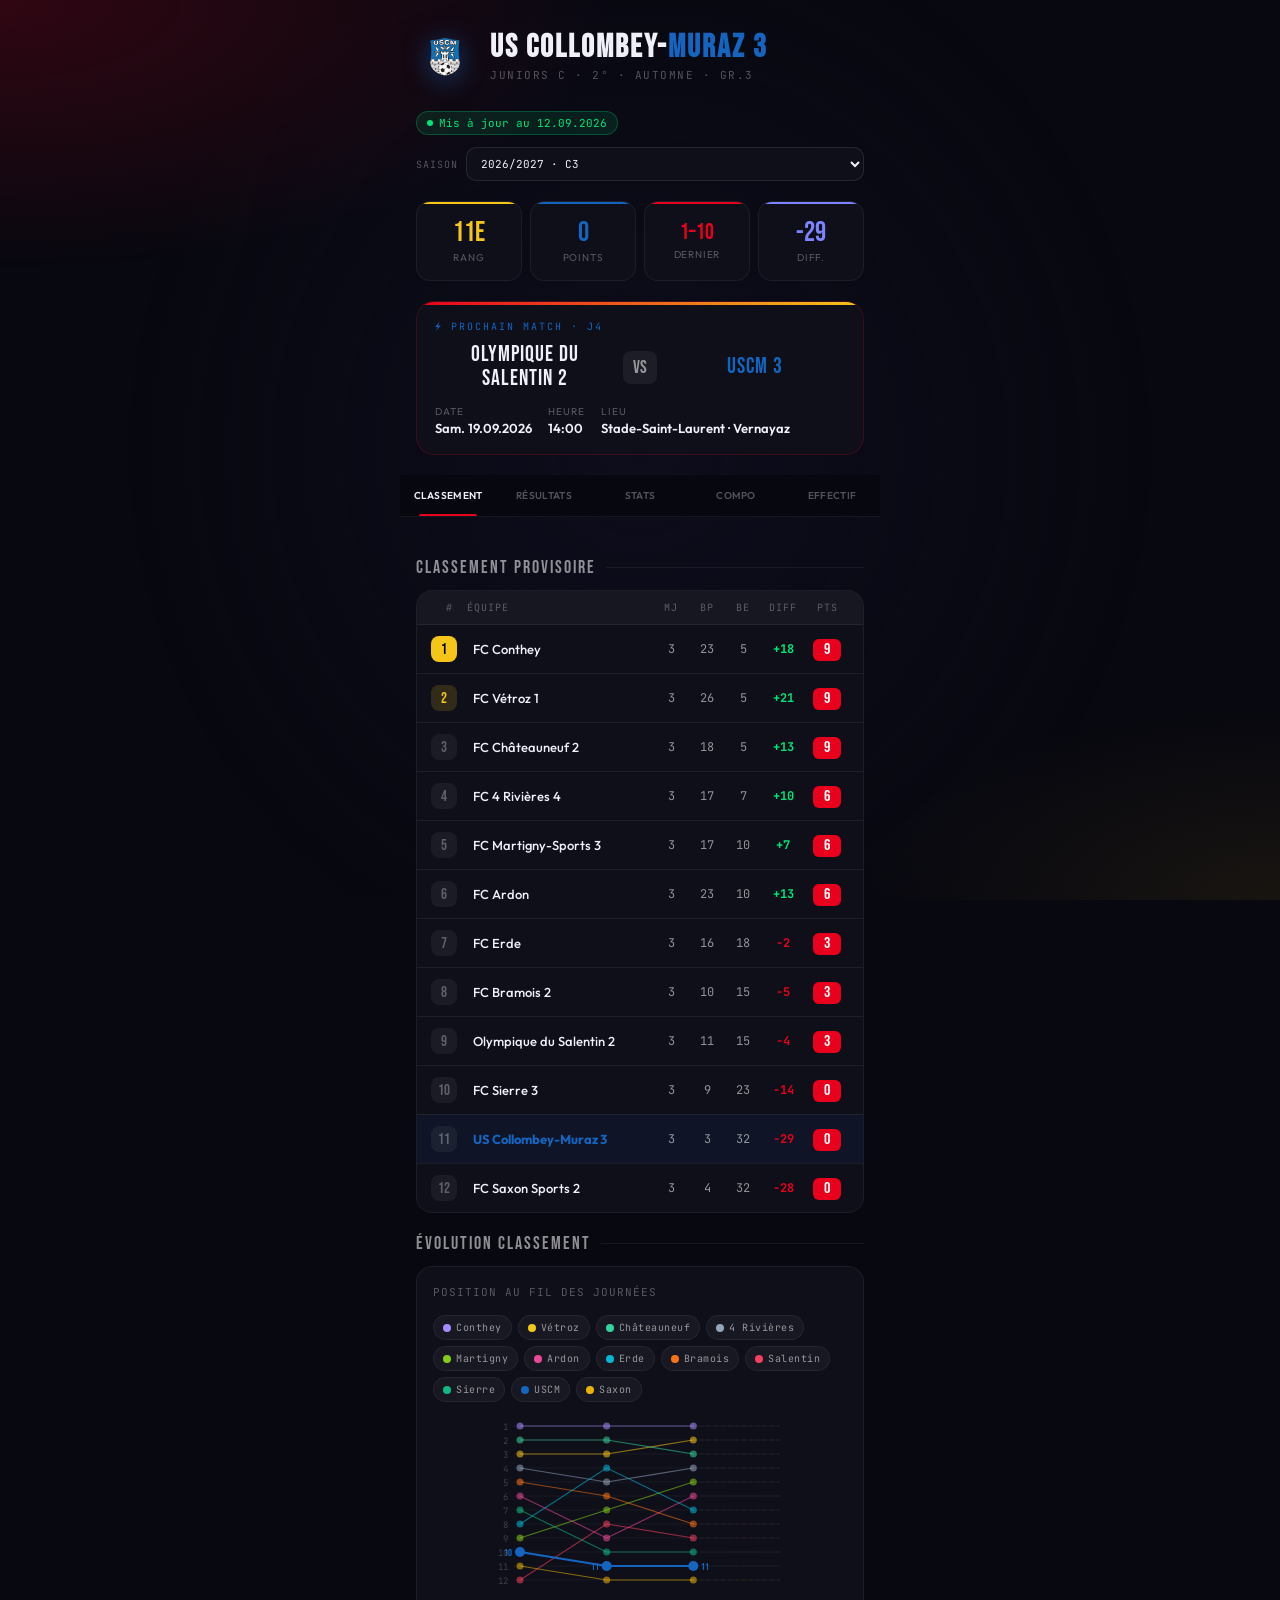
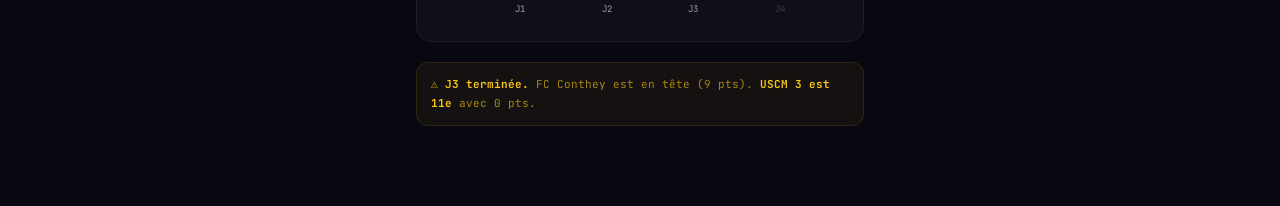
==== commit 6e82281e: "fix: restore original dashboard UI for C3" ====
--- a/index.html
+++ b/index.html
@@ -1,137 +1,2438 @@
 <!DOCTYPE html>
 <html lang="fr">
 <head>
-  <meta charset="UTF-8" />
-  <meta name="viewport" content="width=device-width, initial-scale=1, viewport-fit=cover" />
-  <meta name="theme-color" content="#090b12" />
-  <title>USCM — Suivi des saisons</title>
-  <link rel="preconnect" href="https://fonts.googleapis.com">
-  <link rel="preconnnect" href="https://fonts.gstatic.com" crossorigin>
-  <link href="https://fonts.googleapis.com/css2?family=Bebas+Neue&family=Outfit:wght@�M;500;600;700&family=JetBrains+Mono:wght@500;700&display=swap" rel="stylesheet">
-  <link rel="stylesheet" href="assets/styles.css" />
+<meta charset="UTF-8">
+<meta name="viewport" content="width=device-width, initial-scale=1.0, maximum-scale=1.0">
+<title>USCM C3 — Tableau de bord</title>
+<link href="https://fonts.googleapis.com/css2?family=Bebas+Neue&family=Outfit:wght@300;400;500;600;700&family=JetBrains+Mono:wght@400;700&display=swap" rel="stylesheet">
+<style>
+:root {
+  --red: #E8001D;
+  --red-dim: rgba(232,0,29,0.15);
+  --uscm: #1565C0;
+  --uscm-dim: rgba(21,101,192,0.15);
+  --uscm-glow: rgba(21,101,192,0.35);
+  --gold: #F5C518;
+  --green: #00E676;
+  --dark: #080810;
+  --card: #0F0F1A;
+  --card2: #14141F;
+  --border: rgba(255,255,255,0.06);
+  --border2: rgba(255,255,255,0.1);
+  --muted: rgba(255,255,255,0.3);
+  --muted2: rgba(255,255,255,0.55);
+  --white: #F0F0F8;
+}
+
+* { margin:0; padding:0; box-sizing:border-box; -webkit-tap-highlight-color: transparent; }
+
+html { scroll-behavior: smooth; }
+
+body {
+  background: var(--dark);
+  color: var(--white);
+  font-family: 'Outfit', sans-serif;
+  min-height: 100vh;
+  overflow-x: hidden;
+}
+
+/* ── NOISE + BG ── */
+body::before {
+  content: '';
+  position: fixed; inset: 0; z-index: 0;
+  background:
+    radial-gradient(ellipse 80% 50% at 0% 0%, rgba(232,0,29,0.18) 0%, transparent 60%),
+    radial-gradient(ellipse 60% 40% at 100% 100%, rgba(245,197,24,0.07) 0%, transparent 55%),
+    radial-gradient(ellipse 40% 60% at 50% 50%, rgba(14,14,30,0.9) 0%, transparent 100%);
+  pointer-events: none;
+}
+
+/* ── CONTAINER ── */
+.wrap {
+  max-width: 480px;
+  margin: 0 auto;
+  padding: 0 0 80px;
+  position: relative;
+  z-index: 1;
+}
+
+/* ── NAV TABS ── */
+.nav-tabs {
+  position: sticky; top: 0; z-index: 100;
+  background: rgba(8,8,16,0.92);
+  backdrop-filter: blur(20px);
+  border-bottom: 1px solid var(--border);
+  display: flex;
+  padding: 0;
+  gap: 0;
+  justify-content: space-evenly;
+}
+
+.tab-btn {
+  flex: 1;
+  background: none;
+  border: none;
+  color: var(--muted);
+  font-family: 'Outfit', sans-serif;
+  font-size: 10px;
+  font-weight: 600;
+  letter-spacing: 0.3px;
+  text-transform: uppercase;
+  padding: 14px 2px;
+  cursor: pointer;
+  position: relative;
+  transition: color 0.2s;
+  text-align: center;
+}
+
+.tab-btn.active { color: var(--white); }
+
+.tab-btn.active::after {
+  content: '';
+  position: absolute;
+  bottom: 0; left: 20%; right: 20%;
+  height: 2px;
+  background: var(--red);
+  border-radius: 2px 2px 0 0;
+}
+
+/* ── PANELS ── */
+.panel { display: none; padding: 20px 16px 0; }
+.panel.active { display: block; }
+
+/* ── HERO ── */
+.hero {
+  padding: 28px 16px 0;
+  animation: slideDown 0.5s ease both;
+}
+
+.hero-logo-img {
+  width: 58px; height: 58px;
+  object-fit: contain;
+  flex-shrink: 0;
+  filter: drop-shadow(0 4px 12px rgba(21,101,192,0.5));
+  animation: pulse-badge 3s ease-in-out infinite;
+}
+
+.hero-top {
+  display: flex;
+  align-items: center;
+  gap: 16px;
+  margin-bottom: 24px;
+}
+
+.club-badge {
+  width: 56px; height: 56px;
+  background: linear-gradient(135deg, var(--uscm), #0d47a1);
+  border-radius: 50%;
+  display: flex; align-items: center; justify-content: center;
+  font-family: 'Bebas Neue';
+  font-size: 14px;
+  letter-spacing: 0.5px;
+  text-align: center;
+  line-height: 1.2;
+  flex-shrink: 0;
+  box-shadow: 0 0 0 3px rgba(21,101,192,0.25), 0 8px 32px rgba(21,101,192,0.4);
+  animation: pulse-badge 3s ease-in-out infinite;
+}
+
+@keyframes pulse-badge {
+  0%, 100% { box-shadow: 0 0 0 3px rgba(21,101,192,0.25), 0 8px 32px rgba(21,101,192,0.4); }
+  50% { box-shadow: 0 0 0 6px rgba(21,101,192,0.1), 0 8px 40px rgba(21,101,192,0.5); }
+}
+
+.hero-title h1 {
+  font-family: 'Bebas Neue';
+  font-size: 32px;
+  letter-spacing: 2px;
+  line-height: 1;
+}
+.hero-title h1 em { color: var(--uscm); font-style: normal; }
+.hero-title p {
+  font-size: 11px;
+  color: var(--muted);
+  letter-spacing: 1.5px;
+  text-transform: uppercase;
+  margin-top: 4px;
+  font-family: 'JetBrains Mono';
+}
+
+/* ── LIVE BADGE ── */
+.live-chip {
+  display: inline-flex;
+  align-items: center;
+  gap: 6px;
+  background: rgba(0,230,118,0.1);
+  border: 1px solid rgba(0,230,118,0.25);
+  border-radius: 20px;
+  padding: 4px 10px;
+  font-size: 11px;
+  color: var(--green);
+  font-family: 'JetBrains Mono';
+  margin-bottom: 20px;
+}
+
+.live-dot {
+  width: 6px; height: 6px;
+  background: var(--green);
+  border-radius: 50%;
+  animation: blink 1.2s ease-in-out infinite;
+}
+
+@keyframes blink {
+  0%, 100% { opacity: 1; }
+  50% { opacity: 0.2; }
+}
+
+/* ── STAT PILLS ── */
+.stat-pills {
+  display: grid;
+  grid-template-columns: repeat(4, 1fr);
+  gap: 8px;
+  margin-bottom: 20px;
+}
+
+.pill {
+  background: var(--card);
+  border: 1px solid var(--border);
+  border-radius: 14px;
+  padding: 14px 8px;
+  text-align: center;
+  position: relative;
+  overflow: hidden;
+  opacity: 0;
+  transform: translateY(16px);
+  transition: opacity 0.4s ease, transform 0.4s ease;
+  display: flex;
+  flex-direction: column;
+  align-items: center;
+  justify-content: center;
+  min-height: 80px;
+}
+
+.pill.visible { opacity: 1; transform: translateY(0); }
+
+.pill::before {
+  content: '';
+  position: absolute;
+  top: 0; left: 0; right: 0;
+  height: 2px;
+}
+
+.pill.p-rank::before { background: var(--gold); }
+.pill.p-pts::before { background: var(--uscm); }
+.pill.p-score::before { background: var(--green); }
+.pill.p-score[style*="--red"]::before { background: var(--red); }
+.pill.p-score[style*="--gold"]::before { background: var(--gold); }
+.pill.p-diff::before { background: #7C83FF; }
+
+.pill-val {
+  font-family: 'Bebas Neue';
+  font-size: 28px;
+  line-height: 1;
+  display: block;
+}
+
+.pill.p-rank .pill-val { color: var(--gold); }
+.pill.p-pts .pill-val { color: var(--uscm); }
+.pill.p-score .pill-val { color: var(--green); font-size: 20px; }
+.pill.p-diff .pill-val { color: #7C83FF; }
+
+.pill-label {
+  font-size: 10px;
+  color: var(--muted);
+  text-transform: uppercase;
+  letter-spacing: 0.8px;
+  margin-top: 4px;
+  display: block;
+}
+
+/* ── NEXT MATCH CARD ── */
+.next-card {
+  background: var(--card);
+  border: 1px solid rgba(232,0,29,0.2);
+  border-radius: 18px;
+  padding: 18px;
+  margin-bottom: 20px;
+  position: relative;
+  overflow: hidden;
+  opacity: 0;
+  transform: translateY(20px);
+  transition: opacity 0.5s ease 0.2s, transform 0.5s ease 0.2s;
+}
+
+.next-card.visible { opacity: 1; transform: translateY(0); }
+
+.next-card::before {
+  content: '';
+  position: absolute;
+  top: 0; left: 0; right: 0;
+  height: 3px;
+  background: linear-gradient(90deg, var(--red), var(--gold), var(--red));
+  background-size: 200% 100%;
+  animation: shimmer 3s linear infinite;
+}
+
+@keyframes shimmer {
+  0% { background-position: 200% 0; }
+  100% { background-position: -200% 0; }
+}
+
+.next-label {
+  font-size: 10px;
+  color: var(--uscm);
+  letter-spacing: 2px;
+  text-transform: uppercase;
+  font-family: 'JetBrains Mono';
+  margin-bottom: 10px;
+}
+
+.next-vs {
+  display: flex;
+  align-items: center;
+  justify-content: space-between;
+  gap: 8px;
+  margin-bottom: 14px;
+}
+
+.next-team {
+  font-family: 'Bebas Neue';
+  font-size: 20px;
+  letter-spacing: 1px;
+  line-height: 1.1;
+  flex: 1;
+}
+
+.next-team.home { color: var(--uscm); font-size: 16px; white-space: nowrap; }
+
+.next-vs-badge {
+  background: rgba(255,255,255,0.06);
+  border-radius: 8px;
+  padding: 6px 10px;
+  font-family: 'Bebas Neue';
+  font-size: 18px;
+  color: var(--muted2);
+  flex-shrink: 0;
+}
+
+.next-meta {
+  display: flex;
+  gap: 16px;
+  flex-wrap: wrap;
+}
+
+.next-meta-item { display: flex; flex-direction: column; gap: 2px; }
+.next-meta-item span:first-child { font-size: 10px; color: var(--muted); text-transform: uppercase; letter-spacing: 1px; }
+.next-meta-item span:last-child { font-size: 13px; font-weight: 600; }
+
+/* ── SECTION HEADER ── */
+.sh {
+  display: flex;
+  align-items: center;
+  gap: 10px;
+  margin-bottom: 12px;
+  margin-top: 4px;
+}
+
+.sh-title {
+  font-family: 'Bebas Neue';
+  font-size: 18px;
+  letter-spacing: 2px;
+  color: var(--muted2);
+}
+
+.sh-line { flex: 1; height: 1px; background: var(--border); }
+
+/* ── CLASSEMENT TABLE ── */
+.rank-table {
+  background: var(--card);
+  border: 1px solid var(--border);
+  border-radius: 16px;
+  overflow: hidden;
+  margin-bottom: 20px;
+}
+
+.rank-table-head {
+  display: grid;
+  grid-template-columns: 36px 1fr 36px 36px 36px 44px 44px;
+  gap: 0;
+  padding: 10px 14px;
+  background: rgba(255,255,255,0.03);
+  border-bottom: 1px solid var(--border);
+}
+
+.rank-table-head span {
+  font-size: 10px;
+  font-family: 'JetBrains Mono';
+  color: var(--muted);
+  letter-spacing: 1px;
+  text-transform: uppercase;
+  text-align: center;
+}
+
+.rank-table-head span:nth-child(2) { text-align: left; }
+
+.rank-row {
+  display: grid;
+  grid-template-columns: 36px 1fr 36px 36px 36px 44px 44px;
+  align-items: center;
+  padding: 11px 14px;
+  border-top: 1px solid var(--border);
+  opacity: 0;
+  transform: translateX(-12px);
+  transition: opacity 0.35s ease, transform 0.35s ease, background 0.15s;
+}
+
+.rank-row:first-child { border-top: none; }
+.rank-row.visible { opacity: 1; transform: translateX(0); }
+.rank-row:hover { background: rgba(255,255,255,0.03); }
+.rank-row.uscm { background: rgba(21,101,192,0.07); }
+.rank-row.uscm:hover { background: rgba(21,101,192,0.1); }
+
+.rk-num {
+  width: 26px; height: 26px;
+  border-radius: 8px;
+  display: flex; align-items: center; justify-content: center;
+  font-family: 'Bebas Neue';
+  font-size: 15px;
+}
+
+.rk-1 { background: var(--gold); color: #000; }
+.rk-2 { background: rgba(245,197,24,0.15); color: var(--gold); }
+.rk-3 { background: rgba(21,101,192,0.2); color: var(--uscm); }
+.rk-n { background: rgba(255,255,255,0.05); color: var(--muted); }
+
+.rk-name { font-size: 13px; font-weight: 500; padding: 0 6px; }
+.rk-name.uscm-name { color: var(--uscm); font-weight: 700; white-space: nowrap; font-size: 13px; }
+
+.rk-num-cell {
+  font-size: 12px;
+  font-family: 'JetBrains Mono';
+  color: var(--muted2);
+  text-align: center;
+}
+
+.rk-diff {
+  font-size: 12px;
+  font-family: 'JetBrains Mono';
+  font-weight: 700;
+  text-align: center;
+}
+
+.rk-diff.pos { color: var(--green); }
+.rk-diff.neg { color: var(--red); }
+.rk-diff.zero { color: var(--muted); }
+
+.rk-pts {
+  text-align: center;
+}
+
+.pts-pill {
+  display: inline-flex;
+  align-items: center;
+  justify-content: center;
+  width: 28px; height: 22px;
+  border-radius: 6px;
+  font-family: 'Bebas Neue';
+  font-size: 16px;
+}
+
+.pts-pill.has { background: var(--red); color: #fff; }
+.pts-pill.zero { background: rgba(255,255,255,0.05); color: var(--muted); }
+
+/* ── RÉSULTATS ── */
+.results-list { display: flex; flex-direction: column; gap: 10px; margin-bottom: 20px; }
+
+.result-filter-btn {
+  flex: 1;
+  background: rgba(255,255,255,0.04);
+  border: 1px solid var(--border);
+  color: var(--muted);
+  font-family: 'JetBrains Mono';
+  font-size: 11px;
+  letter-spacing: 1px;
+  padding: 8px 10px;
+  border-radius: 8px;
+  cursor: pointer;
+  transition: all 0.15s;
+  text-transform: uppercase;
+}
+.result-filter-btn:hover { color: var(--white); border-color: rgba(21,101,192,0.4); }
+.result-filter-btn.active {
+  background: var(--uscm);
+  color: var(--white);
+  border-color: var(--uscm);
+}
+
+.result-card {
+  background: var(--card);
+  border: 1px solid var(--border);
+  border-radius: 14px;
+  padding: 14px 16px;
+  display: flex;
+  flex-direction: column;
+  align-items: stretch;
+  opacity: 0;
+  transform: translateY(16px);
+  transition: opacity 0.4s ease, transform 0.4s ease;
+  position: relative;
+  overflow: hidden;
+}
+
+/* Ligne principale (identique pour toutes les cartes) */
+.rc-main {
+  display: flex;
+  align-items: center;
+  gap: 12px;
+  width: 100%;
+}
+
+.result-card.rc-clickable { cursor: pointer; }
+
+.rc-score-block {
+  display: flex;
+  flex-direction: column;
+  align-items: flex-end;
+  gap: 4px;
+  min-width: 56px;
+}
+.rc-chevron {
+  flex-shrink: 0;
+  color: var(--muted);
+  font-size: 20px;
+  font-weight: 700;
+  transition: transform 0.25s ease;
+  align-self: center;
+}
+.result-card.rc-clickable.open .rc-chevron { transform: rotate(90deg); }
+.rc-periods {
+  max-height: 0;
+  overflow: hidden;
+  opacity: 0;
+  transition: max-height 0.3s ease, opacity 0.25s ease, margin 0.25s ease;
+  margin-top: 0;
+}
+.result-card.rc-clickable.open .rc-periods {
+  max-height: 160px;
+  opacity: 1;
+  margin-top: 14px;
+  padding-top: 14px;
+  border-top: 1px dashed var(--border);
+}
+
+.result-card.visible { opacity: 1; transform: translateY(0); }
+.result-card.win { border-left: 3px solid var(--green); }
+
+.result-card.win::after {
+  content: '';
+  position: absolute;
+  top: 0; left: 0; bottom: 0;
+  width: 100%;
+  background: linear-gradient(90deg, rgba(0,230,118,0.05), transparent 40%);
+  pointer-events: none;
+}
+
+.rc-date {
+  font-family: 'JetBrains Mono';
+  font-size: 10px;
+  color: var(--muted);
+  line-height: 1.5;
+  min-width: 44px;
+}
+
+.rc-teams { flex: 1; }
+.rc-teams .home { font-size: 13px; font-weight: 600; }
+.rc-teams .away { font-size: 13px; font-weight: 600; }
+.rc-teams .uscm-t { color: var(--uscm); }
+
+.rc-score {
+  font-family: 'Bebas Neue';
+  font-size: 26px;
+  letter-spacing: 1px;
+  min-width: 56px;
+  text-align: right;
+  line-height: 1;
+}
+
+.rc-score.win-score { color: var(--green); }
+
+.rc-badge {
+  font-size: 9px;
+  font-family: 'JetBrains Mono';
+  font-weight: 700;
+  padding: 3px 7px;
+  border-radius: 5px;
+  margin-top: 4px;
+  display: inline-block;
+}
+
+.badge-win { background: rgba(0,230,118,0.12); color: var(--green); }
+.badge-other { background: rgba(255,255,255,0.05); color: var(--muted); }
+.badge-other { background: rgba(255,255,255,0.05); color: var(--muted); }
+
+/* ── GRAPHIQUE ÉVOLUTION ── */
+.chart-wrap {
+  background: var(--card);
+  border: 1px solid var(--border);
+  border-radius: 16px;
+  padding: 18px 16px;
+  margin-bottom: 20px;
+  opacity: 0;
+  transition: opacity 0.6s ease 0.3s;
+}
+
+.chart-wrap.visible { opacity: 1; }
+.chart-team-chip {
+  display:flex; align-items:center; gap:5px;
+  padding:5px 9px;
+  background:rgba(255,255,255,0.04);
+  border:1px solid var(--border);
+  border-radius:14px;
+  cursor:pointer;
+  font-size:10px;
+  font-family:'JetBrains Mono';
+  color:var(--muted2);
+  letter-spacing:0.5px;
+  transition:all 0.15s;
+  user-select:none;
+}
+.chart-team-chip:hover { background:rgba(255,255,255,0.07); }
+.chart-team-chip.off { opacity:0.4; }
+.chart-team-chip.off .chart-team-dot { opacity:0.3; }
+.chart-team-dot { width:8px; height:8px; border-radius:50%; flex-shrink:0; }
+
+.chart-title {
+  font-size: 11px;
+  font-family: 'JetBrains Mono';
+  color: var(--muted);
+  letter-spacing: 1px;
+  text-transform: uppercase;
+  margin-bottom: 16px;
+}
+
+.chart-svg-wrap { width: 100%; overflow: hidden; }
+
+svg.rank-chart { width: 100%; height: 180px; overflow: visible; }
+
+.chart-legend {
+  display: flex;
+  flex-wrap: wrap;
+  gap: 10px;
+  margin-top: 14px;
+}
+
+.legend-item {
+  display: flex;
+  align-items: center;
+  gap: 6px;
+  font-size: 11px;
+  color: var(--muted2);
+}
+
+.legend-dot {
+  width: 8px; height: 8px;
+  border-radius: 50%;
+  flex-shrink: 0;
+}
+
+/* ── BUTEURS ── */
+.buteurs-list { display: flex; flex-direction: column; gap: 8px; margin-bottom: 20px; }
+
+.buteur-card {
+  background: var(--card);
+  border: 1px solid var(--border);
+  border-radius: 12px;
+  padding: 12px 14px;
+  display: flex;
+  align-items: center;
+  gap: 12px;
+  opacity: 0;
+  transform: translateX(16px);
+  transition: opacity 0.35s ease, transform 0.35s ease;
+}
+
+.buteur-card.visible { opacity: 1; transform: translateX(0); }
+
+.bt-rank {
+  font-family: 'Bebas Neue';
+  font-size: 22px;
+  min-width: 24px;
+  color: var(--muted);
+}
+
+.bt-rank.gold { color: var(--gold); }
+
+.bt-info { flex: 1; }
+.bt-name { font-size: 14px; font-weight: 600; }
+.bt-team { font-size: 11px; color: var(--muted); margin-top: 1px; }
+.bt-team.uscm-team { color: rgba(21,101,192,0.85); }
+
+.bt-goals-wrap { display: flex; align-items: center; gap: 8px; }
+
+.bt-num {
+  font-family: 'Bebas Neue';
+  font-size: 26px;
+  line-height: 1;
+  min-width: 20px;
+  text-align: right;
+}
+
+.bt-num.gold { color: var(--gold); }
+
+.bt-dots { display: flex; flex-direction: column; gap: 3px; }
+
+.bt-dot {
+  width: 6px; height: 6px;
+  border-radius: 50%;
+  background: var(--muted);
+  transition: background 0.2s;
+}
+
+.bt-dot.on { background: var(--red); }
+.bt-dot.on.gold-dot { background: var(--gold); }
+
+/* ── USCM ZOOM ── */
+.uscm-zoom {
+  background: linear-gradient(135deg, rgba(21,101,192,0.1), rgba(21,101,192,0.03));
+  border: 1px solid rgba(21,101,192,0.25);
+  border-radius: 16px;
+  padding: 18px;
+  margin-bottom: 20px;
+}
+
+.uscm-zoom-title {
+  font-family: 'Bebas Neue';
+  font-size: 18px;
+  letter-spacing: 2px;
+  color: var(--red);
+  margin-bottom: 14px;
+  display: flex;
+  align-items: center;
+  gap: 8px;
+}
+
+.uscm-chips { display: flex; flex-wrap: wrap; gap: 8px; }
+
+.uscm-chip {
+  background: rgba(255,255,255,0.05);
+  border: 1px solid var(--border2);
+  border-radius: 10px;
+  padding: 7px 12px;
+  font-size: 13px;
+  display: flex;
+  align-items: center;
+  gap: 6px;
+}
+
+.uscm-chip .goals-count {
+  font-family: 'Bebas Neue';
+  font-size: 20px;
+  color: var(--red);
+  line-height: 1;
+}
+
+.uscm-chip .goals-count.top { color: var(--gold); }
+
+/* ── NOTE ── */
+.note {
+  background: rgba(245,197,24,0.05);
+  border: 1px solid rgba(245,197,24,0.12);
+  border-radius: 12px;
+  padding: 12px 14px;
+  font-size: 11px;
+  font-family: 'JetBrains Mono';
+  color: rgba(245,197,24,0.65);
+  line-height: 1.7;
+}
+
+.note strong { color: var(--gold); }
+
+/* ── ANIMATIONS ── */
+@keyframes slideDown {
+  from { opacity: 0; transform: translateY(-20px); }
+  to { opacity: 1; transform: translateY(0); }
+}
+
+/* ── SCROLLBAR ── */
+::-webkit-scrollbar { width: 4px; }
+::-webkit-scrollbar-track { background: transparent; }
+::-webkit-scrollbar-thumb { background: rgba(255,255,255,0.1); border-radius: 4px; }
+
+/* MATCH SELECTOR */
+.match-selector{display:flex;gap:8px;margin-bottom:18px;overflow-x:auto;padding-bottom:4px;scrollbar-width:none}
+.match-selector::-webkit-scrollbar{display:none}
+.match-chip{flex-shrink:0;background:var(--card);border:1px solid var(--border);border-radius:20px;padding:7px 16px;font-size:12px;font-family:"JetBrains Mono";color:var(--muted2);cursor:pointer;transition:all .2s;white-space:nowrap}
+.match-chip.active{background:var(--uscm);border-color:var(--uscm);color:#fff}
+
+/* FFF HEADER */
+.fff-header{background:linear-gradient(135deg,rgba(21,101,192,0.22) 0%,rgba(14,14,40,0.97) 70%);border:1px solid rgba(21,101,192,0.25);border-radius:16px 16px 0 0;padding:14px 16px;display:flex;align-items:center;justify-content:space-between;gap:12px;position:relative;overflow:hidden}
+.fff-header::before{content:"";position:absolute;top:0;left:0;right:0;height:3px;background:linear-gradient(90deg,var(--uscm),var(--gold),var(--uscm));background-size:200%;animation:shimmer 3s linear infinite}
+.fff-header-left{flex:1}
+.fff-label{font-family:"Bebas Neue";font-size:11px;letter-spacing:3px;color:rgba(21,101,192,0.9);margin-bottom:2px}
+.fff-matchup{font-family:"Bebas Neue";font-size:18px;letter-spacing:1.5px;line-height:1.1;color:var(--white)}
+.fff-date-tag{font-size:10px;font-family:"JetBrains Mono";color:var(--muted);margin-top:3px}
+.fff-header-right{display:flex;align-items:center;gap:8px;flex-shrink:0}
+.fff-logo{width:44px;height:44px;object-fit:contain;filter:drop-shadow(0 2px 10px rgba(21,101,192,0.4))}
+.fff-score-logo { width:34px; height:34px; object-fit:contain; filter:drop-shadow(0 2px 6px rgba(0,0,0,0.5)); flex-shrink:0; }
+.fff-score-hero{font-family:"Bebas Neue";font-size:36px;letter-spacing:1px;line-height:1;text-align:center}
+.fff-away-s{color:var(--muted2)}
+.fff-dash{color:var(--muted);font-size:28px;margin:0 3px}
+.fff-score-win{color:var(--green)}
+
+/* PITCH */
+.fff-pitch{background:linear-gradient(180deg,#155228 0%,#1a6632 40%,#175e2c 100%);border-radius:0 0 16px 16px;border:1px solid rgba(255,255,255,0.07);border-top:none;padding:14px 8px 16px;position:relative;overflow:hidden;margin-bottom:10px}
+.fff-stripes{position:absolute;inset:0;background:repeating-linear-gradient(180deg,transparent 0px,transparent 44px,rgba(0,0,0,0.07) 44px,rgba(0,0,0,0.07) 88px);pointer-events:none;z-index:0}
+.fff-watermark{position:absolute;width:110px;height:110px;object-fit:contain;top:50%;left:50%;transform:translate(-50%,-50%);opacity:0.06;pointer-events:none;z-index:1}
+.fff-bot-penalty{width:62%;margin:4px auto 0;height:28px;border:1.5px solid rgba(255,255,255,0.15);border-bottom:none;border-radius:8px 8px 0 0;position:relative;z-index:2}
+.fff-bot-goal-area{width:50%;margin:0 auto;height:8px;border:1.5px solid rgba(255,255,255,0.25);border-top:none;border-radius:0 0 3px 3px;background:rgba(255,255,255,0.04);position:relative;z-index:2}
+.fff-formation{position:absolute;bottom:14px;right:12px;background:rgba(245,197,24,0.1);border:1px solid rgba(245,197,24,0.28);border-radius:8px;padding:5px 10px;font-size:9px;font-family:"JetBrains Mono";color:var(--gold);text-align:center;line-height:1.3;z-index:10;text-transform:uppercase;letter-spacing:1px}
+.fff-formation span{font-family:"Bebas Neue";font-size:18px;letter-spacing:2px;display:block}
+
+/* PLAYER ROWS */
+.fff-row{display:flex;justify-content:center;gap:0;position:relative;z-index:5;margin:10px 0}
+.fff-row-att{margin-top:12px;justify-content:center}
+.fff-row-gk{margin-bottom:8px;justify-content:center}
+
+.fff-star-badge {
+  position: absolute;
+  top: -6px; left: -6px;
+  min-width: 22px; height: 22px;
+  padding: 0 5px;
+  background: var(--gold);
+  border-radius: 11px;
+  display: flex; align-items: center; justify-content: center;
+  gap: 2px;
+  font-size: 10px;
+  color: #000;
+  font-weight: 900;
+  box-shadow: 0 2px 6px rgba(0,0,0,0.45);
+  z-index: 12;
+  line-height: 1;
+}
+.fff-star-badge.gold-star {
+  background: var(--gold);
+  color: #000;
+  min-width: 24px; height: 24px;
+  font-size: 11px;
+  top: -7px; left: -7px;
+}
+.fff-star-n { font-family: "JetBrains Mono"; font-size: 9px; font-weight: 700; }
+.gold-star .fff-star-n { font-size: 10px; }
+
+.fff-player{display:flex;flex-direction:column;align-items:center;gap:0;opacity:0;transform:translateY(18px) scale(0.9);animation:fffPop .5s cubic-bezier(0.34,1.56,0.64,1) forwards;flex:1;max-width:80px}
+@keyframes fffPop{to{opacity:1;transform:translateY(0) scale(1)}}
+.fff-player:active .fff-avatar{transform:scale(0.92)}
+
+.fff-avatar{width:56px;height:56px;border-radius:50%;position:relative;display:flex;align-items:center;justify-content:center;transition:transform .2s}
+.fff-row-att .fff-avatar,.fff-row-gk .fff-avatar{width:62px;height:62px}
+.fff-avatar-inner{width:100%;height:100%;border-radius:50%;display:flex;align-items:center;justify-content:center;font-size:20px;border:2px solid rgba(255,255,255,0.12)}
+.att-av .fff-avatar-inner{background:linear-gradient(145deg,#1a6fcc,#0d47a1);box-shadow:0 4px 14px rgba(21,101,192,0.45)}
+.mil-av .fff-avatar-inner{background:linear-gradient(145deg,#1a6fcc,#0d47a1);box-shadow:0 4px 14px rgba(21,101,192,0.45)}
+.def-av .fff-avatar-inner{background:linear-gradient(145deg,#1a6fcc,#0d47a1);box-shadow:0 4px 14px rgba(21,101,192,0.45)}
+.gk-av .fff-avatar-inner{background:linear-gradient(145deg,#1b8a3a,#0f5c24);box-shadow:0 4px 16px rgba(27,138,58,0.5)}
+
+.scorer .fff-avatar::after{content:"";position:absolute;inset:-4px;border-radius:50%;border:2px solid rgba(245,197,24,0.7);animation:fffRing 2s ease-in-out infinite}
+@keyframes fffRing{0%,100%{transform:scale(1);opacity:.6}50%{transform:scale(1.12);opacity:.1}}
+.scorer .fff-avatar-inner{border-color:rgba(245,197,24,0.5)}
+
+.gold-player .fff-avatar-inner{border-color:var(--gold)!important;box-shadow:0 0 22px rgba(245,197,24,0.45),0 4px 14px rgba(14,112,72,0.4)!important}
+.gold-player .fff-avatar::after{border-color:var(--gold);animation-duration:1.5s}
+
+.fff-nameplate{background:rgba(8,8,20,0.85);border-top:2px solid rgba(255,255,255,0.12);border-radius:0 0 6px 6px;padding:3px 6px;font-size:9px;font-weight:700;letter-spacing:.3px;text-transform:uppercase;white-space:nowrap;margin-top:-2px;text-align:center;color:#fff}
+.uscm-plate{border-top-color:var(--uscm);color:#fff}
+.gold-plate{border-top-color:var(--gold);color:var(--gold)}
+.gk-plate{border-top-color:#1b8a3a;color:#fff}
+.fff-disc-pos { font-family: 'JetBrains Mono'; font-size: 11px; font-weight: 800; color: rgba(255,255,255,0.85); letter-spacing: 0.5px; }
+.fff-gk-ring{position:absolute;inset:-4px;border-radius:50%;border:2px solid rgba(27,138,58,0.5);animation:fffRing 2.5s ease-in-out infinite}
+
+.fff-subs{background:var(--card);border:1px solid var(--border);border-radius:14px;padding:12px 14px;margin-bottom:8px}
+.fff-subs-title{font-size:10px;font-family:"JetBrains Mono";color:var(--muted);text-transform:uppercase;letter-spacing:1.5px;margin-bottom:10px;display:flex;align-items:center;gap:6px}
+.fff-subs-row{display:flex;flex-wrap:wrap;gap:8px}
+.fff-sub{display:flex;align-items:center;gap:8px;background:rgba(21,101,192,0.06);border:1px solid rgba(21,101,192,0.25);border-radius:10px;padding:8px 12px}
+.scorer-sub{border-color:rgba(245,197,24,0.4);background:rgba(245,197,24,0.06)}
+.fff-sub-name{font-size:13px;font-weight:600;white-space:nowrap}
+.fff-sub-pos{flex-shrink:0;font-size:9px;font-family:'JetBrains Mono';color:var(--muted);background:rgba(255,255,255,0.06);padding:2px 6px;border-radius:5px;letter-spacing:0.5px}
+.fff-sub-goal{flex-shrink:0;display:flex;align-items:center;gap:3px;font-size:12px;color:#000;background:var(--gold);font-family:"JetBrains Mono";font-weight:800;padding:2px 8px;border-radius:10px}
+.fff-sub-goal-star{font-size:10px}
+
+/* ══ EFFECTIF ══ */
+.eff-wrap { background: var(--card); border: 1px solid var(--border); border-radius: 16px; overflow: hidden; margin-bottom: 20px; }
+.eff-header { display: flex; justify-content: space-between; align-items: center; padding: 12px 16px; background: rgba(21,101,192,0.08); border-bottom: 1px solid var(--border); }
+.eff-count { font-family: 'Bebas Neue'; font-size: 18px; letter-spacing: 1px; color: var(--uscm); }
+.eff-season { font-size: 11px; font-family: 'JetBrains Mono'; color: var(--muted); }
+.eff-row { display: flex; align-items: center; gap: 14px; padding: 12px 16px; border-top: 1px solid var(--border); transition: background 0.15s; }
+.eff-row:first-of-type { border-top: none; }
+.eff-row:hover { background: rgba(255,255,255,0.03); }
+.eff-avatar { width: 38px; height: 38px; border-radius: 50%; background: linear-gradient(145deg, #1a6fcc, #0d47a1); border: 1.5px solid rgba(21,101,192,0.4); display: flex; align-items: center; justify-content: center; font-family: 'Bebas Neue'; font-size: 17px; color: rgba(255,255,255,0.85); flex-shrink: 0; }
+.eff-info { flex: 1; }
+.eff-name { font-size: 14px; font-weight: 600; margin-bottom: 2px; }
+.eff-prenom { color: var(--white); }
+.eff-nom { color: var(--muted2); font-weight: 400; }
+.eff-meta { font-size: 11px; font-family: 'JetBrains Mono'; color: var(--muted); }
+.eff-coaches-bar { padding: 8px 16px; background: rgba(255,255,255,0.03); border-top: 1px solid var(--border); }
+.eff-coaches-label { font-size: 10px; font-family: "JetBrains Mono"; color: var(--muted); text-transform: uppercase; letter-spacing: 1.5px; }
+.coach-av { background: linear-gradient(145deg, #2d6a2d, #1a4a1a) !important; }
+
+@keyframes growBar{from{width:0}}
+
+</style>
 </head>
 <body>
-  <main class="app-shell">
-    <header class="topbar">
+
+<div class="wrap">
+
+  <!-- HERO -->
+  <div class="hero">
+    <div class="hero-top">
+      <img src="[data-uri]" class="hero-logo-img" alt="USCM"/>
+      <div class="hero-title">
+        <h1>US Collombey-<em>Muraz 3</em></h1>
+        <p>Juniors C · 2° · Automne · Gr.3</p>
+      </div>
+    </div>
+    <div class="live-chip" id="live-chip">
+      <span class="live-dot"></span>
+      Mis à jour au —
+    </div>
+    <div style="display:flex;align-items:center;gap:8px;margin:-8px 0 20px">
+      <span style="font-size:10px;color:var(--muted);font-family:'JetBrains Mono';letter-spacing:1px;text-transform:uppercase">Saison</span>
+      <select aria-label="Choisir la saison" onchange="if(this.value) location.href=this.value" style="flex:1;background:var(--card);color:var(--white);border:1px solid var(--border2);border-radius:10px;padding:8px 10px;font-family:'JetBrains Mono';font-size:11px;outline:none">
+        <option value="" selected>2026/2027 · C3</option>
+        <option value="archive/2025-2026-d2/index.html">2025/2026 · D2 · archive</option>
+      </select>
+    </div>
+
+    <!-- STAT PILLS -->
+    <div class="stat-pills" id="stat-pills"></div>
+
+    <!-- NEXT MATCH -->
+<div id="next-match-container"></div>
+  </div>
+
+  <!-- TABS -->
+  <div class="nav-tabs">
+    <button class="tab-btn active" onclick="showTab('classement', this)">Classement</button>
+    <button class="tab-btn" onclick="showTab('resultats', this)">Résultats</button>
+    <button class="tab-btn" onclick="showTab('buteurs', this)">Stats</button>
+    <button class="tab-btn" onclick="showTab('compo', this)">Compo</button>
+    <button class="tab-btn" onclick="showTab('contingent', this)">Effectif</button>
+  </div>
+
+  <!-- ═══════════ TAB: CLASSEMENT ═══════════ -->
+  <div class="panel active" id="tab-classement">
+
+    <div class="sh" style="margin-top:20px"><span class="sh-title">Classement provisoire</span><span class="sh-line"></span></div>
+
+    <div class="rank-table">
+      <div class="rank-table-head">
+        <span>#</span><span>Équipe</span><span class="num">MJ</span><span class="num">BP</span><span class="num">BE</span><span class="num">Diff</span><span class="num">Pts</span>
+      </div>
+      <!-- rows -->
+      <div id="rank-body"></div>
+
+    </div>
+
+    <!-- GRAPHIQUE ÉVOLUTION -->
+    <div class="sh"><span class="sh-title">Évolution classement</span><span class="sh-line"></span></div>
+
+    <div class="chart-wrap" id="chartWrap">
+      <div class="chart-title">Position au fil des journées</div>
+      <div id="chart-filter" style="display:flex;flex-wrap:wrap;gap:6px;margin-bottom:12px"></div>
+      <div class="chart-svg-wrap">
+        <svg class="rank-chart" viewBox="0 0 340 205" id="rankSvg" style="height:205px">
+        </svg>
+      </div>
+    </div>
+
+    <div id="rank-note" class="note"></div>
+  </div>
+
+  <!-- ═══════════ TAB: RÉSULTATS ═══════════ -->
+  <div class="panel" id="tab-resultats">
+    <div class="result-filter" id="result-filter" style="display:flex;gap:6px;margin-top:16px;margin-bottom:4px">
+      <button class="result-filter-btn active" data-filter="all" onclick="setResultFilter('all')">Tous</button>
+      <button class="result-filter-btn" data-filter="uscm" onclick="setResultFilter('uscm')">USCM 3</button>
+      <button class="result-filter-btn" data-filter="others" onclick="setResultFilter('others')">Adversaires</button>
+    </div>
+    <div id="results-container"></div>
+  </div>
+
+  
+  <!-- ═══════════ TAB: STATS (Buteurs + Stats + PD + CS) ═══════════ -->
+  <div class="panel" id="tab-buteurs">
+
+    <div class="sh" style="margin-top:20px"><span class="sh-title">Buteurs USCM 3</span><span class="sh-line"></span></div>
+    <div class="uscm-zoom" style="margin-bottom:20px;padding:14px">
+      <div id="buteurs-container"></div>
+    </div>
+
+    <div class="sh"><span class="sh-title">Passes décisives</span><span class="sh-line"></span></div>
+    <div class="uscm-zoom" style="margin-bottom:20px;padding:14px">
+      <div id="assists-container"></div>
+    </div>
+
+    <div class="sh"><span class="sh-title">Clean sheet</span><span class="sh-line"></span></div>
+    <div class="uscm-zoom" style="margin-bottom:20px;padding:14px">
+      <div id="cleansheet-container"></div>
+    </div>
+
+    <div class="sh"><span class="sh-title">Statistiques équipe</span><span class="sh-line"></span></div>
+    <div class="uscm-zoom" style="margin-bottom:20px;padding:14px">
+      <div id="teamstats-container"></div>
+    </div>
+
+    <div class="sh"><span class="sh-title">Répartition buts USCM</span><span class="sh-line"></span></div>
+    <div class="uscm-zoom" style="margin-bottom:20px;padding:18px">
+      <div id="repartition-container"></div>
+    </div>
+
+    <div class="sh"><span class="sh-title">Répartition passes décisives USCM</span><span class="sh-line"></span></div>
+    <div class="uscm-zoom" style="margin-bottom:20px;padding:18px">
+      <div id="repartition-assists-container"></div>
+    </div>
+
+    <div class="sh"><span class="sh-title">Matchs joués USCM</span><span class="sh-line"></span></div>
+    <div class="uscm-zoom" style="margin-bottom:20px;padding:18px">
+      <div id="matches-played-container"></div>
+    </div>
+
+    <div class="sh"><span class="sh-title">Buts par mi-temps USCM</span><span class="sh-line"></span></div>
+    <div class="uscm-zoom" style="margin-bottom:20px;padding:18px">
+      <div id="periods-stats-container"></div>
+    </div>
+
+  </div>
+
+  <!-- ═══════════ TAB: COMPO ═══════════ -->
+  <div class="panel" id="tab-compo">
+    <div style="margin-top:20px"></div>
+    <div class="match-selector" id="match-chips">
+        <!-- Generated dynamically by renderMatchChips() -->
+    </div>
+    <div id="lineups-container"></div>
+  </div>
+
+  <!-- ═══════════ TAB: EFFECTIF ═══════════ -->
+  <div class="panel" id="tab-contingent">
+    <div style="margin-top:20px"></div>
+    <div class="sh"><span class="sh-title">Effectif 2026/2027</span><span class="sh-line"></span></div>
+    <div id="roster-container"></div>
+  </div>
+
+<style>
+/* ── EFFECTIF PAR POSTE ── */
+.pos-section-bar { padding: 8px 16px; border-bottom: 1px solid var(--border); border-top: 1px solid var(--border); }
+.pos-group-header {
+  padding: 7px 16px;
+  font-size: 10px;
+  font-family: 'JetBrains Mono';
+  color: var(--uscm);
+  text-transform: uppercase;
+  letter-spacing: 1.5px;
+  background: rgba(21,101,192,0.07);
+  border-top: 1px solid var(--border);
+  border-bottom: 1px solid var(--border);
+}
+.pos-player-card {
+  cursor: pointer;
+  border-bottom: 1px solid var(--border);
+  transition: background 0.15s;
+}
+.pos-player-card:first-of-type { border-top: none; }
+.pos-player-card:hover { background: rgba(255,255,255,0.03); }
+.pos-player-row {
+  display: flex;
+  align-items: center;
+  gap: 14px;
+  padding: 12px 16px;
+}
+.pos-player-row .eff-info { flex: 1; }
+.pos-chevron {
+  font-size: 22px;
+  color: var(--muted);
+  transition: transform 0.22s ease;
+  line-height: 1;
+  flex-shrink: 0;
+  padding-left: 6px;
+}
+.pos-player-card.open .pos-chevron { transform: rotate(90deg); color: var(--uscm); }
+.pos-player-detail {
+  max-height: 0;
+  overflow: hidden;
+  transition: max-height 0.25s ease, padding 0.22s ease;
+  padding: 0 16px 0 68px;
+}
+.pos-player-card.open .pos-player-detail {
+  max-height: 500px;
+  padding: 4px 16px 14px 68px;
+}
+.pos-detail-line {
+  display: flex;
+  justify-content: space-between;
+  align-items: center;
+  padding: 6px 0;
+  border-bottom: 1px solid var(--border);
+}
+.pos-detail-line:last-child { border-bottom: none; }
+.pos-dl { font-size: 11px; font-family: 'JetBrains Mono'; color: var(--muted); }
+.pos-dv { font-size: 12px; font-weight: 600; color: var(--uscm); }
+
+@keyframes growBar {
+  from { width: 0; }
+}
+</style>
+
+<script>
+// ── TABS
+function showTab(id,btn){
+  document.querySelectorAll(".panel").forEach(p=>p.classList.remove("active"));
+  document.querySelectorAll(".tab-btn").forEach(b=>b.classList.remove("active"));
+  document.getElementById("tab-"+id).classList.add("active");
+  btn.classList.add("active");
+  triggerAnimations();
+}
+
+function togglePlayer(el) {
+  el.classList.toggle('open');
+}
+function selectMatch(j, el){
+  document.querySelectorAll(".match-chip").forEach(c => c.classList.remove("active"));
+  if (el) el.classList.add("active");
+  Object.keys(LINEUPS).forEach(jKey => {
+    const node = document.getElementById(`compo-j${jKey}`);
+    if (node) node.style.display = (parseInt(jKey) === j) ? "block" : "none";
+  });
+  document.querySelectorAll(`#compo-j${j} .fff-player`).forEach(c => {
+    c.style.animation = "none";
+    void c.offsetHeight;
+    c.style.animation = "";
+  });
+}
+function triggerAnimations(){
+  setTimeout(()=>{
+    document.querySelectorAll(".rank-row,.result-card,.buteur-card,.pill,.next-card,.chart-wrap").forEach(el=>el.classList.add("visible"));
+  },60);
+}
+window.addEventListener("DOMContentLoaded",()=>{triggerAnimations();});
+</script>
+
+<script>
+
+// ═══════════════════════════════════════════════════════
+//  POSITIONS — référence unique pour tous les postes
+// ═══════════════════════════════════════════════════════
+const POSITIONS = {
+  'G':   {cat:'gk',  label:'Gardien',          short:'G'},
+  'DG':  {cat:'def', label:'Défenseur gauche', short:'DG'},
+  'DC':  {cat:'def', label:'Défenseur central',short:'DC'},
+  'DD':  {cat:'def', label:'Défenseur droit',  short:'DD'},
+  'MG':  {cat:'mil', label:'Milieu gauche',    short:'MG'},
+  'MC':  {cat:'mil', label:'Milieu central',   short:'MC'},
+  'MCG': {cat:'mil', label:'Milieu central gauche',  short:'MCG'},
+  'MCD': {cat:'mil', label:'Milieu central droit',   short:'MCD'},
+  'MD':  {cat:'mil', label:'Milieu droit',     short:'MD'},
+  'BU':  {cat:'att', label:'Attaquant de pointe', short:'BU'},
+  'ATG': {cat:'att', label:'Attaquant gauche',  short:'ATG'},
+  'ATD': {cat:'att', label:'Attaquant droit',   short:'ATD'},
+};
+const posCat = (pos) => (POSITIONS[pos] || {}).cat || 'mil';
+
+// ═══════════════════════════════════════════════════════
+//  DONNÉES — ajouter un résultat ici suffit à tout MAJ
+// ═══════════════════════════════════════════════════════
+const TEAMS = [
+  {id:'con', name:'FC Conthey',                    color:'#a78bfa', uscm:false, fp:0.0},
+  {id:'vet', name:'FC Vétroz 1',                   color:'#F5C518', uscm:false, fp:0.3},
+  {id:'cha', name:'FC Châteauneuf 2',              color:'#34d399', uscm:false, fp:0.3},
+  {id:'riv', name:'FC 4 Rivières 4',               color:'#94a3b8', uscm:false, fp:0.3},
+  {id:'mar', name:'FC Martigny-Sports 3',          color:'#84cc16', uscm:false, fp:0.3},
+  {id:'ard', name:'FC Ardon',                      color:'#ec4899', uscm:false, fp:2.0},
+  {id:'erd', name:'FC Erde',                       color:'#06b6d4', uscm:false, fp:0.0},
+  {id:'bra', name:'FC Bramois 2',                  color:'#f97316', uscm:false, fp:0.3},
+  {id:'sal', name:'Olympique du Salentin 2',       color:'#f43f5e', uscm:false, fp:1.0},
+  {id:'sie', name:'FC Sierre 3',                   color:'#10b981', uscm:false, fp:0.0},
+  {id:'uscm',name:'US Collombey-Muraz 3',          color:'#1565C0', uscm:true,  fp:0.3},
+  {id:'sax', name:'FC Saxon Sports 2',             color:'#eab308', uscm:false, fp:0.7},
+];
+
+// [journée, domicile, extérieur, buts_dom, buts_ext]
+const RESULTS = [
+  {j:1, home:'uscm', away:'con', hg:0, ag:9, date:'29.08.2026'},
+  {j:1, home:'bra', away:'sal', hg:4, ag:3, date:'30.08.2026'},
+  {j:1, home:'cha', away:'erd', hg:9, ag:1, date:'29.08.2026'},
+  {j:1, home:'ard', away:'sax', hg:11, ag:1, date:'29.08.2026'},
+  {j:1, home:'vet', away:'mar', hg:7, ag:1, date:'29.08.2026'},
+  {j:1, home:'sie', away:'riv', hg:2, ag:4, date:'16.09.2026'},
+
+  {j:2, home:'riv', away:'cha', hg:3, ag:4, date:'05.09.2026'},
+  {j:2, home:'mar', away:'bra', hg:4, ag:2, date:'05.09.2026'},
+  {j:2, home:'sal', away:'sie', hg:7, ag:6, date:'05.09.2026'},
+  {j:2, home:'sax', away:'con', hg:3, ag:7, date:'05.09.2026'},
+  {j:2, home:'ard', away:'vet', hg:4, ag:5, date:'05.09.2026'},
+  {j:2, home:'erd', away:'uscm', hg:13, ag:2, date:'05.09.2026'},
+
+  {j:3, home:'cha', away:'sal', hg:5, ag:1, date:'12.09.2026'},
+  {j:3, home:'sie', away:'mar', hg:1, ag:12, date:'12.09.2026'},
+  {j:3, home:'uscm', away:'riv', hg:1, ag:10, date:'12.09.2026'},
+  {j:3, home:'bra', away:'ard', hg:4, ag:8, date:'12.09.2026'},
+  {j:3, home:'vet', away:'sax', hg:14, ag:0, date:'12.09.2026'},
+  {j:3, home:'con', away:'erd', hg:7, ag:2, date:'12.09.2026'},
+];
+
+// {j, home, away, date, time, venue, status: 'reporté'|'upcoming'}
+const FIXTURES = [
+  {j:4, home:'sal', away:'uscm', date:'19.09.2026', time:'14:00', venue:'Stade-Saint-Laurent · Vernayaz', status:'upcoming'},
+];
+
+// [journée, joueur, passes décisives]
+const ASSISTS = [
+  // À compléter au fil de la saison 2026/2027.
+];
+
+const LAST_J_PLAYED = Math.max(...RESULTS.map(r => r.j));
+const NEXT_J = LAST_J_PLAYED + 1;
+
+// [journée, joueur, buts] — ajouter une ligne après chaque match
+const SCORERS = [
+  // À compléter au fil de la saison 2026/2027.
+];
+
+const PLAYER_COLORS = {
+  'Francesco':'#F5C518','Leandro':'#1565C0','Alexis':'#a78bfa','Afonso':'#34d399',
+  'Kaua':'#94a3b8','Loris':'#ec4899','Ivan':'#f97316','Jonathan':'#06b6d4',
+  'Téo':'#10b981','David':'#eab308','Marco':'#f43f5e'
+};
+
+// Days ago from DD.MM.YYYY string vs today
+function daysAgo(dStr) {
+  if (!dStr) return null;
+  const [d, m, y] = dStr.split('.').map(Number);
+  const date = new Date(y, m-1, d);
+  const today = new Date();
+  today.setHours(0,0,0,0);
+  date.setHours(0,0,0,0);
+  return Math.floor((today - date) / (1000*60*60*24));
+}
+
+// ═══════════════════════════════════════════════════════
+//  CALCUL DU CLASSEMENT
+// ═══════════════════════════════════════════════════════
+function computeStandings(maxJ) {
+  const stats = {};
+  TEAMS.forEach(t => stats[t.id] = {mj:0, pts:0, bp:0, be:0});
+  RESULTS.forEach(({j,home,away,hg,ag}) => {
+    if (j > maxJ) return;
+    const h = home, a = away;
+    stats[h].mj++; stats[h].bp+=hg; stats[h].be+=ag;
+    stats[a].mj++; stats[a].bp+=ag; stats[a].be+=hg;
+    if      (hg > ag) { stats[h].pts+=3; }
+    else if (hg === ag){ stats[h].pts+=1; stats[a].pts+=1; }
+    else               { stats[a].pts+=3; }
+  });
+  return TEAMS.map(t => ({
+    ...t, ...stats[t.id], diff: stats[t.id].bp - stats[t.id].be
+  })).sort((a,b) => b.pts-a.pts || (a.fp ?? 99)-(b.fp ?? 99) || b.diff-a.diff || b.bp-a.bp || a.name.localeCompare(b.name));
+}
+
+// ═══════════════════════════════════════════════════════
+//  RENDU CLASSEMENT
+// ═══════════════════════════════════════════════════════
+function renderStandings() {
+  const s = computeStandings(LAST_J_PLAYED);
+  const delays = TEAMS.map((_,i)=>(i*0.05).toFixed(2));
+  const rankClass = (i) => i===0?'rk-1':i===1?'rk-2':'rk-n';
+  const diffClass = (d) => d>0?'pos':d<0?'neg':'zero';
+  const diffStr   = (d) => d>0?'+'+d:d;
+
+  const html = s.map((t,i) => `
+    <div class="rank-row${t.uscm?' uscm':''} visible" style="transition-delay:${delays[i]}s;">
+      <div class="rk-num ${rankClass(i)}">${i+1}</div>
+      <div class="rk-name${t.uscm?' uscm-name':''}">${t.name}</div>
+      <div class="rk-num-cell">${t.mj}</div>
+      <div class="rk-num-cell">${t.bp}</div>
+      <div class="rk-num-cell">${t.be}</div>
+      <div class="rk-diff ${diffClass(t.diff)}">${diffStr(t.diff)}</div>
+      <div class="rk-pts"><span class="pts-pill has">${t.pts}</span></div>
+    </div>`).join('');
+
+  document.getElementById('rank-body').innerHTML = html;
+
+  // Note
+  const uscmRow = s.find(t=>t.uscm);
+  const uscmRank = s.indexOf(uscmRow)+1;
+  const note = `⚠ <strong>J${LAST_J_PLAYED} terminée.</strong> ${s[0].name} est en tête (${s[0].pts} pts). <strong>USCM 3 est ${uscmRank}e</strong> avec ${uscmRow.pts} pt${uscmRow.pts===1?'':'s'}.`;
+  document.getElementById('rank-note').innerHTML = note;
+}
+
+// ═══════════════════════════════════════════════════════
+//  RENDU GRAPHIQUE ÉVOLUTION
+// ═══════════════════════════════════════════════════════
+// State: which teams are currently visible on the chart
+const ChartFilter = {
+  visible: new Set(TEAMS.map(t => t.id)),  // all visible by default
+  toggle(id) {
+    if (this.visible.has(id)) {
+      // Don't allow hiding the last one
+      if (this.visible.size > 1) this.visible.delete(id);
+    } else {
+      this.visible.add(id);
+    }
+    renderChart();
+    renderChartFilter();
+  },
+  showOnly(id) {
+    this.visible.clear();
+    this.visible.add(id);
+    renderChart();
+    renderChartFilter();
+  },
+  showAll() {
+    this.visible = new Set(TEAMS.map(t => t.id));
+    renderChart();
+    renderChartFilter();
+  },
+};
+
+function renderChartFilter() {
+  const c = document.getElementById('chart-filter');
+  if (!c) return;
+  const allVisible = ChartFilter.visible.size === TEAMS.length;
+  const shortNames = {
+    uscm:'USCM', con:'Conthey', vet:'Vétroz', cha:'Châteauneuf', riv:'4 Rivières',
+    mar:'Martigny', ard:'Ardon', erd:'Erde', bra:'Bramois', sal:'Salentin',
+    sie:'Sierre', sax:'Saxon'
+  };
+  let html = TEAMS.map(t => {
+    const on = ChartFilter.visible.has(t.id);
+    return `<div class="chart-team-chip${on ? '' : ' off'}" onclick="ChartFilter.toggle('${t.id}')">
+      <div class="chart-team-dot" style="background:${t.color}"></div>${shortNames[t.id] || t.id}
+    </div>`;
+  }).join('');
+  if (!allVisible) {
+    html += `<div class="chart-team-chip" onclick="ChartFilter.showAll()" style="border-style:dashed">↺ Tout</div>`;
+  }
+  c.innerHTML = html;
+}
+
+function renderChart() {
+  // Axe X dynamique : réparti entre 50 et 310 selon le nombre de journées
+  // (+1 colonne pour la projection en pointillé si la saison n'est pas finie)
+  const hasNext = !!FIXTURES.filter(f => f.status === 'upcoming').length;
+  const lastCol = hasNext ? NEXT_J : LAST_J_PLAYED;
+  const xMin = 50, xMax = 310;
+  const xJ = {};
+  for (let j = 1; j <= lastCol; j++) {
+    xJ[j] = lastCol === 1 ? xMin : xMin + (xMax - xMin) * (j - 1) / (lastCol - 1);
+  }
+  const yR  = (rank) => 12 + (rank-1)*(TEAMS.length > 10 ? 14 : 18);
+
+  // Compute rank after each journée
+  const journees = Array.from({length: LAST_J_PLAYED}, (_, i) => i + 1);
+  const ranksByJ = {};
+  journees.forEach(j => {
+    const s = computeStandings(j);
+    ranksByJ[j] = {};
+    s.forEach((t,i) => ranksByJ[j][t.id] = i+1);
+  });
+
+  let svgContent = '';
+
+  // Grid lines
+  for(let r=1;r<=TEAMS.length;r++) {
+    const y = yR(r);
+    svgContent += `<line x1="44" y1="${y}" x2="310" y2="${y}" stroke="rgba(255,255,255,0.04)" stroke-width="1"/>`;
+  }
+  // Rank labels
+  for(let r=1;r<=TEAMS.length;r++) {
+    svgContent += `<text x="38" y="${yR(r)+4}" fill="rgba(255,255,255,0.2)" font-size="9" font-family="JetBrains Mono" text-anchor="end">${r}</text>`;
+  }
+  // J labels — toutes les colonnes affichées (dynamique)
+  Object.keys(xJ).forEach(jStr => {
+    const j = parseInt(jStr);
+    const opacity = j <= LAST_J_PLAYED ? '0.6' : '0.2';
+    svgContent += `<text x="${xJ[j]}" y="198" fill="rgba(255,255,255,${opacity})" font-size="9" font-family="JetBrains Mono" text-anchor="middle">J${j}</text>`;
+  });
+
+  // Draw lines per team — toutes les journées 1→LAST_J_PLAYED pour chaque équipe
+  TEAMS.forEach(t => {
+    if (!ChartFilter.visible.has(t.id)) return;
+    const sw    = t.uscm ? '2' : '1.2';
+    const op    = t.uscm ? '1' : '0.55';
+    const lastY = yR(ranksByJ[LAST_J_PLAYED][t.id]);
+    const nextX = xJ[NEXT_J];
+
+    // Solid path through ALL journées (every team gets a position even if they didn't play)
+    const pts = journees.map(j => `${xJ[j]},${yR(ranksByJ[j][t.id])}`);
+    svgContent += `<path d="M${pts.join(' L')}" stroke="${t.color}" stroke-width="${sw}" fill="none" stroke-linecap="round" stroke-linejoin="round" opacity="${op}"/>`;
+
+    // Dashed projection from last journée to next
+    if (nextX !== undefined) {
+      svgContent += `<path d="M${xJ[LAST_J_PLAYED]},${lastY} L${nextX},${lastY}" stroke="${t.color}" stroke-width="0.8" fill="none" stroke-dasharray="3,4" opacity="0.12"/>`;
+    }
+
+    // Circles at every journée
+    journees.forEach(j => {
+      const cx = xJ[j], cy = yR(ranksByJ[j][t.id]);
+      const r  = t.uscm ? '5' : '3.5';
+      svgContent += `<circle cx="${cx}" cy="${cy}" r="${r}" fill="${t.color}" opacity="${op}"/>`;
+    });
+
+    // USCM rank labels at each journée
+    if (t.uscm) {
+      journees.forEach(j => {
+        const cx = xJ[j], cy = yR(ranksByJ[j][t.id]);
+        const rank = ranksByJ[j][t.id];
+        const labelX = j===LAST_J_PLAYED ? cx+8 : cx-8;
+        const anchor = j===LAST_J_PLAYED ? 'start' : 'end';
+        svgContent += `<text x="${labelX}" y="${cy+4}" fill="${t.color}" font-size="10" font-family="Bebas Neue" text-anchor="${anchor}">${rank}</text>`;
+      });
+    }
+  });
+
+  document.getElementById('rankSvg').innerHTML = svgContent;
+}
+
+// ═══════════════════════════════════════════════════════
+//  INIT
+// ═══════════════════════════════════════════════════════
+function renderDonut(data, containerId, centerLabel) {
+  const totals = {};
+  data.forEach(([j, player, n]) => {
+    totals[player] = (totals[player] || 0) + n;
+  });
+  const sorted = Object.entries(totals).sort((a,b) => b[1]-a[1]);
+  const total = sorted.reduce((s,[,n]) => s+n, 0);
+  const half = Math.ceil(sorted.length / 2);
+
+  const c = document.getElementById(containerId);
+  if (!c) return;
+  if (total === 0) { c.innerHTML = '<div style="text-align:center;color:var(--muted);font-size:12px;padding:20px">Aucune donnée</div>'; return; }
+
+  const circ = 2 * Math.PI * 70;
+  let circles = '';
+  let offset = 75;
+  sorted.forEach(([player, n]) => {
+    const color = PLAYER_COLORS[player] || '#888';
+    const arc = circ * n / total;
+    const rest = circ - arc;
+    circles += `<circle cx="100" cy="100" r="70" fill="none" stroke="${color}" stroke-width="28" stroke-dasharray="${arc.toFixed(1)} ${rest.toFixed(1)}" stroke-dashoffset="${offset.toFixed(1)}" transform="rotate(-90 100 100)"/>`;
+    offset -= arc;
+  });
+
+  const makeLegend = (items) => items.map(([player, n]) => {
+    const pct = Math.round(n / total * 100);
+    const color = PLAYER_COLORS[player] || '#888';
+    return `<div style="display:flex;align-items:center;gap:4px;font-size:10px;margin-bottom:3px">
+      <div style="width:8px;height:8px;border-radius:50%;background:${color};flex-shrink:0"></div>
+      <span style="color:var(--white);font-weight:600">${player}</span>
+      <span style="color:var(--muted);font-family:'JetBrains Mono'">${n}·${pct}%</span>
+    </div>`;
+  }).join('');
+
+  c.innerHTML = `
+    <svg viewBox="0 0 200 200" width="185" style="display:block;margin:0 auto 12px">
+      ${circles}
+      <text x="100" y="92" fill="var(--white)" font-size="32" font-family="Bebas Neue" text-anchor="middle">${total}</text>
+      <text x="100" y="112" fill="var(--muted)" font-size="11" font-family="Outfit" text-anchor="middle">${centerLabel}</text>
+      <text x="100" y="128" fill="var(--muted)" font-size="10" font-family="JetBrains Mono" text-anchor="middle">${LAST_J_PLAYED} matchs</text>
+    </svg>
+    <div style="display:grid;grid-template-columns:1fr 1fr;gap:0 8px">
+      <div>${makeLegend(sorted.slice(0, half))}</div>
+      <div>${makeLegend(sorted.slice(half))}</div>
+    </div>`;
+}
+
+
+
+function renderPeriodsStats() {
+  const c = document.getElementById('periods-stats-container');
+  if (!c) return;
+
+  // Aggregate goals scored/conceded per mi-temps across all USCM matches with periods
+  const scored = [0,0,0,0];
+  const conceded = [0,0,0,0];
+  RESULTS.forEach(r => {
+    if ((r.home !== 'uscm' && r.away !== 'uscm') || !r.periods) return;
+    const isHome = r.home === 'uscm';
+    const us = isHome ? r.periods.home : r.periods.away;
+    const opp = isHome ? r.periods.away : r.periods.home;
+    for (let i = 0; i < 4; i++) {
+      scored[i] += us[i] || 0;
+      conceded[i] += opp[i] || 0;
+    }
+  });
+
+  const totalScored = scored.reduce((a,b)=>a+b,0);
+  const totalConceded = conceded.reduce((a,b)=>a+b,0);
+  if (totalScored === 0 && totalConceded === 0) {
+    c.innerHTML = '<div style="text-align:center;color:var(--muted);font-size:12px;padding:20px">Aucune donnée</div>';
+    return;
+  }
+
+  const maxVal = Math.max(...scored, ...conceded, 1);
+
+  // Legend
+  let html = `
+    <div style="display:flex;gap:16px;margin-bottom:14px;font-size:10px;font-family:'JetBrains Mono';color:var(--muted)">
+      <div style="display:flex;align-items:center;gap:5px"><div style="width:10px;height:10px;border-radius:3px;background:var(--green)"></div>Marqués (${totalScored})</div>
+      <div style="display:flex;align-items:center;gap:5px"><div style="width:10px;height:10px;border-radius:3px;background:var(--red)"></div>Encaissés (${totalConceded})</div>
+    </div>`;
+
+  // For each mi-temps, 2 bars
+  const bar = (val, color) => {
+    const pct = (val / maxVal) * 100;
+    return `
+      <div style="flex:1;display:flex;align-items:center;gap:6px">
+        <div style="flex:1;height:14px;background:rgba(255,255,255,0.03);border-radius:4px;overflow:hidden">
+          <div style="width:${pct}%;height:100%;background:${color}"></div>
+        </div>
+        <div style="width:18px;text-align:right;font-family:'Bebas Neue';font-size:15px;color:${val>0?'var(--white)':'rgba(255,255,255,0.25)'}">${val}</div>
+      </div>`;
+  };
+
+  for (let i = 0; i < 4; i++) {
+    html += `
+      <div style="display:flex;align-items:center;gap:10px;margin-bottom:10px">
+        <div style="width:38px;font-size:11px;font-family:'JetBrains Mono';color:var(--muted);font-weight:600">MT${i+1}</div>
+        <div style="flex:1;display:flex;flex-direction:column;gap:4px">
+          ${bar(scored[i], 'var(--green)')}
+          ${bar(conceded[i], 'var(--red)')}
+        </div>
+      </div>`;
+  }
+
+  c.innerHTML = html;
+}
+
+function renderMatchesPlayed() {
+  const c = document.getElementById('matches-played-container');
+  if (!c) return;
+
+  // Count titulaire + remplaçant per player across all played journées
+  const stats = {};
+  Object.keys(LINEUPS).forEach(jStr => {
+    const j = parseInt(jStr);
+    // Only count journées that have actually been played
+    const played = RESULTS.some(r => r.j === j && (r.home === 'uscm' || r.away === 'uscm'));
+    if (!played) return;
+    const L = LINEUPS[j];
+    L.players.forEach(p => {
+      if (!stats[p.name]) stats[p.name] = {tit:0, rem:0};
+      stats[p.name].tit++;
+    });
+    L.subs.forEach(s => {
+      const name = typeof s === 'string' ? s : s.name;
+      if (!stats[name]) stats[name] = {tit:0, rem:0};
+      stats[name].rem++;
+    });
+  });
+
+  // Sort by total desc, then titulaire desc
+  const sorted = Object.entries(stats)
+    .map(([name, s]) => ({name, ...s, total: s.tit + s.rem}))
+    .sort((a,b) => b.total - a.total || b.tit - a.tit || a.name.localeCompare(b.name));
+
+  if (sorted.length === 0) { c.innerHTML = '<div style="text-align:center;color:var(--muted);font-size:12px;padding:20px">Aucune donnée</div>'; return; }
+
+  const maxTotal = Math.max(...sorted.map(p => p.total));
+
+  // Legend
+  let html = `
+    <div style="display:flex;gap:16px;margin-bottom:14px;font-size:10px;font-family:'JetBrains Mono';color:var(--muted)">
+      <div style="display:flex;align-items:center;gap:5px"><div style="width:10px;height:10px;border-radius:3px;background:var(--uscm)"></div>Titulaire</div>
+      <div style="display:flex;align-items:center;gap:5px"><div style="width:10px;height:10px;border-radius:3px;background:rgba(21,101,192,0.4)"></div>Remplaçant</div>
+    </div>`;
+
+  // Bars
+  html += sorted.map(p => {
+    const titPct = (p.tit / maxTotal) * 100;
+    const remPct = (p.rem / maxTotal) * 100;
+    const detail = p.rem > 0
+      ? `${p.tit}T·${p.rem}R`
+      : `${p.tit}T`;
+    return `
+      <div style="display:flex;align-items:center;gap:10px;margin-bottom:8px">
+        <div style="width:78px;font-size:12px;font-weight:600;white-space:nowrap;overflow:hidden;text-overflow:ellipsis;flex-shrink:0">${p.name}</div>
+        <div style="flex:1;display:flex;align-items:center;height:18px;background:rgba(255,255,255,0.03);border-radius:5px;overflow:hidden">
+          <div style="width:${titPct}%;height:100%;background:var(--uscm)"></div>
+          <div style="width:${remPct}%;height:100%;background:rgba(21,101,192,0.4)"></div>
+        </div>
+        <div style="width:64px;text-align:right;font-family:'JetBrains Mono';font-size:12px;font-weight:600;flex-shrink:0">${detail}</div>
+      </div>`;
+  }).join('');
+
+  c.innerHTML = html;
+}
+
+function renderRepartition() {
+  renderDonut(SCORERS, 'repartition-container', 'buts marqués');
+  renderDonut(ASSISTS, 'repartition-assists-container', 'passes décisives');
+}
+
+// ═══════════════════════════════════════════════════════
+//  HELPERS
+// ═══════════════════════════════════════════════════════
+const teamById = (id) => TEAMS.find(t => t.id === id);
+const shortName = (id) => {
+  const t = teamById(id);
+  if (!t) return id;
+  return t.name.replace(/^FC |^US /, '');
+};
+const formatDate = (d) => d ? d.split('.').slice(0,2).join('.') + '<br>' + d.split('.')[2] : '';
+const dayOfWeek = (dStr) => {
+  const [d,m,y] = dStr.split('.').map(Number);
+  const days = ['Dim','Lun','Mar','Mer','Jeu','Ven','Sam'];
+  return days[new Date(y, m-1, d).getDay()];
+};
+
+// ═══════════════════════════════════════════════════════
+//  HERO PILLS + DATE
+// ═══════════════════════════════════════════════════════
+function renderHero() {
+  const standings = computeStandings(LAST_J_PLAYED);
+  const uscm = standings.find(t => t.uscm);
+  const rank = standings.indexOf(uscm) + 1;
+
+  const lastMatch = [...RESULTS].reverse().find(r => r.home==='uscm' || r.away==='uscm');
+  const {j, home:h, away:a, hg, ag, date} = lastMatch;
+  const isHome = h === 'uscm';
+  const us = isHome ? hg : ag;
+  const them = isHome ? ag : hg;
+  let color, text;
+  if (us > them)      { color = 'green'; text = us+'–'+them; }
+  else if (us < them) { color = 'red';   text = us+'–'+them; }
+  else                 { color = 'gold';  text = us+'–'+them; }
+
+  document.getElementById('stat-pills').innerHTML = `
+    <div class="pill p-rank"><span class="pill-val">${rank}e</span><span class="pill-label">Rang</span></div>
+    <div class="pill p-pts"><span class="pill-val">${uscm.pts}</span><span class="pill-label">Points</span></div>
+    <div class="pill p-score" style="--score-color:var(--${color})"><span class="pill-val" style="font-size:22px;color:var(--${color})">${text}</span><span class="pill-label">Dernier</span></div>
+    <div class="pill p-diff"><span class="pill-val">${uscm.diff > 0 ? '+'+uscm.diff : uscm.diff}</span><span class="pill-label">Diff.</span></div>`;
+
+  const days = daysAgo(date);
+  let daysText = '';
+  if (days === 0) daysText = ' · Aujourd\'hui';
+  else if (days === 1) daysText = ' · Hier';
+  else if (days > 1 && days <= 30) daysText = ` · Il y a ${days} jours`;
+  document.getElementById('live-chip').innerHTML = `<span class="live-dot"></span> Mis à jour au ${date}${daysText}`;
+}
+
+// ═══════════════════════════════════════════════════════
+//  NEXT MATCH WIDGET
+// ═══════════════════════════════════════════════════════
+function renderNextMatch() {
+  const next = FIXTURES.filter(f => f.status === 'upcoming').sort((a,b) => a.j - b.j)[0];
+  if (!next) {
+    // Saison terminée — afficher le classement final USCM
+    const standings = computeStandings(LAST_J_PLAYED);
+    const uscm = standings.find(t => t.uscm);
+    const rank = standings.indexOf(uscm) + 1;
+    document.getElementById('next-match-container').innerHTML = `
+      <div class="next-card" style="text-align:center">
+        <div class="next-label">🏁 Saison terminée</div>
+        <div style="font-family:'Bebas Neue';font-size:38px;color:var(--uscm);line-height:1;margin:8px 0">${rank}<span style="font-size:20px">e</span> place</div>
+        <div style="font-size:13px;color:var(--muted);font-family:'JetBrains Mono'">${uscm.pts} pts · ${uscm.mj} matchs · ${uscm.diff > 0 ? '+' : ''}${uscm.diff} de différence</div>
+      </div>`;
+    return;
+  }
+  const isHome = next.home === 'uscm';
+  const opp = isHome ? next.away : next.home;
+  const oppName = shortName(opp);
+  const dow = dayOfWeek(next.date);
+
+  document.getElementById('next-match-container').innerHTML = `
+    <div class="next-card">
+      <div class="next-label">⚡ Prochain match · J${next.j}</div>
+      <div class="next-vs">
+        <div class="next-team${isHome ? ' home' : ''}" style="flex:1;text-align:center;font-size:22px">${isHome ? 'USCM 3' : oppName}</div>
+        <div class="next-vs-badge">VS</div>
+        <div class="next-team${!isHome ? ' home' : ''}" style="flex:1;text-align:center;font-size:22px">${isHome ? oppName : 'USCM 3'}</div>
+      </div>
+      <div class="next-meta">
+        <div class="next-meta-item"><span>Date</span><span>${dow}. ${next.date}</span></div>
+        <div class="next-meta-item"><span>Heure</span><span>${next.time}</span></div>
+        <div class="next-meta-item"><span>Lieu</span><span>${next.venue}</span></div>
+      </div>
+    </div>`;
+}
+
+// ═══════════════════════════════════════════════════════
+//  RESULTS TAB
+// ═══════════════════════════════════════════════════════
+// Filter state for results tab
+const ResultFilter = {
+  current: 'all',
+  set(filter) {
+    this.current = filter;
+    document.querySelectorAll('.result-filter-btn').forEach(b => {
+      b.classList.toggle('active', b.dataset.filter === filter);
+    });
+    renderResults();
+  }
+};
+
+function setResultFilter(filter) {
+  ResultFilter.set(filter);
+}
+
+function renderResults() {
+  let html = '';
+  const showUscm = ResultFilter.current !== 'others';
+  const showOthers = ResultFilter.current !== 'uscm';
+
+  // À venir (upcoming + reporté) — toujours visible (concerne USCM)
+  const upcoming = FIXTURES.filter(f => f.status !== 'played');
+  if (upcoming.length && showUscm) {
+    html += `<div class="sh"><span class="sh-title">À venir</span><span class="sh-line"></span></div><div class="results-list">`;
+    upcoming.forEach(f => {
+      const isHome = f.home === 'uscm';
+      const isUscm = f.home === 'uscm' || f.away === 'uscm';
+      const homeName = teamById(f.home).name;
+      const awayName = teamById(f.away).name;
+      if (f.status === 'reporté') {
+        html += `
+        <div class="result-card" style="opacity:1;transform:none;border-color:rgba(255,165,0,0.3);border-left:3px solid rgba(255,165,0,0.6)">
+          <div class="rc-main">
+            <div class="rc-date">${formatDate(f.date)}</div>
+            <div class="rc-teams">
+              <div class="home${isUscm && isHome ? ' uscm-t' : ''}">${homeName}</div>
+              <div class="away${isUscm && !isHome ? ' uscm-t' : ''}">${awayName}</div>
+            </div>
+            <div class="rc-score-block">
+              <div class="rc-score" style="color:rgba(255,165,0,0.8);font-size:14px">Reporté</div>
+              <span class="rc-badge" style="background:rgba(255,165,0,0.1);color:rgba(255,165,0,0.8)">J${f.j} REPORTÉ</span>
+            </div>
+          </div>
+        </div>`;
+      } else {
+        const showDomicile = isUscm && isHome;
+        html += `
+        <div class="result-card" style="opacity:1;transform:none;${showDomicile ? 'border-color:rgba(21,101,192,0.3)' : ''}">
+          <div class="rc-main">
+            <div class="rc-date">${formatDate(f.date)}</div>
+            <div class="rc-teams">
+              <div class="home${isUscm && isHome ? ' uscm-t' : ''}">${homeName}</div>
+              <div class="away${isUscm && !isHome ? ' uscm-t' : ''}">${awayName}</div>
+            </div>
+            <div class="rc-score-block">
+              <div class="rc-score" style="color:var(--muted);font-size:18px">${f.time}</div>
+              ${showDomicile ? '<span class="rc-badge" style="background:rgba(21,101,192,0.12);color:var(--uscm)">DOMICILE</span>' : ''}
+            </div>
+          </div>
+        </div>`;
+      }
+    });
+    html += `</div>`;
+  }
+
+  // Past results by journée descending
+  const journees = [...new Set(RESULTS.map(r => r.j))].sort((a,b) => b-a);
+  journees.forEach(j => {
+    html += `<div class="sh" style="margin-top:20px"><span class="sh-title">Résultats journée ${j}</span><span class="sh-line"></span></div><div class="results-list">`;
+    const journeeResults = RESULTS.filter(r => {
+      if (r.j !== j) return false;
+      const isUscm = r.home === 'uscm' || r.away === 'uscm';
+      if (isUscm && !showUscm) return false;
+      if (!isUscm && !showOthers) return false;
+      return true;
+    });
+    if (journeeResults.length === 0) {
+      html = html.replace(new RegExp('<div class="sh"[^>]*><span class="sh-title">Résultats journée ' + j + '</span><span class="sh-line"></span></div><div class="results-list">$'), '');
+      return;
+    }
+    journeeResults.forEach(({home:h, away:a, hg, ag, date, forfait, periods}) => {
+      const isUscm = h === 'uscm' || a === 'uscm';
+      const isHome = h === 'uscm';
+      const us = isUscm ? (isHome ? hg : ag) : null;
+      const them = isUscm ? (isHome ? ag : hg) : null;
+      let borderColor = '', scoreColor = '';
+      if (isUscm) {
+        if (us > them) { borderColor = 'border-left:3px solid var(--green)'; scoreColor = 'color:var(--green)'; }
+        else if (us < them) { borderColor = 'border-left:3px solid var(--red)'; scoreColor = 'color:var(--red)'; }
+        else { borderColor = 'border-left:3px solid var(--gold)'; scoreColor = 'color:var(--gold)'; }
+      }
+      const hasPeriods = isUscm && periods;
+      // Build periods detail table (USCM row + opponent row)
+      let periodsHtml = '';
+      if (hasPeriods) {
+        const uscmName = 'USCM 3';
+        const oppName = teamById(isHome ? a : h).name;
+        const uscmPer = isHome ? periods.home : periods.away;
+        const oppPer  = isHome ? periods.away : periods.home;
+        const cell = (v) => `<div style="flex:1;text-align:center;font-family:'Bebas Neue';font-size:18px;color:${v>0?'var(--white)':'rgba(255,255,255,0.25)'}">${v}</div>`;
+        periodsHtml = `
+        <div class="rc-periods">
+          <div style="display:flex;align-items:center;margin-bottom:6px">
+            <div style="width:90px;font-size:10px;font-family:'JetBrains Mono';color:var(--muted);text-transform:uppercase;letter-spacing:1px">Mi-temps</div>
+            <div style="flex:1;text-align:center;font-size:10px;font-family:'JetBrains Mono';color:var(--muted)">MT1</div>
+            <div style="flex:1;text-align:center;font-size:10px;font-family:'JetBrains Mono';color:var(--muted)">MT2</div>
+            <div style="flex:1;text-align:center;font-size:10px;font-family:'JetBrains Mono';color:var(--muted)">MT3</div>
+            <div style="flex:1;text-align:center;font-size:10px;font-family:'JetBrains Mono';color:var(--muted)">MT4</div>
+          </div>
+          <div style="display:flex;align-items:center;margin-bottom:4px">
+            <div style="width:90px;font-size:12px;font-weight:700;color:var(--uscm)">${uscmName}</div>
+            ${uscmPer.map(cell).join('')}
+          </div>
+          <div style="display:flex;align-items:center">
+            <div style="width:90px;font-size:12px;font-weight:600;color:var(--muted2);white-space:nowrap;overflow:hidden;text-overflow:ellipsis">${oppName}</div>
+            ${oppPer.map(cell).join('')}
+          </div>
+        </div>`;
+      }
+      html += `
+      <div class="result-card${hasPeriods ? ' rc-clickable' : ''}" style="opacity:1;transform:none;${borderColor}"${hasPeriods ? ' onclick="this.classList.toggle(\'open\')"' : ''}>
+        <div class="rc-main">
+          <div class="rc-date">${formatDate(date)}</div>
+          <div class="rc-teams">
+            <div class="home${isUscm && isHome ? ' uscm-home' : ''}">${teamById(h).name}</div>
+            <div class="away${isUscm && !isHome ? ' uscm-home' : ''}">${teamById(a).name}</div>
+          </div>
+          <div class="rc-score-block">
+            <div class="rc-score" style="${scoreColor}">${hg} – ${ag}</div>
+            ${forfait ? '<span class="rc-badge" style="background:rgba(245,197,24,0.15);color:var(--gold)">FORFAIT</span>' : ''}
+          </div>
+          ${hasPeriods ? '<span class="rc-chevron">›</span>' : ''}
+        </div>
+        ${periodsHtml}
+      </div>`;
+    });
+    html += `</div>`;
+  });
+
+  document.getElementById('results-container').innerHTML = html;
+}
+
+// ═══════════════════════════════════════════════════════
+//  BUTEURS USCM
+// ═══════════════════════════════════════════════════════
+function renderButeurs() {
+  const totals = {};
+  SCORERS.forEach(([j, p, g]) => totals[p] = (totals[p] || 0) + g);
+  const sorted = Object.entries(totals).sort((a,b) => b[1]-a[1]);
+  if (!sorted.length) {
+    document.getElementById('buteurs-container').innerHTML = '<div style="text-align:center;color:var(--muted);font-size:12px;padding:18px">Buteurs à compléter pour la saison C3.</div>';
+    return;
+  }
+  const max = sorted[0][1];
+
+  // Compute ranks (with ties)
+  const ranks = [];
+  let prev = -1, prevRank = 0, count = 0;
+  sorted.forEach(([p, g]) => {
+    count++;
+    if (g !== prev) { prevRank = count; prev = g; }
+    ranks.push(prevRank);
+  });
+
+  const html = `<div class="buteurs-list" style="margin-bottom:0">` + sorted.map(([player, goals], i) => {
+    const rank = ranks[i];
+    const isTop = goals === max;
+    const dotClass = isTop ? 'on gold-dot' : 'on';
+    const numClass = isTop ? 'gold' : '';
+    const rankClass = isTop ? 'gold' : '';
+    return `
+      <div class="buteur-card">
+        <div class="bt-rank ${rankClass}">${rank}</div>
+        <div class="bt-info"><div class="bt-name">${player}</div><div class="bt-team uscm-team">US Collombey-Muraz 3</div></div>
+        <div class="bt-goals-wrap">
+          <div class="bt-num ${numClass}">${goals}</div>
+        </div>
+      </div>`;
+  }).join('') + `</div>`;
+  document.getElementById('buteurs-container').innerHTML = html;
+}
+
+// ═══════════════════════════════════════════════════════
+//  PASSES DÉCISIVES
+// ═══════════════════════════════════════════════════════
+function renderAssists() {
+  const totals = {};
+  ASSISTS.forEach(([j, p, a]) => totals[p] = (totals[p] || 0) + a);
+  const sorted = Object.entries(totals).sort((a,b) => b[1]-a[1]);
+  if (!sorted.length) {
+    document.getElementById('assists-container').innerHTML = '<div style="text-align:center;color:var(--muted);font-size:12px;padding:18px">Passes décisives à compléter pour la saison C3.</div>';
+    return;
+  }
+
+  // Ranks with ties
+  const ranks = [];
+  let prev = -1, prevRank = 0, count = 0;
+  sorted.forEach(([p, a]) => {
+    count++;
+    if (a !== prev) { prevRank = count; prev = a; }
+    ranks.push(prevRank);
+  });
+
+  const max = sorted[0][1];
+
+  const html = `<div class="buteurs-list" style="margin-bottom:0">` + sorted.map(([player, assists], i) => {
+    const rank = ranks[i];
+    const isTop = assists === max;
+    const numClass = isTop ? 'gold' : '';
+    const rankClass = isTop ? 'gold' : '';
+    return `
+      <div class="buteur-card">
+        <div class="bt-rank ${rankClass}">${rank}</div>
+        <div class="bt-info"><div class="bt-name">${player}</div><div class="bt-team uscm-team">US Collombey-Muraz 3</div></div>
+        <div class="bt-goals-wrap">
+          <div class="bt-num ${numClass}">${assists}</div>
+        </div>
+      </div>`;
+  }).join('') + `</div>`;
+  document.getElementById('assists-container').innerHTML = html;
+}
+
+// ═══════════════════════════════════════════════════════
+//  CLEAN SHEET
+// ═══════════════════════════════════════════════════════
+function renderCleanSheet() {
+  const uscmMatches = RESULTS.filter(r => r.home==='uscm' || r.away==='uscm');
+  const cleanCount = uscmMatches.filter(r => {
+    const isHome = r.home === 'uscm';
+    return (isHome ? r.ag : r.hg) === 0;
+  }).length;
+  const total = uscmMatches.length;
+
+  document.getElementById('cleansheet-container').innerHTML = `
+    <div style="display:flex;align-items:center;justify-content:space-between">
       <div>
-        <div class="eyebrow">US Collombey-Muraz</div>
-        <h1 id="app-title">Suivi des saisons</h1>
+        <div style="font-family:'Bebas Neue';font-size:32px;color:var(--white);line-height:1">${cleanCount}</div>
+        <div style="font-size:11px;color:var(--muted);font-family:'JetBrains Mono';margin-top:4px">${cleanCount === 1 ? 'match sans encaisser' : 'matchs sans encaisser'}</div>
       </div>
-      <div class="season-control">
-        <label for="season-select">Saison</label>
-        <select id="season-select" aria-label="Choisir une saison"></select>
+      <div style="text-align:right">
+        <div style="font-family:'Bebas Neue';font-size:18px;color:var(--muted2)">${cleanCount}/${total}</div>
+        <div style="font-size:10px;color:var(--muted);font-family:'JetBrains Mono'">${Math.round(cleanCount/total*100)}% des matchs</div>
       </div>
-    </header>
-
-    <section id="live-app" class="season-view" hidden>
-      <div class="hero-card">
-        <div class="team-mark" aria-hidden="true">USCM</div>
-        <div class="hero-copy">
-          <div class="status-line"><span class="status-dot"></span><span id="season-status">Saison active</span></div>
-          <h2 id="team-title">USCM C3</h2>
-          <p id="season-subtitle"></p>
+    </div>`;
+}
+
+// ═══════════════════════════════════════════════════════
+//  TEAM STATS (bars)
+// ═══════════════════════════════════════════════════════
+function renderTeamStats() {
+  const standings = computeStandings(LAST_J_PLAYED);
+  const uscm = standings.find(t => t.uscm);
+  const maxBP = Math.max(...standings.map(t => t.bp));
+  const maxBE = Math.max(...standings.map(t => t.be));
+
+  const bpPct = Math.round(uscm.bp / maxBP * 100);
+  const bePct = Math.round(uscm.be / maxBE * 100);
+  const diffPct = Math.min(100, Math.abs(uscm.diff) * 2);
+  const diffColor = uscm.diff > 0 ? 'var(--green)' : uscm.diff < 0 ? 'var(--red)' : 'var(--muted)';
+  const diffStr = uscm.diff > 0 ? '+'+uscm.diff : uscm.diff;
+
+  document.getElementById('teamstats-container').innerHTML = `
+    <div style="display:flex;flex-direction:column;gap:14px">
+      <div>
+        <div style="display:flex;justify-content:space-between;margin-bottom:6px">
+          <span style="font-size:12px;color:var(--muted2);font-weight:600">Buts marqués</span>
+          <span style="font-family:'Bebas Neue';font-size:18px;color:var(--green)">${uscm.bp}</span>
+        </div>
+        <div style="background:rgba(255,255,255,0.06);border-radius:4px;height:6px;overflow:hidden">
+          <div style="height:100%;width:${bpPct}%;background:var(--green);border-radius:4px;animation:growBar 1s ease 0.5s both"></div>
+        </div>
+        <div style="font-size:10px;color:var(--muted);margin-top:4px;font-family:'JetBrains Mono'">${uscm.mj} matchs joués</div>
+      </div>
+      <div>
+        <div style="display:flex;justify-content:space-between;margin-bottom:6px">
+          <span style="font-size:12px;color:var(--muted2);font-weight:600">Buts encaissés</span>
+          <span style="font-family:'Bebas Neue';font-size:18px;color:var(--red)">${uscm.be}</span>
+        </div>
+        <div style="background:rgba(255,255,255,0.06);border-radius:4px;height:6px;overflow:hidden">
+          <div style="height:100%;width:${bePct}%;background:var(--red);border-radius:4px;animation:growBar 1s ease 0.7s both"></div>
+        </div>
+        <div style="font-size:10px;color:var(--muted);margin-top:4px;font-family:'JetBrains Mono'">${uscm.be} buts encaissés sur ${uscm.mj} matchs</div>
+      </div>
+      <div>
+        <div style="display:flex;justify-content:space-between;margin-bottom:6px">
+          <span style="font-size:12px;color:var(--muted2);font-weight:600">Différence de buts</span>
+          <span style="font-family:'Bebas Neue';font-size:18px;color:${diffColor}">${diffStr}</span>
+        </div>
+        <div style="background:rgba(255,255,255,0.06);border-radius:4px;height:6px;overflow:hidden">
+          <div style="height:100%;width:${diffPct}%;background:${diffColor};border-radius:4px;animation:growBar 1s ease 0.9s both"></div>
+        </div>
+        <div style="font-size:10px;color:var(--muted);margin-top:4px;font-family:'JetBrains Mono'">${diffStr} en différentiel (${uscm.mj} matchs joués)</div>
+      </div>
+    </div>`;
+}
+
+const LOGOS = {
+  uscm: '[data-uri]',
+  sm: '[data-uri]',
+  bag: '[data-uri]',
+  mas: '[data-uri]',
+  mon: '[data-uri]',
+  vou: '[data-uri]',
+  evi: '[data-uri]',
+  tro: '[data-uri]',
+  esp: '[data-uri]',
+  mar: '[data-uri]',
+};
+
+
+
+const ROSTER = [
+  {id:'fabian', firstName:'Fabian', lastName:'Genito', dob:'19.07.1999', country:'Italie', coach:true},
+  {id:'rodney', firstName:'Rodney', lastName:'Oramas Henchoz', dob:'25.08.1999', country:'Venezuela', coach:true},
+
+  {id:'alessandro', firstName:'Alessandro', lastName:'Genito', dob:'2014', country:'—', posMain:'Gardien', posSec:'—'},
+  {id:'vasco', firstName:'Vasco', lastName:'Da Cunha', dob:'2014', country:'—', posMain:'Gardien', posSec:'—'},
+
+  {id:'ismet', firstName:'Ismet', lastName:'Ardijaj', dob:'2013', country:'—', posMain:'Défenseur', posSec:'Milieu défensif'},
+  {id:'arthur', firstName:'Arthur', lastName:'Roux', dob:'2013', country:'—', posMain:'Défenseur', posSec:'—'},
+  {id:'cory', firstName:'Cory', lastName:'Porchet', dob:'2014', country:'—', posMain:'Défenseur', posSec:'—'},
+  {id:'etann', firstName:'Etann', lastName:'Hoti', dob:'2014', country:'—', posMain:'Défenseur', posSec:'—'},
+
+  {id:'ivan', firstName:'Ivan', lastName:'Branco Rocha', dob:'2012', country:'—', posMain:'Milieu défensif', posSec:'—'},
+  {id:'marco', firstName:'Marco', lastName:'Sofia', dob:'2013', country:'—', posMain:'Milieu défensif', posSec:'—'},
+  {id:'teo', firstName:'Téo', lastName:'Dabiqaj', dob:'2013', country:'—', posMain:'Milieu défensif', posSec:'Défenseur gauche'},
+
+  {id:'david', firstName:'David', lastName:'Santos Cardoso', dob:'2012', country:'—', posMain:'Milieu offensif', posSec:'—'},
+  {id:'leandro', firstName:'Leandro', lastName:'Ventura Dos Santos', dob:'2013', country:'Portugal', posMain:'Milieu offensif', posSec:'Attaquant droit'},
+  {id:'enzo', firstName:'Enzo', lastName:'', dob:'—', country:'—', posMain:'Milieu offensif', posSec:'Défenseur droit'},
+
+  {id:'alexis', firstName:'Alexis', lastName:'Béboux', dob:'2013', country:'—', posMain:'Attaquant gauche', posSec:'—'},
+  {id:'vascoribas', firstName:'Vasco Ribas', lastName:'Dos Santos', dob:'2014', country:'—', posMain:'Attaquant gauche', posSec:'—'},
+  {id:'jonathan', firstName:'Jonathan', lastName:'Martins Guedes', dob:'2013', country:'—', posMain:'Attaquant droit', posSec:'Milieu défensif'},
+  {id:'francesco', firstName:'Francesco', lastName:'Koueviya', dob:'—', country:'—', posMain:'Attaquant droit', posSec:'Milieu offensif'},
+  {id:'afonso', firstName:'Afonso', lastName:'Sousa Oliveira', dob:'—', country:'—', posMain:'Attaquant de pointe', posSec:'—'},
+  {id:'kaua', firstName:'Kaua', lastName:'Paollo Lopes', dob:'—', country:'—', posMain:'Attaquant de pointe', posSec:'—'},
+  {id:'loris', firstName:'Loris', lastName:'Ramosaj', dob:'11.12.2014', country:'—', posMain:'Attaquant de pointe', posSec:'—'},
+];
+
+const playerByFirstName = (n) => ROSTER.find(p => p.firstName === n);
+
+const LINEUPS = {
+  2: {
+    label:'COMPOSITION', home:'erd', away:'uscm',
+    date:'05.09.2026 · 15:30 · Stade du Baudet, Erde', formation:'4-2-3-1',
+    players:[
+      {pos:'BU',name:'Afonso'},
+      {pos:'MG',name:'Alexis'},{pos:'MC',name:'Francesco'},{pos:'MD',name:'Leandro'},
+      {pos:'MCG',name:'Ivan'},{pos:'MCD',name:'Jonathan'},
+      {pos:'DG',name:'Téo'},{pos:'DC',name:'Cory'},{pos:'DC',name:'Arthur'},{pos:'DD',name:'Etann'},
+      {pos:'G',name:'Vasco'}
+    ],
+    subs:[],
+    captain:'Jonathan'
+  }
+};
+
+
+// ═══════════════════════════════════════════════════════
+//  RENDU DES CHIPS DE COMPO (data-driven)
+// ═══════════════════════════════════════════════════════
+function renderMatchChips() {
+  const container = document.getElementById('match-chips');
+  if (!container) return;
+
+  const shortNames = {
+    uscm:'USCM', con:'Conthey', vet:'Vétroz', cha:'Châteauneuf', riv:'4 Rivières',
+    mar:'Martigny', ard:'Ardon', erd:'Erde', bra:'Bramois', sal:'Salentin',
+    sie:'Sierre', sax:'Saxon'
+  };
+
+  const html = Object.keys(LINEUPS).map((jStr, i) => {
+    const j = parseInt(jStr);
+    const L = LINEUPS[j];
+    const opp = L.home === 'uscm' ? L.away : L.home;
+    // Date snippet: first 5 chars of dateStr (DD.MM) — works for J1 "21.03.2026..." and J3 "Mer. 15.04..."
+    const m = L.date.match(/(\d{2}\.\d{2})/);
+    const dateShort = m ? m[1] : '';
+    const isFirst = i === 0;
+    return `<div class="match-chip${isFirst ? ' active' : ''}" onclick="selectMatch(${j},this)">J${j}${dateShort ? ` · ${dateShort}` : ''} · ${shortNames[opp] || opp}</div>`;
+  }).join('\n      ');
+
+  container.innerHTML = html;
+}
+
+// ═══════════════════════════════════════════════════════
+//  RENDU DES COMPOS (data-driven)
+// ═══════════════════════════════════════════════════════
+function renderLineups() {
+  const teamName =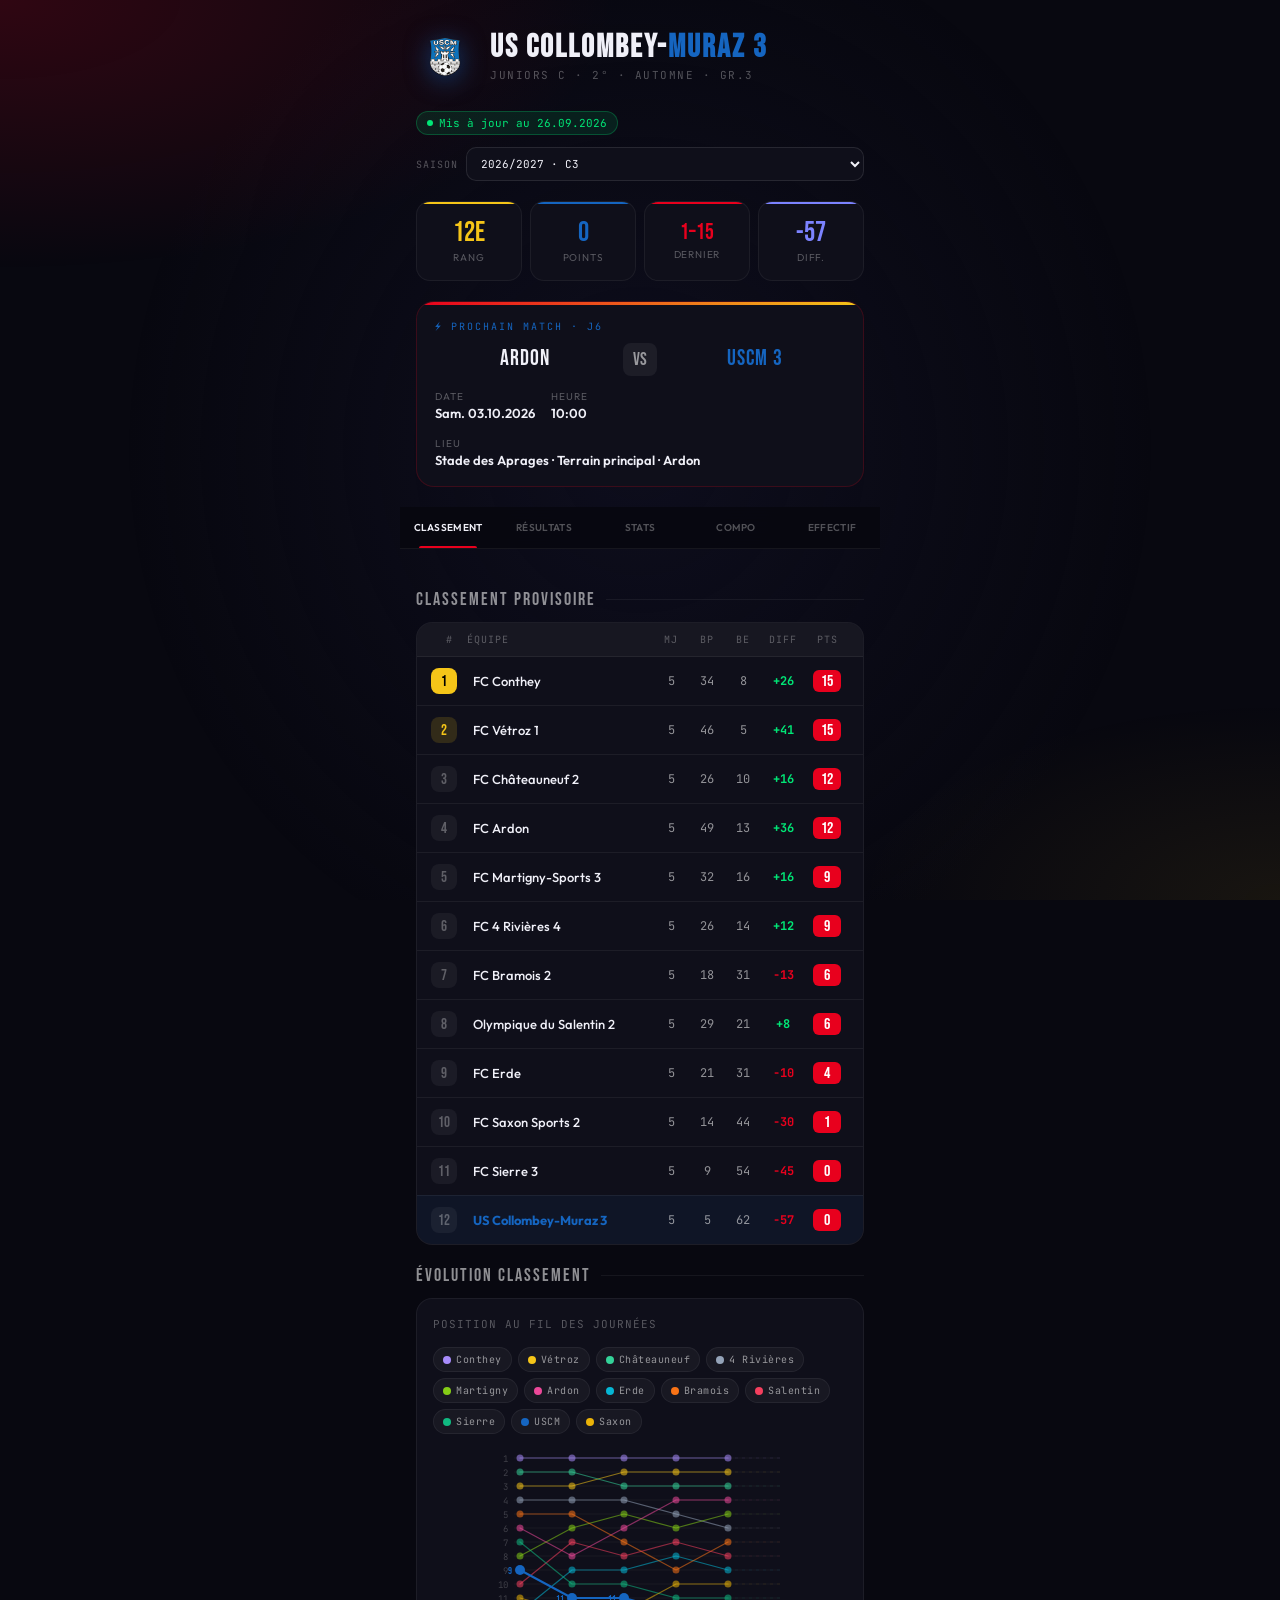
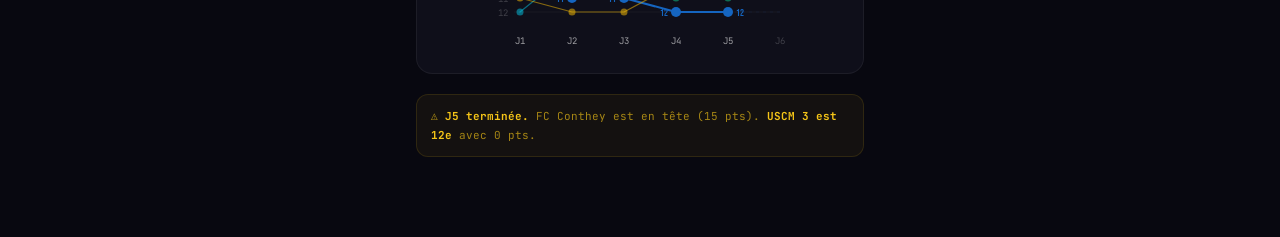
==== commit 7b0e9457: "data: update C3 through 26 September" ====
--- a/index.html
+++ b/index.html
@@ -1142,28 +1142,30 @@
 // ═══════════════════════════════════════════════════════
 const TEAMS = [
   {id:'con', name:'FC Conthey',                    color:'#a78bfa', uscm:false, fp:0.0},
-  {id:'vet', name:'FC Vétroz 1',                   color:'#F5C518', uscm:false, fp:0.3},
-  {id:'cha', name:'FC Châteauneuf 2',              color:'#34d399', uscm:false, fp:0.3},
-  {id:'riv', name:'FC 4 Rivières 4',               color:'#94a3b8', uscm:false, fp:0.3},
-  {id:'mar', name:'FC Martigny-Sports 3',          color:'#84cc16', uscm:false, fp:0.3},
-  {id:'ard', name:'FC Ardon',                      color:'#ec4899', uscm:false, fp:2.0},
-  {id:'erd', name:'FC Erde',                       color:'#06b6d4', uscm:false, fp:0.0},
-  {id:'bra', name:'FC Bramois 2',                  color:'#f97316', uscm:false, fp:0.3},
-  {id:'sal', name:'Olympique du Salentin 2',       color:'#f43f5e', uscm:false, fp:1.0},
+  {id:'vet', name:'FC Vétroz 1',                   color:'#F5C518', uscm:false, fp:0.2},
+  {id:'cha', name:'FC Châteauneuf 2',              color:'#34d399', uscm:false, fp:0.2},
+  {id:'riv', name:'FC 4 Rivières 4',               color:'#94a3b8', uscm:false, fp:0.2},
+  {id:'mar', name:'FC Martigny-Sports 3',          color:'#84cc16', uscm:false, fp:0.2},
+  {id:'ard', name:'FC Ardon',                      color:'#ec4899', uscm:false, fp:1.2},
+  {id:'erd', name:'FC Erde',                       color:'#06b6d4', uscm:false, fp:2.8},
+  {id:'bra', name:'FC Bramois 2',                  color:'#f97316', uscm:false, fp:0.2},
+  {id:'sal', name:'Olympique du Salentin 2',       color:'#f43f5e', uscm:false, fp:0.6},
   {id:'sie', name:'FC Sierre 3',                   color:'#10b981', uscm:false, fp:0.0},
-  {id:'uscm',name:'US Collombey-Muraz 3',          color:'#1565C0', uscm:true,  fp:0.3},
-  {id:'sax', name:'FC Saxon Sports 2',             color:'#eab308', uscm:false, fp:0.7},
+  {id:'uscm',name:'US Collombey-Muraz 3',          color:'#1565C0', uscm:true,  fp:0.2},
+  {id:'sax', name:'FC Saxon Sports 2',             color:'#eab308', uscm:false, fp:0.6},
 ];
 
 // [journée, domicile, extérieur, buts_dom, buts_ext]
 const RESULTS = [
-  {j:1, home:'uscm', away:'con', hg:0, ag:9, date:'29.08.2026'},
+  // J1
+  {j:1, home:'con', away:'uscm', hg:9, ag:0, date:'29.08.2026'},
   {j:1, home:'bra', away:'sal', hg:4, ag:3, date:'30.08.2026'},
   {j:1, home:'cha', away:'erd', hg:9, ag:1, date:'29.08.2026'},
   {j:1, home:'ard', away:'sax', hg:11, ag:1, date:'29.08.2026'},
   {j:1, home:'vet', away:'mar', hg:7, ag:1, date:'29.08.2026'},
   {j:1, home:'sie', away:'riv', hg:2, ag:4, date:'16.09.2026'},
 
+  // J2
   {j:2, home:'riv', away:'cha', hg:3, ag:4, date:'05.09.2026'},
   {j:2, home:'mar', away:'bra', hg:4, ag:2, date:'05.09.2026'},
   {j:2, home:'sal', away:'sie', hg:7, ag:6, date:'05.09.2026'},
@@ -1171,17 +1173,34 @@
   {j:2, home:'ard', away:'vet', hg:4, ag:5, date:'05.09.2026'},
   {j:2, home:'erd', away:'uscm', hg:13, ag:2, date:'05.09.2026'},
 
+  // J3
   {j:3, home:'cha', away:'sal', hg:5, ag:1, date:'12.09.2026'},
   {j:3, home:'sie', away:'mar', hg:1, ag:12, date:'12.09.2026'},
   {j:3, home:'uscm', away:'riv', hg:1, ag:10, date:'12.09.2026'},
   {j:3, home:'bra', away:'ard', hg:4, ag:8, date:'12.09.2026'},
   {j:3, home:'vet', away:'sax', hg:14, ag:0, date:'12.09.2026'},
   {j:3, home:'con', away:'erd', hg:7, ag:2, date:'12.09.2026'},
+
+  // J4
+  {j:4, home:'sal', away:'uscm', hg:15, ag:1, date:'19.09.2026'},
+  {j:4, home:'ard', away:'sie', hg:21, ag:0, date:'19.09.2026'},
+  {j:4, home:'sax', away:'erd', hg:4, ag:4, date:'19.09.2026'},
+  {j:4, home:'mar', away:'cha', hg:0, ag:5, date:'19.09.2026'},
+  {j:4, home:'riv', away:'con', hg:0, ag:6, date:'19.09.2026'},
+  {j:4, home:'vet', away:'bra', hg:10, ag:0, date:'19.09.2026'},
+
+  // J5
+  {j:5, home:'cha', away:'ard', hg:3, ag:5, date:'26.09.2026'},
+  {j:5, home:'uscm', away:'mar', hg:1, ag:15, date:'26.09.2026'},
+  {j:5, home:'bra', away:'sax', hg:8, ag:6, date:'26.09.2026'},
+  {j:5, home:'con', away:'sal', hg:5, ag:3, date:'26.09.2026'},
+  {j:5, home:'sie', away:'vet', hg:0, ag:10, date:'26.09.2026'},
+  {j:5, home:'erd', away:'riv', hg:1, ag:9, date:'26.09.2026'},
 ];
 
 // {j, home, away, date, time, venue, status: 'reporté'|'upcoming'}
 const FIXTURES = [
-  {j:4, home:'sal', away:'uscm', date:'19.09.2026', time:'14:00', venue:'Stade-Saint-Laurent · Vernayaz', status:'upcoming'},
+  {j:6, home:'ard', away:'uscm', date:'03.10.2026', time:'10:00', venue:'Stade des Aprages · Terrain principal · Ardon', status:'upcoming'},
 ];
 
 // [journée, joueur, passes décisives]
@@ -1194,7 +1213,8 @@
 
 // [journée, joueur, buts] — ajouter une ligne après chaque match
 const SCORERS = [
-  // À compléter au fil de la saison 2026/2027.
+  [4,'Afonso',1],
+  // Les autres buteurs individuels ne sont pas encore renseignés avec certitude.
 ];
 
 const PLAYER_COLORS = {
@@ -1839,7 +1859,13 @@
         </div>
       </div>`;
   }).join('') + `</div>`;
-  document.getElementById('buteurs-container').innerHTML = html;
+  const standings = computeStandings(LAST_J_PLAYED);
+  const uscm = standings.find(t => t.uscm);
+  const knownGoals = SCORERS.reduce((sum, s) => sum + s[2], 0);
+  const completeness = knownGoals < uscm.bp
+    ? `<div style="margin-top:10px;padding:9px 10px;border:1px solid rgba(245,197,24,.25);border-radius:8px;color:var(--muted);font-size:10px;font-family:'JetBrains Mono'">Données individuelles partielles · ${knownGoals}/${uscm.bp} buts attribués</div>`
+    : '';
+  document.getElementById('buteurs-container').innerHTML = html + completeness;
 }
 
 // ═══════════════════════════════════════════════════════
@@ -1957,6 +1983,10 @@
 }
 
 const LOGOS = {
+  riv: 'data:image/svg+xml,%3Csvg xmlns=%22http://www.w3.org/2000/svg%22 viewBox=%220 0 100 100%22%3E%3Ccircle cx=%2250%22 cy=%2250%22 r=%2246%22 fill=%22%231565C0%22 stroke=%22%23ffffff%22 stroke-width=%226%22/%3E%3Ctext x=%2250%22 y=%2258%22 text-anchor=%22middle%22 font-family=%22Arial%22 font-size=%2221%22 font-weight=%22700%22 fill=%22%23fff%22%3E4R%3C/text%3E%3C/svg%3E',
+
+  erd: 'data:image/svg+xml,%3Csvg xmlns=%22http://www.w3.org/2000/svg%22 viewBox=%220 0 100 100%22%3E%3Ccircle cx=%2250%22 cy=%2250%22 r=%2246%22 fill=%22%231f7a3d%22 stroke=%22%23f5c518%22 stroke-width=%228%22/%3E%3Ctext x=%2250%22 y=%2258%22 text-anchor=%22middle%22 font-family=%22Arial%22 font-size=%2224%22 font-weight=%22700%22 fill=%22%23fff%22%3EERDE%3C/text%3E%3C/svg%3E',
+
   uscm: '[data-uri]',
   sm: '[data-uri]',
   bag: '[data-uri]',
@@ -1976,28 +2006,28 @@
   {id:'rodney', firstName:'Rodney', lastName:'Oramas Henchoz', dob:'25.08.1999', country:'Venezuela', coach:true},
 
   {id:'alessandro', firstName:'Alessandro', lastName:'Genito', dob:'2014', country:'—', posMain:'Gardien', posSec:'—'},
-  {id:'vasco', firstName:'Vasco', lastName:'Da Cunha', dob:'2014', country:'—', posMain:'Gardien', posSec:'—'},
-
-  {id:'ismet', firstName:'Ismet', lastName:'Ardijaj', dob:'2013', country:'—', posMain:'Défenseur', posSec:'Milieu défensif'},
-  {id:'arthur', firstName:'Arthur', lastName:'Roux', dob:'2013', country:'—', posMain:'Défenseur', posSec:'—'},
-  {id:'cory', firstName:'Cory', lastName:'Porchet', dob:'2014', country:'—', posMain:'Défenseur', posSec:'—'},
-  {id:'etann', firstName:'Etann', lastName:'Hoti', dob:'2014', country:'—', posMain:'Défenseur', posSec:'—'},
-
-  {id:'ivan', firstName:'Ivan', lastName:'Branco Rocha', dob:'2012', country:'—', posMain:'Milieu défensif', posSec:'—'},
-  {id:'marco', firstName:'Marco', lastName:'Sofia', dob:'2013', country:'—', posMain:'Milieu défensif', posSec:'—'},
+  {id:'vasco', firstName:'Vasco', lastName:'Da Cunha', dob:'2014', country:'—', posMain:'Gardien', posSec:'Attaquant de pointe'},
+
+  {id:'ismet', firstName:'Ismet', lastName:'Ardijaj', dob:'2013', country:'—', posMain:'Défenseur', posSec:'Défenseur central'},
+  {id:'arthur', firstName:'Arthur', lastName:'Roux', dob:'2013', country:'—', posMain:'Défenseur', posSec:'Défenseur central'},
+  {id:'cory', firstName:'Cory', lastName:'Porchet', dob:'2014', country:'—', posMain:'Défenseur', posSec:'Défenseur central'},
+  {id:'etann', firstName:'Etann', lastName:'Hoti', dob:'2014', country:'—', posMain:'Défenseur', posSec:'Latéral'},
+  {id:'enzo', firstName:'Enzo', lastName:'', dob:'2013', country:'—', posMain:'Défenseur', posSec:'Défenseur droit', number:'15'},
+
+  {id:'ivan', firstName:'Ivan', lastName:'Branco Rocha', dob:'2012', country:'—', posMain:'Milieu défensif', posSec:'Milieu central'},
+  {id:'marco', firstName:'Marco', lastName:'Sofia', dob:'2013', country:'—', posMain:'Milieu défensif', posSec:'Milieu central'},
   {id:'teo', firstName:'Téo', lastName:'Dabiqaj', dob:'2013', country:'—', posMain:'Milieu défensif', posSec:'Défenseur gauche'},
 
   {id:'david', firstName:'David', lastName:'Santos Cardoso', dob:'2012', country:'—', posMain:'Milieu offensif', posSec:'—'},
-  {id:'leandro', firstName:'Leandro', lastName:'Ventura Dos Santos', dob:'2013', country:'Portugal', posMain:'Milieu offensif', posSec:'Attaquant droit'},
-  {id:'enzo', firstName:'Enzo', lastName:'', dob:'—', country:'—', posMain:'Milieu offensif', posSec:'Défenseur droit'},
-
-  {id:'alexis', firstName:'Alexis', lastName:'Béboux', dob:'2013', country:'—', posMain:'Attaquant gauche', posSec:'—'},
+  {id:'leandro', firstName:'Leandro', lastName:'Ventura Dos Santos', dob:'2013', country:'Portugal', posMain:'Milieu offensif', posSec:'Ailier'},
+
+  {id:'alexis', firstName:'Alexis', lastName:'Béboux', dob:'2013', country:'—', posMain:'Attaquant gauche', posSec:'Ailier'},
   {id:'vascoribas', firstName:'Vasco Ribas', lastName:'Dos Santos', dob:'2014', country:'—', posMain:'Attaquant gauche', posSec:'—'},
-  {id:'jonathan', firstName:'Jonathan', lastName:'Martins Guedes', dob:'2013', country:'—', posMain:'Attaquant droit', posSec:'Milieu défensif'},
+  {id:'jonathan', firstName:'Jonathan', lastName:'Martins Guedes', dob:'2013', country:'—', posMain:'Attaquant droit', posSec:'Milieu'},
   {id:'francesco', firstName:'Francesco', lastName:'Koueviya', dob:'—', country:'—', posMain:'Attaquant droit', posSec:'Milieu offensif'},
   {id:'afonso', firstName:'Afonso', lastName:'Sousa Oliveira', dob:'—', country:'—', posMain:'Attaquant de pointe', posSec:'—'},
   {id:'kaua', firstName:'Kaua', lastName:'Paollo Lopes', dob:'—', country:'—', posMain:'Attaquant de pointe', posSec:'—'},
-  {id:'loris', firstName:'Loris', lastName:'Ramosaj', dob:'11.12.2014', country:'—', posMain:'Attaquant de pointe', posSec:'—'},
+  {id:'loris', firstName:'Loris', lastName:'Ramosaj', dob:'11.12.2014', country:'—', posMain:'Attaquant de pointe', posSec:'—', number:'66'},
 ];
 
 const playerByFirstName = (n) => ROSTER.find(p => p.firstName === n);
@@ -2006,6 +2036,19 @@
   2: {
     label:'COMPOSITION', home:'erd', away:'uscm',
     date:'05.09.2026 · 15:30 · Stade du Baudet, Erde', formation:'4-2-3-1',
+    players:[
+      {pos:'BU',name:'Kaua'},
+      {pos:'MG',name:'Alexis'},{pos:'MC',name:'Leandro'},{pos:'MD',name:'Francesco'},
+      {pos:'MCG',name:'Téo'},{pos:'MCD',name:'Jonathan'},
+      {pos:'DG',name:'Etann'},{pos:'DC',name:'Ismet'},{pos:'DC',name:'Arthur'},{pos:'DD',name:'Enzo'},
+      {pos:'G',name:'Vasco'}
+    ],
+    subs:[],
+    captain:'Francesco'
+  },
+  3: {
+    label:'COMPOSITION', home:'uscm', away:'riv',
+    date:'12.09.2026 · 13:30 · Stade des Plavaux, Muraz', formation:'4-2-3-1',
     players:[
       {pos:'BU',name:'Afonso'},
       {pos:'MG',name:'Alexis'},{pos:'MC',name:'Francesco'},{pos:'MD',name:'Leandro'},
